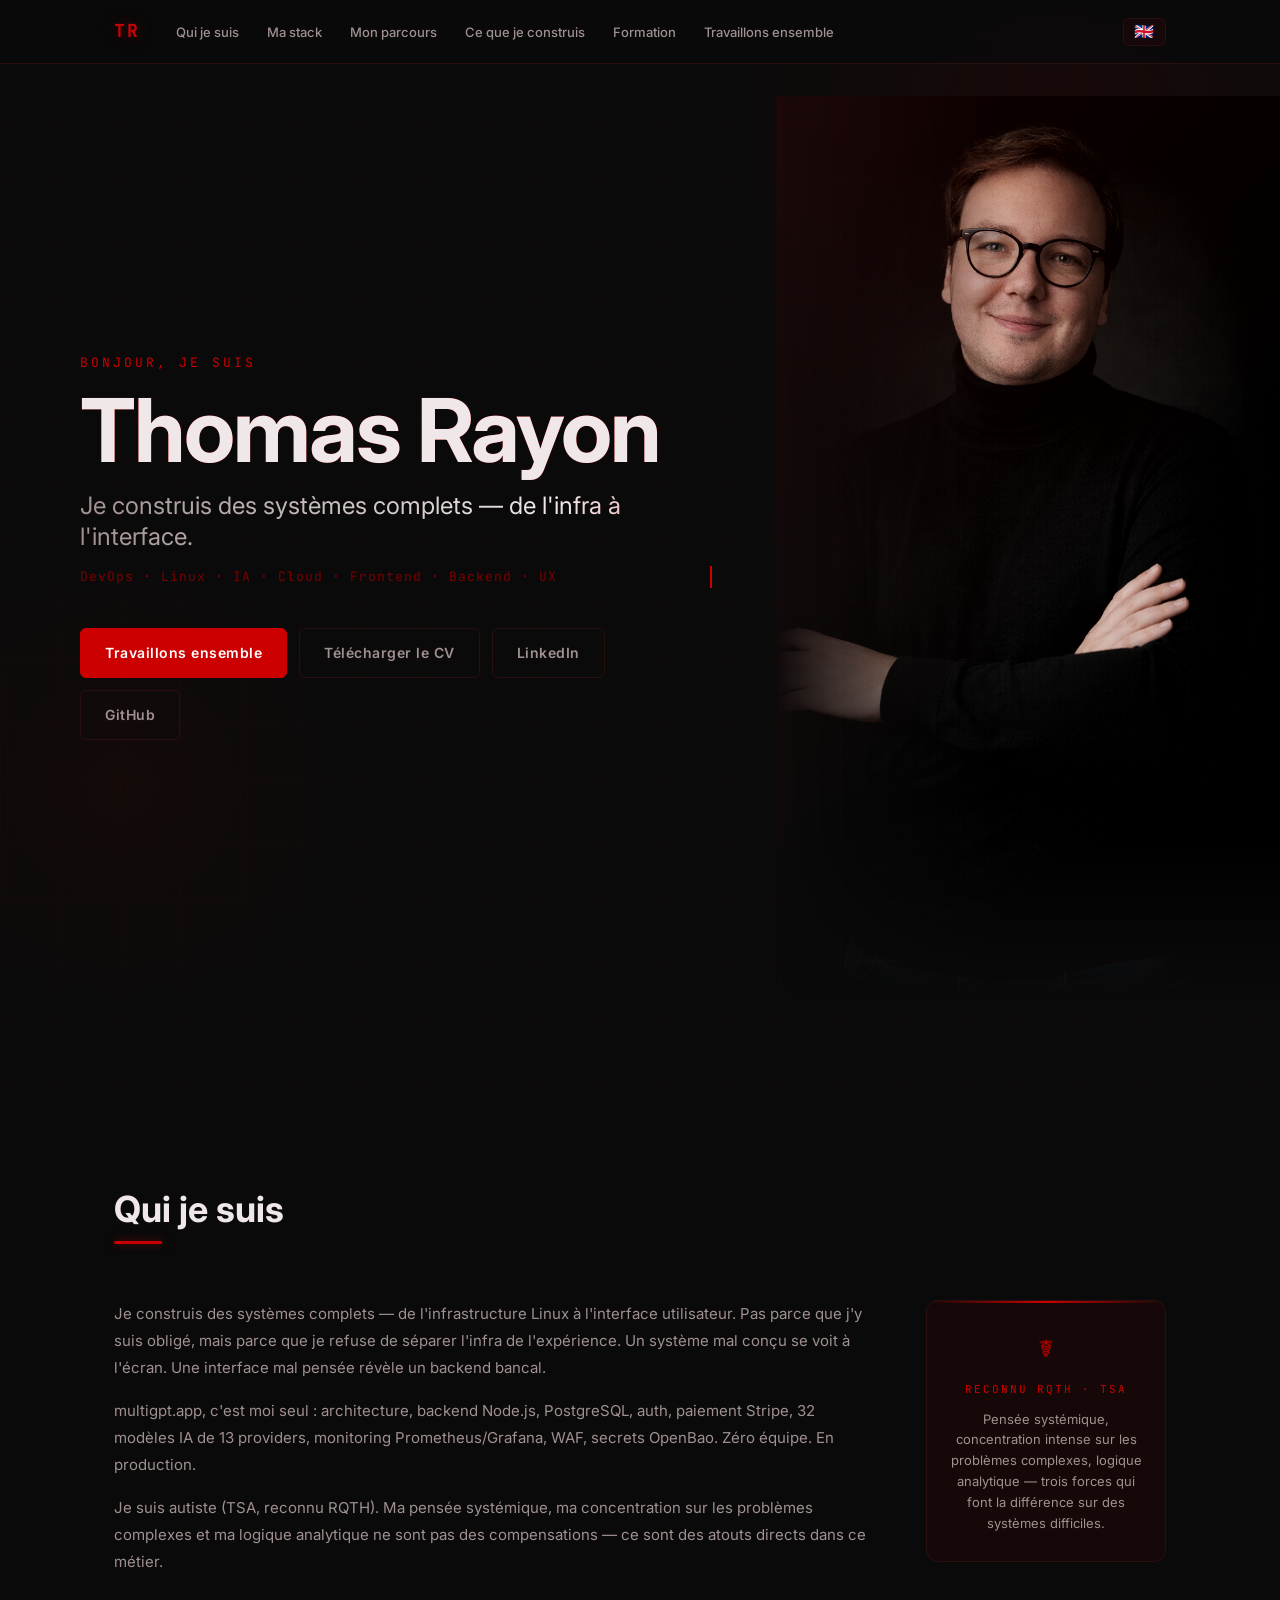
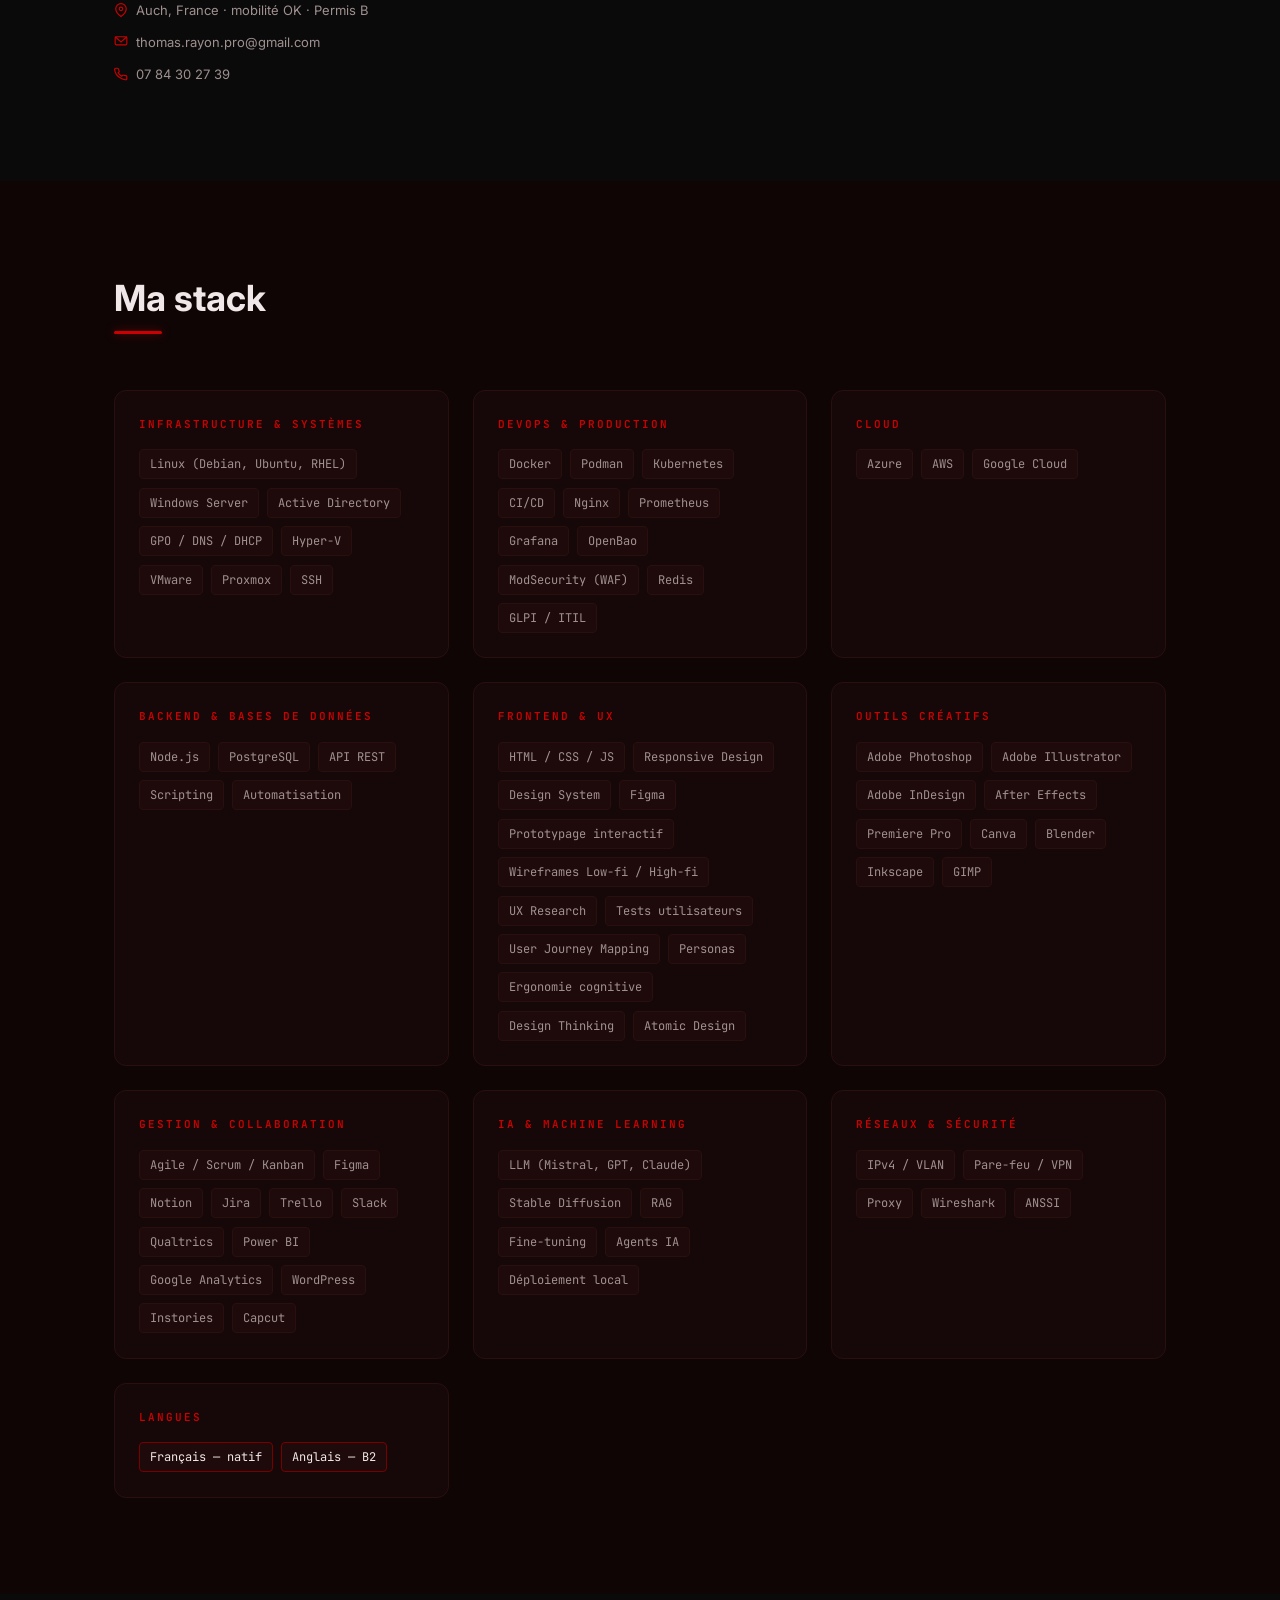
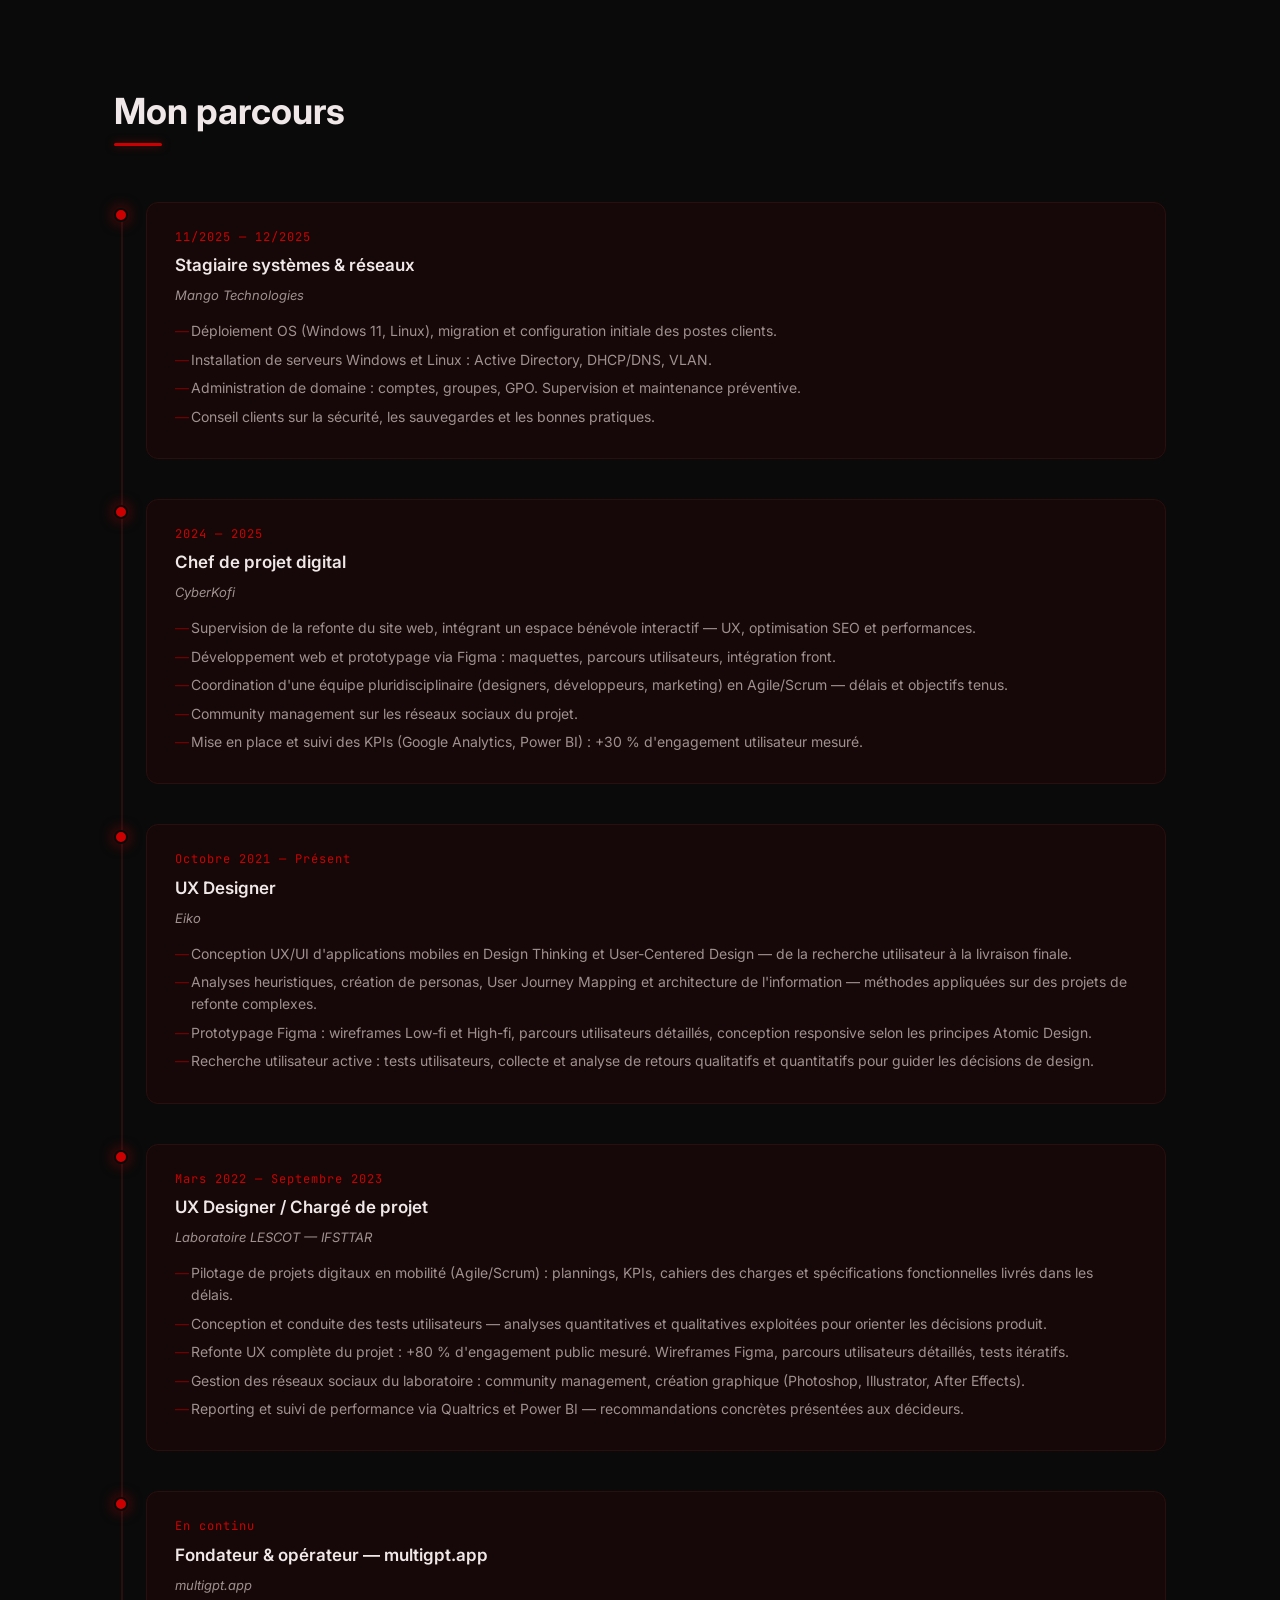
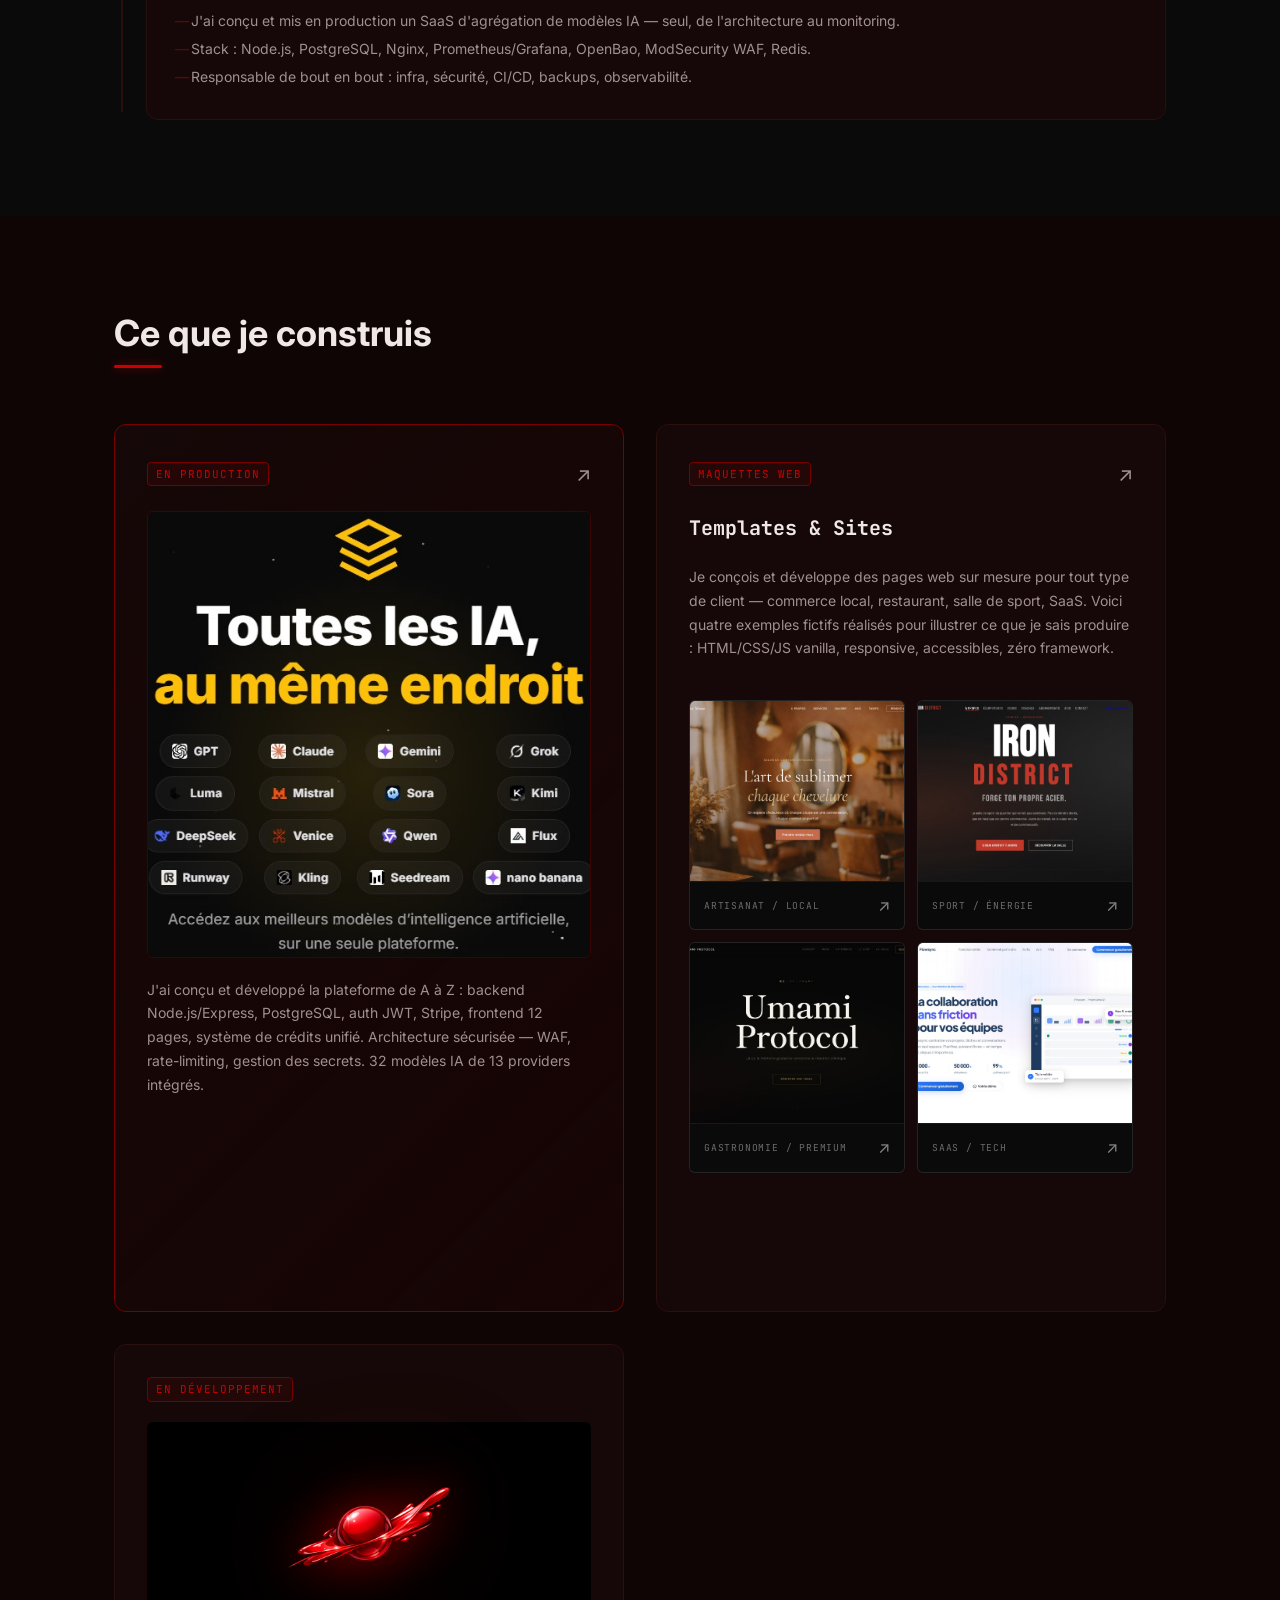
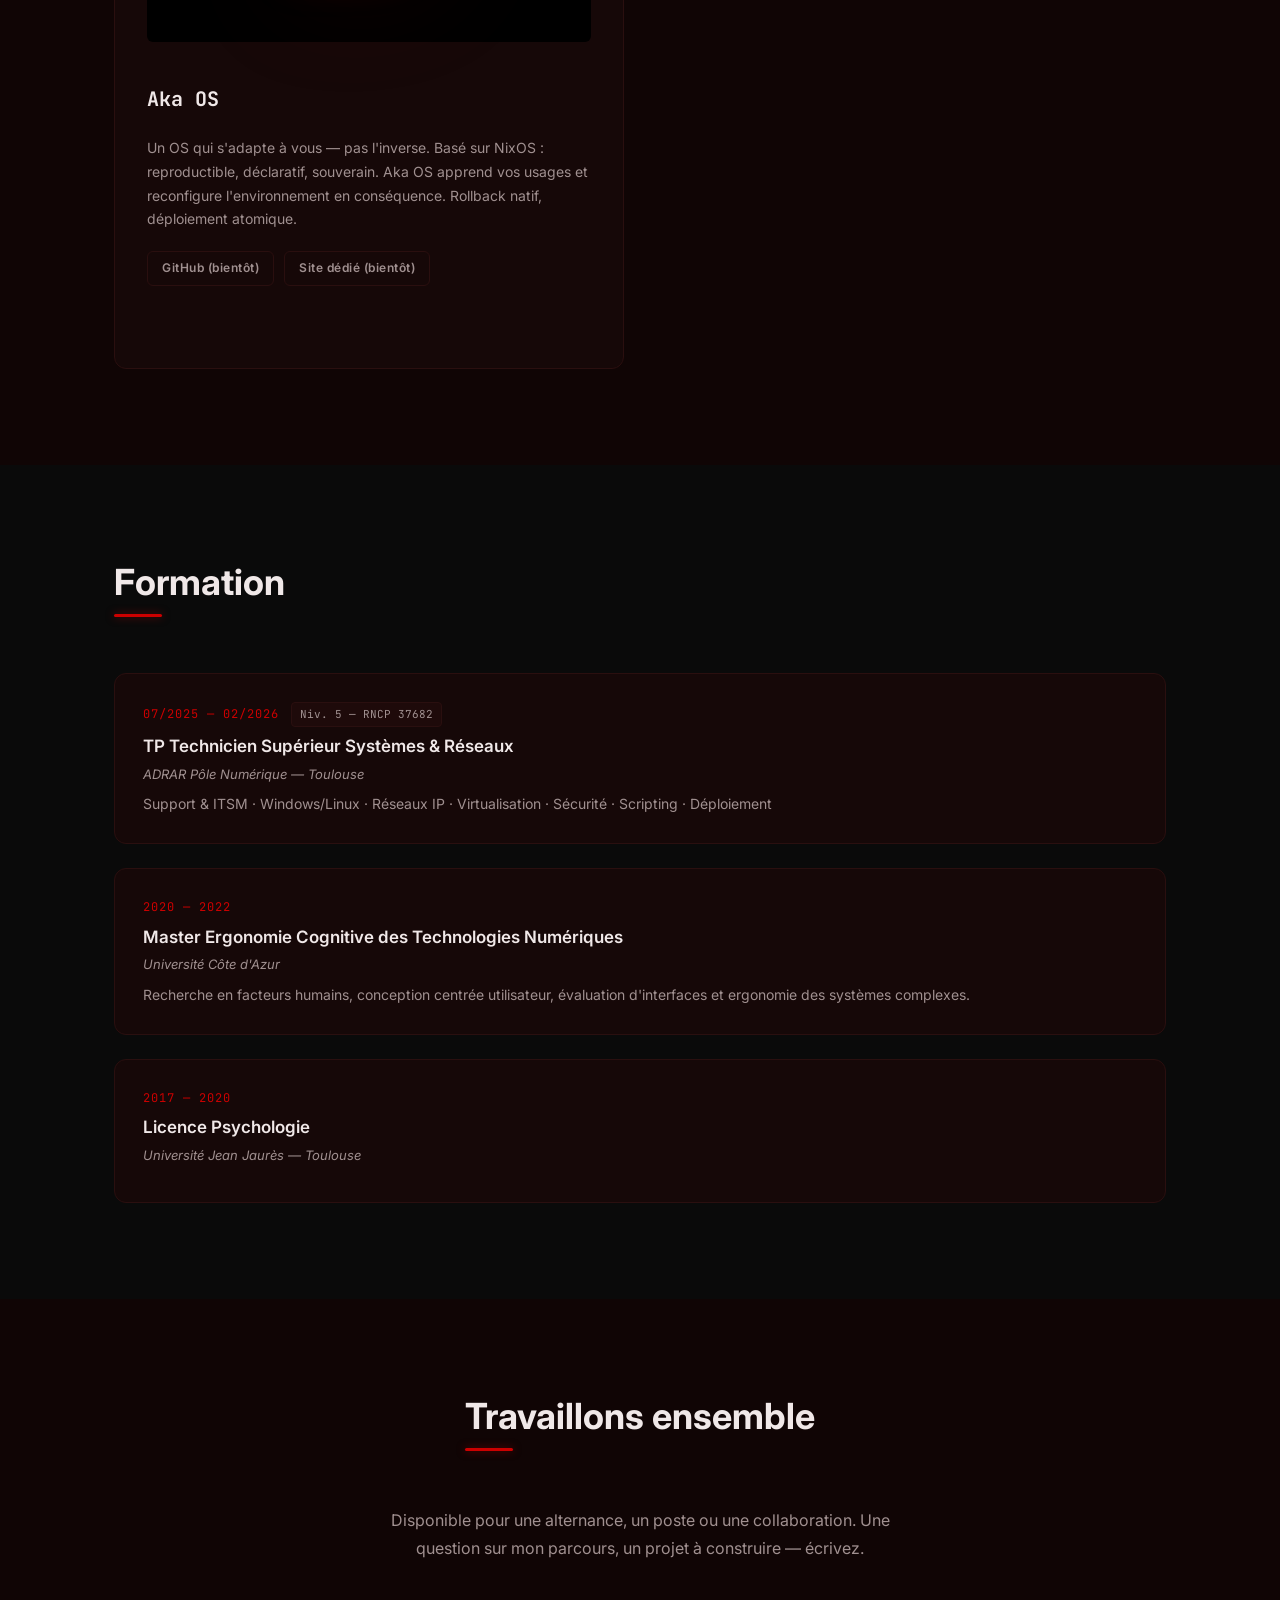
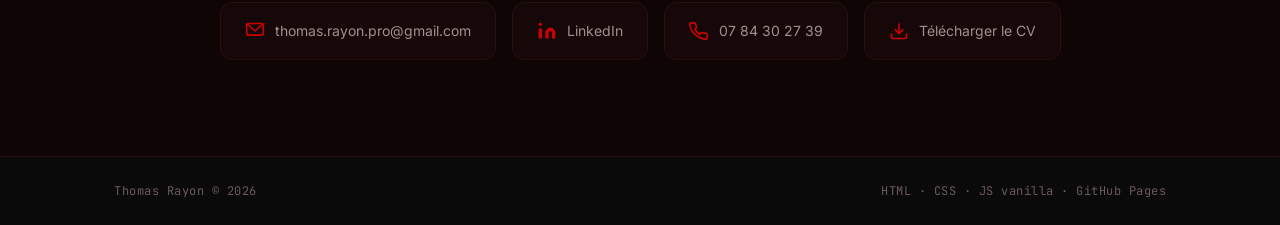
==== index.html @ cf0593cf "Initial portfolio" ====
<!DOCTYPE html>
<html lang="fr">
<head>
  <meta charset="UTF-8" />
  <meta name="viewport" content="width=device-width, initial-scale=1.0" />

  <!-- SEO -->
  <title>Thomas Rayon — Ingénieur Full-Stack, DevOps & IA</title>
  <meta name="description" content="Thomas Rayon — je construis des systèmes complets, de l'infra Linux à l'interface. DevOps, IA, UX, backend. Créateur de multigpt.app." />
  <meta name="author" content="Thomas Rayon" />
  <meta name="robots" content="index, follow" />
  <meta name="theme-color" content="#cc0000" />
  <link rel="canonical" href="https://thomas-rayon.dev/" />

  <!-- Open Graph -->
  <meta property="og:type" content="profile" />
  <meta property="og:title" content="Thomas Rayon — Ingénieur Full-Stack, DevOps & IA" />
  <meta property="og:description" content="Je construis des systèmes complets, de l'infra Linux à l'interface. DevOps, IA, UX, backend. Créateur de multigpt.app." />
  <meta property="og:url" content="https://thomas-rayon.dev/" />
  <meta property="og:image" content="https://thomas-rayon.dev/assets/og-image.jpg" />
  <meta property="og:image:width" content="1200" />
  <meta property="og:image:height" content="630" />
  <meta property="og:locale" content="fr_FR" />
  <meta property="og:locale:alternate" content="en_US" />
  <meta property="profile:first_name" content="Thomas" />
  <meta property="profile:last_name" content="Rayon" />

  <!-- Twitter Cards -->
  <meta name="twitter:card" content="summary_large_image" />
  <meta name="twitter:title" content="Thomas Rayon — Ingénieur Full-Stack, DevOps & IA" />
  <meta name="twitter:description" content="Je construis des systèmes complets, de l'infra Linux à l'interface. DevOps, IA, UX, backend." />
  <meta name="twitter:image" content="https://thomas-rayon.dev/assets/og-image.jpg" />

  <!-- Structured Data — Person -->
  <script type="application/ld+json">
  {
    "@context": "https://schema.org",
    "@type": "Person",
    "name": "Thomas Rayon",
    "url": "https://thomas-rayon.dev",
    "image": "https://thomas-rayon.dev/assets/photos.jpg",
    "jobTitle": "Ingénieur Full-Stack & IA",
    "description": "Ingénieur généraliste spécialisé DevOps, IA et systèmes Linux. Créateur de multigpt.app.",
    "email": "thomas.rayon.pro@gmail.com",
    "telephone": "+33784302739",
    "address": {
      "@type": "PostalAddress",
      "addressLocality": "Auch",
      "addressCountry": "FR"
    },
    "sameAs": [
      "https://www.linkedin.com/in/thomas-rayon-6a90001b5/",
      "https://github.com/ThmsRyn",
      "https://multigpt.app"
    ],
    "knowsAbout": [
      "DevOps", "Linux", "NixOS", "Docker", "Kubernetes",
      "Intelligence Artificielle", "LLM", "RAG", "Node.js",
      "PostgreSQL", "UX Design", "Ergonomie cognitive"
    ],
    "alumniOf": [
      {
        "@type": "CollegeOrUniversity",
        "name": "Université Côte d'Azur"
      }
    ]
  }
  </script>

  <!-- Preload photo hero pour LCP -->
  <link rel="preload" as="image" href="assets/photos.jpg" />

  <link rel="stylesheet" href="css/style.css" />
  <link rel="preconnect" href="https://fonts.googleapis.com" />
  <link rel="preconnect" href="https://fonts.gstatic.com" crossorigin />
  <link href="https://fonts.googleapis.com/css2?family=Inter:wght@400;500;600;700&family=JetBrains+Mono:wght@400;500&display=swap" rel="stylesheet" />
</head>
<body>

  <!-- NAV -->
  <nav id="navbar" role="navigation" aria-label="Navigation principale">
    <div class="nav-inner">
      <span class="nav-logo" aria-hidden="true">TR</span>
      <ul class="nav-links" role="list">
        <li><a href="#about"    data-fr="Qui je suis"    data-en="About">Qui je suis</a></li>
        <li><a href="#skills"   data-fr="Ma stack"       data-en="My stack">Ma stack</a></li>
        <li><a href="#xp"       data-fr="Mon parcours"   data-en="Journey">Mon parcours</a></li>
        <li><a href="#projects" data-fr="Ce que je construis" data-en="Projects">Ce que je construis</a></li>
        <li><a href="#edu"      data-fr="Formation"      data-en="Education">Formation</a></li>
        <li><a href="#contact"  data-fr="Travaillons ensemble" data-en="Let's talk">Travaillons ensemble</a></li>
      </ul>
      <div class="nav-actions">
        <button id="lang-toggle" aria-label="Passer en anglais">
          <span class="lang-flag" aria-hidden="true">🇬🇧</span>
        </button>
        <button class="nav-burger" id="burger" aria-label="Ouvrir le menu" aria-expanded="false" aria-controls="nav-link-list">&#9776;</button>
      </div>
    </div>
  </nav>

  <!-- HERO -->
  <section id="hero" aria-label="Introduction">
    <div class="hero-content">
      <div class="hero-left">
        <p class="hero-pre mono" data-fr="Bonjour, je suis" data-en="Hello, I'm">Bonjour, je suis</p>
        <h1 data-text="Thomas Rayon">Thomas Rayon</h1>
        <h2 data-fr="Je construis des systèmes complets — de l'infra à l'interface." data-en="I build complete systems — from infrastructure to interface.">Je construis des systèmes complets — de l'infra à l'interface.</h2>
        <p class="hero-sub mono" data-fr="DevOps · Linux · IA · Cloud · Frontend · Backend · UX" data-en="DevOps · Linux · AI · Cloud · Frontend · Backend · UX">DevOps · Linux · IA · Cloud · Frontend · Backend · UX</p>
        <div class="hero-cta">
          <a href="#contact" class="btn btn-primary" data-fr="Travaillons ensemble" data-en="Let's work together">Travaillons ensemble</a>
          <a href="CV Thomas RAYON.pdf" download class="btn btn-outline" data-fr="Télécharger le CV" data-en="Download Resume">Télécharger le CV</a>
          <a href="https://www.linkedin.com/in/thomas-rayon-6a90001b5/" target="_blank" rel="noopener" class="btn btn-outline">LinkedIn</a>
          <a href="https://github.com/ThmsRyn" target="_blank" rel="noopener" class="btn btn-outline">GitHub</a>
        </div>
      </div>
      <div class="hero-right" aria-hidden="true">
        <img src="assets/photos.jpg" alt="" class="hero-photo" width="800" height="1067" />
      </div>
    </div>
  </section>

  <!-- ABOUT -->
  <section id="about">
    <div class="container">
      <h2 class="section-title fade-in" data-fr="Qui je suis" data-en="About">Qui je suis</h2>
      <div class="about-grid fade-in">
        <div class="about-text">
          <p data-fr="Je construis des systèmes complets — de l'infrastructure Linux à l'interface utilisateur. Pas parce que j'y suis obligé, mais parce que je refuse de séparer l'infra de l'expérience. Un système mal conçu se voit à l'écran. Une interface mal pensée révèle un backend bancal." data-en="I build complete systems — from Linux infrastructure to user interface. Not because I have to, but because I refuse to separate infra from experience. A poorly designed system shows on screen. A poorly thought-out interface reveals a shaky backend.">
            Je construis des systèmes complets — de l'infrastructure Linux à l'interface utilisateur. Pas parce que j'y suis obligé, mais parce que je refuse de séparer l'infra de l'expérience. Un système mal conçu se voit à l'écran. Une interface mal pensée révèle un backend bancal.
          </p>
          <p data-fr="multigpt.app, c'est moi seul : architecture, backend Node.js, PostgreSQL, auth, paiement Stripe, 32 modèles IA de 13 providers, monitoring Prometheus/Grafana, WAF, secrets OpenBao. Zéro équipe. En production." data-en="multigpt.app is me alone: architecture, Node.js backend, PostgreSQL, auth, Stripe payments, 32 AI models from 13 providers, Prometheus/Grafana monitoring, WAF, OpenBao secrets. Zero team. In production.">
            multigpt.app, c'est moi seul : architecture, backend Node.js, PostgreSQL, auth, paiement Stripe, 32 modèles IA de 13 providers, monitoring Prometheus/Grafana, WAF, secrets OpenBao. Zéro équipe. En production.
          </p>
          <p data-fr="Je suis autiste (TSA, reconnu RQTH). Ma pensée systémique, ma concentration sur les problèmes complexes et ma logique analytique ne sont pas des compensations — ce sont des atouts directs dans ce métier." data-en="I'm autistic (ASD, RQTH recognized). My systemic thinking, sustained focus on complex problems, and analytical logic aren't compensations — they're direct assets in this field.">
            Je suis autiste (TSA, reconnu RQTH). Ma pensée systémique, ma concentration sur les problèmes complexes et ma logique analytique ne sont pas des compensations — ce sont des atouts directs dans ce métier.
          </p>
          <div class="about-meta">
            <span class="meta-item">
              <svg width="14" height="14" viewBox="0 0 24 24" fill="none" stroke="currentColor" stroke-width="2" aria-hidden="true"><path d="M21 10c0 7-9 13-9 13s-9-6-9-13a9 9 0 0 1 18 0z"/><circle cx="12" cy="10" r="3"/></svg>
              <span data-fr="Auch, France · mobilité OK · Permis B" data-en="Auch, France · open to relocation · Driver's license">Auch, France · mobilité OK · Permis B</span>
            </span>
            <span class="meta-item">
              <svg width="14" height="14" viewBox="0 0 24 24" fill="none" stroke="currentColor" stroke-width="2" aria-hidden="true"><rect x="2" y="3" width="20" height="14" rx="2"/><path d="m22 3-10 9L2 3"/></svg>
              <a href="mailto:thomas.rayon.pro@gmail.com">thomas.rayon.pro@gmail.com</a>
            </span>
            <span class="meta-item">
              <svg width="14" height="14" viewBox="0 0 24 24" fill="none" stroke="currentColor" stroke-width="2" aria-hidden="true"><path d="M22 16.92v3a2 2 0 0 1-2.18 2 19.79 19.79 0 0 1-8.63-3.07A19.5 19.5 0 0 1 4.11 13a19.79 19.79 0 0 1-3.07-8.67A2 2 0 0 1 3 2.18h3a2 2 0 0 1 2 1.72c.127.96.361 1.903.7 2.81a2 2 0 0 1-.45 2.11L7.09 9.91a16 16 0 0 0 6 6l1.27-1.27a2 2 0 0 1 2.11-.45c.907.339 1.85.573 2.81.7A2 2 0 0 1 22 16.92z"/></svg>
              <a href="tel:+33784302739">07 84 30 27 39</a>
            </span>
          </div>
        </div>
        <div class="rqth-card fade-in">
          <div class="rqth-icon" aria-hidden="true">&#9764;</div>
          <p class="rqth-label mono" data-fr="Reconnu RQTH · TSA" data-en="RQTH recognized · ASD">Reconnu RQTH · TSA</p>
          <p class="rqth-desc" data-fr="Pensée systémique, concentration intense sur les problèmes complexes, logique analytique — trois forces qui font la différence sur des systèmes difficiles." data-en="Systemic thinking, intense focus on complex problems, analytical logic — three strengths that matter on hard systems.">
            Pensée systémique, concentration intense sur les problèmes complexes, logique analytique — trois forces qui font la différence sur des systèmes difficiles.
          </p>
        </div>
      </div>
    </div>
  </section>

  <!-- SKILLS -->
  <section id="skills" class="alt-bg">
    <div class="container">
      <h2 class="section-title fade-in" data-fr="Ma stack" data-en="My stack">Ma stack</h2>
      <div class="skills-grid">

        <div class="skill-group fade-in">
          <h3 class="skill-group-title" data-fr="Infrastructure &amp; Systèmes" data-en="Infrastructure &amp; Systems">Infrastructure &amp; Systèmes</h3>
          <div class="tags">
            <span class="tag">Linux (Debian, Ubuntu, RHEL)</span>
            <span class="tag">Windows Server</span>
            <span class="tag">Active Directory</span>
            <span class="tag">GPO / DNS / DHCP</span>
            <span class="tag">Hyper-V</span>
            <span class="tag">VMware</span>
            <span class="tag">Proxmox</span>
            <span class="tag">SSH</span>
          </div>
        </div>

        <div class="skill-group fade-in">
          <h3 class="skill-group-title" data-fr="DevOps &amp; Production" data-en="DevOps &amp; Production">DevOps &amp; Production</h3>
          <div class="tags">
            <span class="tag">Docker</span>
            <span class="tag">Podman</span>
            <span class="tag">Kubernetes</span>
            <span class="tag">CI/CD</span>
            <span class="tag">Nginx</span>
            <span class="tag">Prometheus</span>
            <span class="tag">Grafana</span>
            <span class="tag">OpenBao</span>
            <span class="tag">ModSecurity (WAF)</span>
            <span class="tag">Redis</span>
            <span class="tag">GLPI / ITIL</span>
          </div>
        </div>

        <div class="skill-group fade-in">
          <h3 class="skill-group-title" data-fr="Cloud" data-en="Cloud">Cloud</h3>
          <div class="tags">
            <span class="tag">Azure</span>
            <span class="tag">AWS</span>
            <span class="tag">Google Cloud</span>
          </div>
        </div>

        <div class="skill-group fade-in">
          <h3 class="skill-group-title" data-fr="Backend &amp; Bases de données" data-en="Backend &amp; Databases">Backend &amp; Bases de données</h3>
          <div class="tags">
            <span class="tag">Node.js</span>
            <span class="tag">PostgreSQL</span>
            <span class="tag">API REST</span>
            <span class="tag">Scripting</span>
            <span class="tag">Automatisation</span>
          </div>
        </div>

        <div class="skill-group fade-in">
          <h3 class="skill-group-title" data-fr="Frontend &amp; UX" data-en="Frontend &amp; UX">Frontend &amp; UX</h3>
          <div class="tags">
            <span class="tag">HTML / CSS / JS</span>
            <span class="tag">Responsive Design</span>
            <span class="tag">Design System</span>
            <span class="tag">Figma</span>
            <span class="tag">Prototypage interactif</span>
            <span class="tag">Wireframes Low-fi / High-fi</span>
            <span class="tag">UX Research</span>
            <span class="tag">Tests utilisateurs</span>
            <span class="tag">User Journey Mapping</span>
            <span class="tag">Personas</span>
            <span class="tag">Ergonomie cognitive</span>
            <span class="tag">Design Thinking</span>
            <span class="tag">Atomic Design</span>
          </div>
        </div>

        <div class="skill-group fade-in">
          <h3 class="skill-group-title" data-fr="Outils créatifs" data-en="Creative tools">Outils créatifs</h3>
          <div class="tags">
            <span class="tag">Adobe Photoshop</span>
            <span class="tag">Adobe Illustrator</span>
            <span class="tag">Adobe InDesign</span>
            <span class="tag">After Effects</span>
            <span class="tag">Premiere Pro</span>
            <span class="tag">Canva</span>
            <span class="tag">Blender</span>
            <span class="tag">Inkscape</span>
            <span class="tag">GIMP</span>
          </div>
        </div>

        <div class="skill-group fade-in">
          <h3 class="skill-group-title" data-fr="Gestion &amp; Collaboration" data-en="Management &amp; Collaboration">Gestion &amp; Collaboration</h3>
          <div class="tags">
            <span class="tag">Agile / Scrum / Kanban</span>
            <span class="tag">Figma</span>
            <span class="tag">Notion</span>
            <span class="tag">Jira</span>
            <span class="tag">Trello</span>
            <span class="tag">Slack</span>
            <span class="tag">Qualtrics</span>
            <span class="tag">Power BI</span>
            <span class="tag">Google Analytics</span>
            <span class="tag">WordPress</span>
            <span class="tag">Instories</span>
            <span class="tag">Capcut</span>
          </div>
        </div>

        <div class="skill-group fade-in">
          <h3 class="skill-group-title" data-fr="IA &amp; Machine Learning" data-en="AI &amp; Machine Learning">IA &amp; Machine Learning</h3>
          <div class="tags">
            <span class="tag">LLM (Mistral, GPT, Claude)</span>
            <span class="tag">Stable Diffusion</span>
            <span class="tag">RAG</span>
            <span class="tag">Fine-tuning</span>
            <span class="tag">Agents IA</span>
            <span class="tag">Déploiement local</span>
          </div>
        </div>

        <div class="skill-group fade-in">
          <h3 class="skill-group-title" data-fr="Réseaux &amp; Sécurité" data-en="Networks &amp; Security">Réseaux &amp; Sécurité</h3>
          <div class="tags">
            <span class="tag">IPv4 / VLAN</span>
            <span class="tag">Pare-feu / VPN</span>
            <span class="tag">Proxy</span>
            <span class="tag">Wireshark</span>
            <span class="tag">ANSSI</span>
          </div>
        </div>

        <div class="skill-group fade-in">
          <h3 class="skill-group-title" data-fr="Langues" data-en="Languages">Langues</h3>
          <div class="tags">
            <span class="tag tag-lang">Français — natif</span>
            <span class="tag tag-lang">Anglais — B2</span>
          </div>
        </div>

      </div>
    </div>
  </section>

  <!-- EXPERIENCE -->
  <section id="xp">
    <div class="container">
      <h2 class="section-title fade-in" data-fr="Mon parcours" data-en="Journey">Mon parcours</h2>
      <div class="timeline">

        <div class="tl-item fade-in-left">
          <div class="tl-dot"></div>
          <div class="tl-content">
            <span class="tl-date mono">11/2025 — 12/2025</span>
            <h3 class="tl-title" data-fr="Stagiaire systèmes &amp; réseaux" data-en="Systems &amp; Networks Intern">Stagiaire systèmes &amp; réseaux</h3>
            <span class="tl-company">Mango Technologies</span>
            <ul class="tl-list">
              <li data-fr="Déploiement OS (Windows 11, Linux), migration et configuration initiale des postes clients." data-en="OS deployment (Windows 11, Linux), migration and initial client machine configuration.">Déploiement OS (Windows 11, Linux), migration et configuration initiale des postes clients.</li>
              <li data-fr="Installation de serveurs Windows et Linux : Active Directory, DHCP/DNS, VLAN." data-en="Windows and Linux server installation: Active Directory, DHCP/DNS, VLAN.">Installation de serveurs Windows et Linux : Active Directory, DHCP/DNS, VLAN.</li>
              <li data-fr="Administration de domaine : comptes, groupes, GPO. Supervision et maintenance préventive." data-en="Domain administration: accounts, groups, GPO. Supervision and preventive maintenance.">Administration de domaine : comptes, groupes, GPO. Supervision et maintenance préventive.</li>
              <li data-fr="Conseil clients sur la sécurité, les sauvegardes et les bonnes pratiques." data-en="Client advisory on security, backups, and best practices.">Conseil clients sur la sécurité, les sauvegardes et les bonnes pratiques.</li>
            </ul>
          </div>
        </div>

        <div class="tl-item fade-in-left">
          <div class="tl-dot"></div>
          <div class="tl-content">
            <span class="tl-date mono">2024 — 2025</span>
            <h3 class="tl-title" data-fr="Chef de projet digital" data-en="Digital Project Manager">Chef de projet digital</h3>
            <span class="tl-company">CyberKofi</span>
            <ul class="tl-list">
              <li data-fr="Supervision de la refonte du site web, intégrant un espace bénévole interactif — UX, optimisation SEO et performances." data-en="Oversaw website redesign including an interactive volunteer space — UX, SEO optimisation and performance.">Supervision de la refonte du site web, intégrant un espace bénévole interactif — UX, optimisation SEO et performances.</li>
              <li data-fr="Développement web et prototypage via Figma : maquettes, parcours utilisateurs, intégration front." data-en="Web development and prototyping in Figma: mockups, user flows, front-end integration.">Développement web et prototypage via Figma : maquettes, parcours utilisateurs, intégration front.</li>
              <li data-fr="Coordination d'une équipe pluridisciplinaire (designers, développeurs, marketing) en Agile/Scrum — délais et objectifs tenus." data-en="Coordinated a cross-functional team (designers, developers, marketing) in Agile/Scrum — deadlines and objectives met.">Coordination d'une équipe pluridisciplinaire (designers, développeurs, marketing) en Agile/Scrum — délais et objectifs tenus.</li>
              <li data-fr="Community management sur les réseaux sociaux du projet." data-en="Social media community management for the project.">Community management sur les réseaux sociaux du projet.</li>
              <li data-fr="Mise en place et suivi des KPIs (Google Analytics, Power BI) : +30 % d'engagement utilisateur mesuré." data-en="KPI setup and tracking (Google Analytics, Power BI): +30% measured user engagement.">Mise en place et suivi des KPIs (Google Analytics, Power BI) : +30 % d'engagement utilisateur mesuré.</li>
            </ul>
          </div>
        </div>

        <div class="tl-item fade-in-left">
          <div class="tl-dot"></div>
          <div class="tl-content">
            <span class="tl-date mono">Octobre 2021 — Présent</span>
            <h3 class="tl-title" data-fr="UX Designer" data-en="UX Designer">UX Designer</h3>
            <span class="tl-company">Eiko</span>
            <ul class="tl-list">
              <li data-fr="Conception UX/UI d'applications mobiles en Design Thinking et User-Centered Design — de la recherche utilisateur à la livraison finale." data-en="UX/UI design for mobile apps using Design Thinking and User-Centered Design — from user research to final delivery.">Conception UX/UI d'applications mobiles en Design Thinking et User-Centered Design — de la recherche utilisateur à la livraison finale.</li>
              <li data-fr="Analyses heuristiques, création de personas, User Journey Mapping et architecture de l'information — méthodes appliquées sur des projets de refonte complexes." data-en="Heuristic analysis, persona creation, User Journey Mapping and information architecture — methods applied to complex redesign projects.">Analyses heuristiques, création de personas, User Journey Mapping et architecture de l'information — méthodes appliquées sur des projets de refonte complexes.</li>
              <li data-fr="Prototypage Figma : wireframes Low-fi et High-fi, parcours utilisateurs détaillés, conception responsive selon les principes Atomic Design." data-en="Figma prototyping: Low-fi and High-fi wireframes, detailed user flows, responsive design following Atomic Design principles.">Prototypage Figma : wireframes Low-fi et High-fi, parcours utilisateurs détaillés, conception responsive selon les principes Atomic Design.</li>
              <li data-fr="Recherche utilisateur active : tests utilisateurs, collecte et analyse de retours qualitatifs et quantitatifs pour guider les décisions de design." data-en="Active user research: user testing, qualitative and quantitative feedback collection and analysis to drive design decisions.">Recherche utilisateur active : tests utilisateurs, collecte et analyse de retours qualitatifs et quantitatifs pour guider les décisions de design.</li>
            </ul>
          </div>
        </div>

        <div class="tl-item fade-in-left">
          <div class="tl-dot"></div>
          <div class="tl-content">
            <span class="tl-date mono">Mars 2022 — Septembre 2023</span>
            <h3 class="tl-title" data-fr="UX Designer / Chargé de projet" data-en="UX Designer / Project Lead">UX Designer / Chargé de projet</h3>
            <span class="tl-company">Laboratoire LESCOT — IFSTTAR</span>
            <ul class="tl-list">
              <li data-fr="Pilotage de projets digitaux en mobilité (Agile/Scrum) : plannings, KPIs, cahiers des charges et spécifications fonctionnelles livrés dans les délais." data-en="Led digital mobility projects (Agile/Scrum): schedules, KPIs, specifications and functional requirements delivered on time.">Pilotage de projets digitaux en mobilité (Agile/Scrum) : plannings, KPIs, cahiers des charges et spécifications fonctionnelles livrés dans les délais.</li>
              <li data-fr="Conception et conduite des tests utilisateurs — analyses quantitatives et qualitatives exploitées pour orienter les décisions produit." data-en="Designed and ran user testing sessions — quantitative and qualitative analysis used to drive product decisions.">Conception et conduite des tests utilisateurs — analyses quantitatives et qualitatives exploitées pour orienter les décisions produit.</li>
              <li data-fr="Refonte UX complète du projet : +80 % d'engagement public mesuré. Wireframes Figma, parcours utilisateurs détaillés, tests itératifs." data-en="Full UX redesign of the project: +80% measured public engagement. Figma wireframes, detailed user flows, iterative testing.">Refonte UX complète du projet : +80 % d'engagement public mesuré. Wireframes Figma, parcours utilisateurs détaillés, tests itératifs.</li>
              <li data-fr="Gestion des réseaux sociaux du laboratoire : community management, création graphique (Photoshop, Illustrator, After Effects)." data-en="Lab social media management: community management, graphic creation (Photoshop, Illustrator, After Effects).">Gestion des réseaux sociaux du laboratoire : community management, création graphique (Photoshop, Illustrator, After Effects).</li>
              <li data-fr="Reporting et suivi de performance via Qualtrics et Power BI — recommandations concrètes présentées aux décideurs." data-en="Performance tracking via Qualtrics and Power BI — concrete recommendations presented to decision-makers.">Reporting et suivi de performance via Qualtrics et Power BI — recommandations concrètes présentées aux décideurs.</li>
            </ul>
          </div>
        </div>

        <div class="tl-item fade-in-left">
          <div class="tl-dot"></div>
          <div class="tl-content">
            <span class="tl-date mono" data-fr="En continu" data-en="Ongoing">En continu</span>
            <h3 class="tl-title" data-fr="Fondateur &amp; opérateur — multigpt.app" data-en="Founder &amp; Operator — multigpt.app">Fondateur &amp; opérateur — multigpt.app</h3>
            <span class="tl-company">multigpt.app</span>
            <ul class="tl-list">
              <li data-fr="J'ai conçu et mis en production un SaaS d'agrégation de modèles IA — seul, de l'architecture au monitoring." data-en="Designed and deployed an AI model aggregation SaaS — alone, from architecture to monitoring.">J'ai conçu et mis en production un SaaS d'agrégation de modèles IA — seul, de l'architecture au monitoring.</li>
              <li data-fr="Stack : Node.js, PostgreSQL, Nginx, Prometheus/Grafana, OpenBao, ModSecurity WAF, Redis." data-en="Stack: Node.js, PostgreSQL, Nginx, Prometheus/Grafana, OpenBao, ModSecurity WAF, Redis.">Stack : Node.js, PostgreSQL, Nginx, Prometheus/Grafana, OpenBao, ModSecurity WAF, Redis.</li>
              <li data-fr="Responsable de bout en bout : infra, sécurité, CI/CD, backups, observabilité." data-en="End-to-end ownership: infra, security, CI/CD, backups, observability.">Responsable de bout en bout : infra, sécurité, CI/CD, backups, observabilité.</li>
            </ul>
          </div>
        </div>

      </div>
    </div>
  </section>

  <!-- PROJECTS -->
  <section id="projects" class="alt-bg">
    <div class="container">
      <h2 class="section-title fade-in" data-fr="Ce que je construis" data-en="Projects">Ce que je construis</h2>
      <div class="projects-grid">

        <!-- multigpt.app — card showcase -->
        <article class="project-card project-card--multigpt featured fade-in">
          <div class="project-header">
            <span class="project-badge mono" data-fr="En production" data-en="Live">En production</span>
            <div class="project-links">
              <a href="https://multigpt.app" target="_blank" rel="noopener" class="project-link" aria-label="Ouvrir multigpt.app">&#8599;</a>
            </div>
          </div>
          <div class="mgpt-preview">
            <img src="assets/multigpt-preview.jpg" alt="Aperçu de l'interface multigpt.app" class="mgpt-preview-img" />
          </div>
          <p class="project-desc" data-fr="J'ai conçu et développé la plateforme de A à Z : backend Node.js/Express, PostgreSQL, auth JWT, Stripe, frontend 12 pages, système de crédits unifié. Architecture sécurisée — WAF, rate-limiting, gestion des secrets. 32 modèles IA de 13 providers intégrés." data-en="I designed and built the platform from scratch: Node.js/Express backend, PostgreSQL, JWT auth, Stripe, 12-page frontend, unified credit system. Secure architecture — WAF, rate-limiting, secrets management. 32 AI models from 13 providers integrated.">
            J'ai conçu et développé la plateforme de A à Z : backend Node.js/Express, PostgreSQL, auth JWT, Stripe, frontend 12 pages, système de crédits unifié. Architecture sécurisée — WAF, rate-limiting, gestion des secrets. 32 modèles IA de 13 providers intégrés.
          </p>
          <div class="project-tags">
            <span class="tag">Node.js</span>
            <span class="tag">PostgreSQL</span>
            <span class="tag">Nginx</span>
            <span class="tag">Docker</span>
            <span class="tag">Prometheus</span>
            <span class="tag">OpenBao</span>
            <span class="tag">WAF</span>
          </div>
        </article>

        <!-- Templates & Sites -->
        <article class="project-card project-card--templates fade-in">
          <div class="project-header">
            <span class="project-badge mono" data-fr="Maquettes web" data-en="Web mockups">Maquettes web</span>
            <div class="project-links">
              <a href="https://github.com/ThmsRyn" target="_blank" rel="noopener" class="project-link" aria-label="Voir sur GitHub">&#8599;</a>
            </div>
          </div>
          <h3 class="project-title" data-fr="Templates &amp; Sites" data-en="Templates &amp; Sites">Templates &amp; Sites</h3>
          <p class="project-desc" data-fr="Je conçois et développe des pages web sur mesure pour tout type de client — commerce local, restaurant, salle de sport, SaaS. Voici quatre exemples fictifs réalisés pour illustrer ce que je sais produire : HTML/CSS/JS vanilla, responsive, accessibles, zéro framework." data-en="I design and build custom web pages for any type of client — local business, restaurant, gym, SaaS. Here are four fictional examples I built to showcase what I can deliver: vanilla HTML/CSS/JS, responsive, accessible, zero framework.">
            Je conçois et développe des pages web sur mesure pour tout type de client — commerce local, restaurant, salle de sport, SaaS. Voici quatre exemples fictifs réalisés pour illustrer ce que je sais produire : HTML/CSS/JS vanilla, responsive, accessibles, zéro framework.
          </p>
          <div class="templates-gallery">

            <a href="portfolioexemple/coiffure/index.html" target="_blank" rel="noopener" class="tpl-card">
              <div class="tpl-preview tpl-preview--img">
                <img src="portfolioexemple/atelier_mane.jpg" alt="Atelier Mane — Salon de coiffure" loading="lazy" />
                <div class="tpl-overlay">
                  <span class="tpl-logo">Atelier Mane</span>
                  <span class="tpl-sub">Salon de coiffure</span>
                </div>
              </div>
              <div class="tpl-footer">
                <span class="tpl-type mono" data-fr="Artisanat / Local" data-en="Craft / Local">Artisanat / Local</span>
                <span class="tpl-open" aria-hidden="true">&#8599;</span>
              </div>
            </a>

            <a href="portfolioexemple/salle-sport/index.html" target="_blank" rel="noopener" class="tpl-card">
              <div class="tpl-preview tpl-preview--img">
                <img src="portfolioexemple/iron_district.jpg" alt="Iron District — Salle de sport" loading="lazy" />
                <div class="tpl-overlay">
                  <span class="tpl-logo">IRON DISTRICT</span>
                  <span class="tpl-sub">Salle de sport</span>
                </div>
              </div>
              <div class="tpl-footer">
                <span class="tpl-type mono" data-fr="Sport / Énergie" data-en="Sport / Energy">Sport / Énergie</span>
                <span class="tpl-open" aria-hidden="true">&#8599;</span>
              </div>
            </a>

            <a href="portfolioexemple/restaurant-japonais/index.html" target="_blank" rel="noopener" class="tpl-card">
              <div class="tpl-preview tpl-preview--img">
                <img src="portfolioexemple/umami_protocol.jpg" alt="Umami Protocol — Restaurant gastronomique" loading="lazy" />
                <div class="tpl-overlay">
                  <span class="tpl-logo">旨 Umami Protocol</span>
                  <span class="tpl-sub">Restaurant gastronomique</span>
                </div>
              </div>
              <div class="tpl-footer">
                <span class="tpl-type mono" data-fr="Gastronomie / Premium" data-en="Fine dining / Premium">Gastronomie / Premium</span>
                <span class="tpl-open" aria-hidden="true">&#8599;</span>
              </div>
            </a>

            <a href="portfolioexemple/saas/index.html" target="_blank" rel="noopener" class="tpl-card">
              <div class="tpl-preview tpl-preview--img">
                <img src="portfolioexemple/flowsync.jpg" alt="Flowsync — SaaS gestion de projets" loading="lazy" />
                <div class="tpl-overlay">
                  <span class="tpl-logo">Flowsync</span>
                  <span class="tpl-sub">SaaS — Gestion de projets</span>
                </div>
              </div>
              <div class="tpl-footer">
                <span class="tpl-type mono" data-fr="SaaS / Tech" data-en="SaaS / Tech">SaaS / Tech</span>
                <span class="tpl-open" aria-hidden="true">&#8599;</span>
              </div>
            </a>

          </div>
          <div class="project-tags">
            <span class="tag">HTML / CSS</span>
            <span class="tag">JS vanilla</span>
            <span class="tag">Responsive</span>
            <span class="tag">Accessible</span>
            <span class="tag">Design System</span>
          </div>
        </article>

        <!-- Aka OS -->
        <article class="project-card project-card--akaos fade-in">
          <div class="project-header">
            <span class="project-badge mono" data-fr="En développement" data-en="In development">En développement</span>
          </div>
          <div class="akaos-logo-wrap">
            <img src="assets/Aka_OS_logo.jpg" alt="Aka OS" class="akaos-logo" />
          </div>
          <h3 class="project-title">Aka OS</h3>
          <p class="project-desc" data-fr="Un OS qui s'adapte à vous — pas l'inverse. Basé sur NixOS : reproductible, déclaratif, souverain. Aka OS apprend vos usages et reconfigure l'environnement en conséquence. Rollback natif, déploiement atomique." data-en="An OS that adapts to you — not the other way around. Built on NixOS: reproducible, declarative, sovereign. Aka OS learns your usage patterns and reconfigures the environment accordingly. Native rollback, atomic deployment.">
            Un OS qui s'adapte à vous — pas l'inverse. Basé sur NixOS : reproductible, déclaratif, souverain. Aka OS apprend vos usages et reconfigure l'environnement en conséquence. Rollback natif, déploiement atomique.
          </p>
          <!-- gallery-grid desactivee en attente des screenshots aka os -->
          <!--
          <div class="gallery-grid gallery-grid--screens">
            <div class="gallery-item gallery-item--screen" aria-hidden="true"><span class="gallery-label mono">Desktop</span></div>
            <div class="gallery-item gallery-item--screen" aria-hidden="true"><span class="gallery-label mono">Terminal</span></div>
            <div class="gallery-item gallery-item--screen" aria-hidden="true"><span class="gallery-label mono">Settings</span></div>
            <div class="gallery-item gallery-item--screen" aria-hidden="true"><span class="gallery-label mono">Overview</span></div>
          </div>
          -->
          <div class="project-links-row">
            <a href="#" class="btn btn-outline btn-sm" data-fr="GitHub (bientôt)" data-en="GitHub (soon)">GitHub (bientôt)</a>
            <a href="#" class="btn btn-outline btn-sm" data-fr="Site dédié (bientôt)" data-en="Dedicated site (soon)">Site dédié (bientôt)</a>
          </div>
          <div class="project-tags">
            <span class="tag">NixOS</span>
            <span class="tag">Linux</span>
            <span class="tag">Déclaratif</span>
            <span class="tag">Infrastructure as Code</span>
          </div>
        </article>

      </div>
    </div>
  </section>

  <!-- EDUCATION -->
  <section id="edu">
    <div class="container">
      <h2 class="section-title fade-in" data-fr="Formation" data-en="Education">Formation</h2>
      <div class="edu-list">

        <div class="edu-item fade-in">
          <div class="edu-meta">
            <span class="edu-date mono">07/2025 — 02/2026</span>
            <span class="edu-badge" data-fr="Niv. 5 — RNCP 37682" data-en="Level 5 — RNCP 37682">Niv. 5 — RNCP 37682</span>
          </div>
          <h3 class="edu-title" data-fr="TP Technicien Supérieur Systèmes &amp; Réseaux" data-en="Higher Technician in Systems &amp; Networks">TP Technicien Supérieur Systèmes &amp; Réseaux</h3>
          <span class="edu-school">ADRAR Pôle Numérique — Toulouse</span>
          <p class="edu-desc" data-fr="Support &amp; ITSM · Windows/Linux · Réseaux IP · Virtualisation · Sécurité · Scripting · Déploiement" data-en="Support &amp; ITSM · Windows/Linux · IP networks · Virtualization · Security · Scripting · Deployment">Support &amp; ITSM · Windows/Linux · Réseaux IP · Virtualisation · Sécurité · Scripting · Déploiement</p>
        </div>

        <div class="edu-item fade-in">
          <div class="edu-meta">
            <span class="edu-date mono">2020 — 2022</span>
          </div>
          <h3 class="edu-title" data-fr="Master Ergonomie Cognitive des Technologies Numériques" data-en="MSc Cognitive Ergonomics of Digital Technologies">Master Ergonomie Cognitive des Technologies Numériques</h3>
          <span class="edu-school" data-fr="Université Côte d'Azur" data-en="University of Côte d'Azur">Université Côte d'Azur</span>
          <p class="edu-desc" data-fr="Recherche en facteurs humains, conception centrée utilisateur, évaluation d'interfaces et ergonomie des systèmes complexes." data-en="Research in human factors, user-centered design, interface evaluation, and ergonomics of complex systems.">Recherche en facteurs humains, conception centrée utilisateur, évaluation d'interfaces et ergonomie des systèmes complexes.</p>
        </div>

        <div class="edu-item fade-in">
          <div class="edu-meta">
            <span class="edu-date mono">2017 — 2020</span>
          </div>
          <h3 class="edu-title" data-fr="Licence Psychologie" data-en="BA Psychology">Licence Psychologie</h3>
          <span class="edu-school" data-fr="Université Jean Jaurès — Toulouse" data-en="Université Jean Jaurès — Toulouse">Université Jean Jaurès — Toulouse</span>
        </div>

      </div>
    </div>
  </section>

  <!-- CONTACT -->
  <section id="contact" class="alt-bg">
    <div class="container contact-container">
      <h2 class="section-title fade-in" data-fr="Travaillons ensemble" data-en="Let's talk">Travaillons ensemble</h2>
      <p class="contact-intro fade-in" data-fr="Disponible pour une alternance, un poste ou une collaboration. Une question sur mon parcours, un projet à construire — écrivez." data-en="Available for an apprenticeship, position, or collaboration. A question about my background, a project to build — reach out.">
        Disponible pour une alternance, un poste ou une collaboration. Une question sur mon parcours, un projet à construire — écrivez.
      </p>
      <div class="contact-links">
        <a href="mailto:thomas.rayon.pro@gmail.com" class="contact-card fade-in">
          <svg width="20" height="20" viewBox="0 0 24 24" fill="none" stroke="currentColor" stroke-width="2" aria-hidden="true"><rect x="2" y="3" width="20" height="14" rx="2"/><path d="m22 3-10 9L2 3"/></svg>
          <span>thomas.rayon.pro@gmail.com</span>
        </a>
        <a href="https://www.linkedin.com/in/thomas-rayon-6a90001b5/" target="_blank" rel="noopener" class="contact-card fade-in">
          <svg width="20" height="20" viewBox="0 0 24 24" fill="currentColor" aria-hidden="true"><path d="M16 8a6 6 0 0 1 6 6v7h-4v-7a2 2 0 0 0-2-2 2 2 0 0 0-2 2v7h-4v-7a6 6 0 0 1 6-6z"/><rect x="2" y="9" width="4" height="12"/><circle cx="4" cy="4" r="2"/></svg>
          <span>LinkedIn</span>
        </a>
        <a href="tel:+33784302739" class="contact-card fade-in">
          <svg width="20" height="20" viewBox="0 0 24 24" fill="none" stroke="currentColor" stroke-width="2" aria-hidden="true"><path d="M22 16.92v3a2 2 0 0 1-2.18 2 19.79 19.79 0 0 1-8.63-3.07A19.5 19.5 0 0 1 4.11 13a19.79 19.79 0 0 1-3.07-8.67A2 2 0 0 1 3 2.18h3a2 2 0 0 1 2 1.72c.127.96.361 1.903.7 2.81a2 2 0 0 1-.45 2.11L7.09 9.91a16 16 0 0 0 6 6l1.27-1.27a2 2 0 0 1 2.11-.45c.907.339 1.85.573 2.81.7A2 2 0 0 1 22 16.92z"/></svg>
          <span>07 84 30 27 39</span>
        </a>
        <a href="CV Thomas RAYON.pdf" download class="contact-card fade-in">
          <svg width="20" height="20" viewBox="0 0 24 24" fill="none" stroke="currentColor" stroke-width="2" aria-hidden="true"><path d="M21 15v4a2 2 0 0 1-2 2H5a2 2 0 0 1-2-2v-4"/><polyline points="7 10 12 15 17 10"/><line x1="12" y1="15" x2="12" y2="3"/></svg>
          <span data-fr="Télécharger le CV" data-en="Download Resume">Télécharger le CV</span>
        </a>
      </div>
    </div>
  </section>

  <!-- FOOTER -->
  <footer>
    <div class="container footer-inner">
      <span class="mono">Thomas Rayon &copy; 2026</span>
      <span class="footer-stack mono">HTML · CSS · JS vanilla · GitHub Pages</span>
    </div>
  </footer>

  <script src="js/main.js"></script>
</body>
</html>
---- css/style.css ----
/* ===== RESET & BASE ===== */
*, *::before, *::after {
  box-sizing: border-box;
  margin: 0;
  padding: 0;
}

:root {
  --bg:          #0a0a0a;
  --bg-alt:      #100505;
  --surface:     #160808;
  --surface-2:   #1e0a0a;
  --border:      #2a0f0f;
  --red:         #cc0000;
  --red-bright:  #e60000;
  --red-dim:     #7a0000;
  --red-glow:    rgba(204, 0, 0, 0.15);
  --red-glow-sm: rgba(204, 0, 0, 0.08);
  --text:        #f0e8e8;
  --text-muted:  #a09090;
  --text-dim:    #6a5a5a;
  /* Polices accessibles : min 16px base, Inter lisible, JetBrains Mono pour le code */
  --font-sans:   'Inter', system-ui, -apple-system, sans-serif;
  --font-mono:   'JetBrains Mono', 'Fira Code', 'Consolas', monospace;
  --radius:      6px;
  --radius-lg:   12px;
  --nav-h:       64px;
  --transition:  0.2s ease;
}

html {
  scroll-behavior: smooth;
  scroll-padding-top: var(--nav-h);
  font-size: 16px; /* base accessible */
}

body {
  background-color: var(--bg);
  color: var(--text);
  font-family: var(--font-sans);
  font-size: 1rem;
  line-height: 1.7;
  -webkit-font-smoothing: antialiased;
  overflow-x: hidden;
}

a {
  color: var(--red);
  text-decoration: none;
  transition: color var(--transition);
}
a:hover { color: var(--red-bright); }

ul { list-style: none; }

.mono { font-family: var(--font-mono); }

.container {
  max-width: 1100px;
  margin: 0 auto;
  padding: 0 24px;
}

section { padding: 96px 0; }
.alt-bg { background-color: var(--bg-alt); }

/* ===== SCROLL PROGRESS BAR ===== */
.scroll-progress {
  position: fixed;
  top: 0;
  left: 0;
  width: 0%;
  height: 2px;
  background: linear-gradient(90deg, var(--red-dim), var(--red), var(--red-bright));
  box-shadow: 0 0 10px rgba(204, 0, 0, 0.6);
  z-index: 200;
  pointer-events: none;
}

/* ===== NAV ===== */
#navbar {
  position: fixed;
  top: 0;
  left: 0;
  right: 0;
  z-index: 100;
  height: var(--nav-h);
  background: rgba(10, 10, 10, 0.85);
  backdrop-filter: blur(12px);
  -webkit-backdrop-filter: blur(12px);
  border-bottom: 1px solid var(--border);
  transition: background var(--transition), box-shadow var(--transition);
}

#navbar.scrolled {
  background: rgba(10, 10, 10, 0.97);
  box-shadow: 0 1px 24px rgba(204, 0, 0, 0.12);
}

.nav-inner {
  max-width: 1100px;
  margin: 0 auto;
  padding: 0 24px;
  height: 100%;
  display: flex;
  align-items: center;
  gap: 24px;
}

.nav-logo {
  font-family: var(--font-mono);
  font-size: 18px;
  font-weight: 700;
  color: var(--red);
  letter-spacing: 2px;
  flex-shrink: 0;
  text-shadow: 0 0 16px rgba(204, 0, 0, 0.4);
}

.nav-links {
  display: flex;
  gap: 4px;
  flex: 1;
}

.nav-links a {
  color: var(--text-muted);
  font-size: 0.8125rem; /* 13px */
  font-weight: 500;
  padding: 6px 12px;
  border-radius: var(--radius);
  transition: color var(--transition), background var(--transition);
  white-space: nowrap;
  position: relative;
}

.nav-links a::after {
  content: '';
  position: absolute;
  bottom: 2px;
  left: 50%;
  width: 0;
  height: 2px;
  background: var(--red);
  border-radius: 1px;
  transition: width 0.3s ease, left 0.3s ease;
}

.nav-links a:hover::after,
.nav-links a.active::after {
  width: 60%;
  left: 20%;
}

.nav-links a.active::after {
  box-shadow: 0 0 8px rgba(204, 0, 0, 0.6);
}

.nav-links a:hover,
.nav-links a.active { color: var(--text); background: var(--red-glow-sm); }
.nav-links a.active { color: var(--red); }

.nav-actions {
  display: flex;
  align-items: center;
  gap: 8px;
  flex-shrink: 0;
}

#lang-toggle {
  display: flex;
  align-items: center;
  gap: 6px;
  font-family: var(--font-mono);
  font-size: 0.75rem;
  font-weight: 600;
  color: var(--text-muted);
  background: var(--surface);
  border: 1px solid var(--border);
  border-radius: var(--radius);
  padding: 5px 10px;
  cursor: pointer;
  transition: color var(--transition), border-color var(--transition), background var(--transition);
  letter-spacing: 1px;
}

.lang-flag { font-size: 1rem; line-height: 1; }
.lang-label { font-size: 0.6875rem; letter-spacing: 1px; }

#lang-toggle:hover {
  color: var(--red);
  border-color: var(--red-dim);
  background: var(--red-glow-sm);
}

.nav-burger {
  display: none;
  background: none;
  border: none;
  color: var(--text);
  font-size: 20px;
  cursor: pointer;
  padding: 4px;
  flex-shrink: 0;
}

/* ===== SECTION TITLE ===== */
.section-title {
  font-size: clamp(1.5rem, 4vw, 2.25rem); /* 24–36px */
  font-weight: 700;
  color: var(--text);
  margin-bottom: 56px;
  position: relative;
  display: inline-block;
  line-height: 1.2;
}

.section-title::after {
  content: '';
  display: block;
  margin-top: 10px;
  width: 0;
  height: 3px;
  background: var(--red);
  border-radius: 2px;
  box-shadow: 0 0 8px rgba(204, 0, 0, 0.5);
  transition: width 0.6s cubic-bezier(0.25, 0.46, 0.45, 0.94) 0.2s;
}

.section-title.visible::after { width: 48px; }

/* ===== HERO — photo pleine hauteur à droite ===== */
#hero {
  min-height: 100vh;
  display: flex;
  flex-direction: column;
  justify-content: center;
  position: relative;
  overflow: hidden;
  background-image:
    linear-gradient(rgba(204, 0, 0, 0.03) 1px, transparent 1px),
    linear-gradient(90deg, rgba(204, 0, 0, 0.03) 1px, transparent 1px);
  background-size: 60px 60px;
  animation: grid-drift 20s linear infinite;
}

@keyframes grid-drift {
  0%   { background-position: 0 0, 0 0; }
  100% { background-position: 60px 60px, 60px 60px; }
}

#hero::before {
  content: '';
  position: absolute;
  top: -20%;
  right: -10%;
  width: 700px;
  height: 700px;
  background: radial-gradient(circle, rgba(204, 0, 0, 0.08) 0%, transparent 70%);
  pointer-events: none;
  animation: orb-float 8s ease-in-out infinite alternate;
  z-index: 0;
}

#hero::after {
  content: '';
  position: absolute;
  bottom: 5%;
  left: -10%;
  width: 500px;
  height: 500px;
  background: radial-gradient(circle, rgba(204, 0, 0, 0.05) 0%, transparent 70%);
  pointer-events: none;
  animation: orb-float 12s ease-in-out infinite alternate-reverse;
  z-index: 0;
}

@keyframes orb-float {
  0%   { transform: translate(0, 0) scale(1); }
  100% { transform: translate(40px, -30px) scale(1.15); }
}

.hero-content {
  max-width: 1400px;
  width: 100%;
  margin: 0 auto;
  padding: 0 0 0 80px;
  position: relative;
  z-index: 1;
  display: grid;
  grid-template-columns: 1fr 42%;
  align-items: stretch;
  min-height: 100vh;
}

.hero-left {
  min-width: 0;
  display: flex;
  flex-direction: column;
  justify-content: center;
  padding: 80px 64px 80px 0;
}

.hero-pre {
  font-size: 0.8125rem;
  color: var(--red);
  letter-spacing: 3px;
  margin-bottom: 12px;
  text-transform: uppercase;
  opacity: 0;
  animation: hero-fade-in 0.6s ease 0.2s forwards;
}

#hero h1 {
  font-size: clamp(3rem, 8vw, 5.5rem); /* 48–88px, lisible partout */
  font-weight: 700;
  line-height: 1;
  letter-spacing: -2px;
  color: var(--text);
  margin-bottom: 16px;
  position: relative;
  display: inline-block;
  opacity: 0;
  animation: hero-fade-in 0.7s ease 0.4s forwards;
}

/* Glitch */
#hero h1::before,
#hero h1::after {
  content: attr(data-text);
  position: absolute;
  top: 0; left: 0;
  width: 100%; height: 100%;
  pointer-events: none;
}

#hero h1::before {
  color: var(--red);
  z-index: -1;
  animation: glitch-1 5s infinite linear alternate-reverse;
}

#hero h1::after {
  color: rgba(204, 0, 0, 0.25);
  z-index: -2;
  animation: glitch-2 4s infinite linear alternate;
}

@keyframes glitch-1 {
  0%, 90%   { clip-path: inset(0 0 0 0); transform: translate(0); }
  91%       { clip-path: inset(20% 0 60% 0); transform: translate(-3px, 1px); }
  92%       { clip-path: inset(50% 0 20% 0); transform: translate(3px, -1px); }
  93%       { clip-path: inset(70% 0 5%  0); transform: translate(-2px, 2px); }
  94%, 100% { clip-path: inset(0 0 0 0); transform: translate(0); }
}

@keyframes glitch-2 {
  0%, 88%   { clip-path: inset(0 0 0 0); transform: translate(0); }
  89%       { clip-path: inset(30% 0 40% 0); transform: translate(2px, -1px); }
  90%       { clip-path: inset(60% 0 10% 0); transform: translate(-2px, 1px); }
  91%       { clip-path: inset(10% 0 70% 0); transform: translate(1px, 2px); }
  92%, 100% { clip-path: inset(0 0 0 0); transform: translate(0); }
}

#hero h2 {
  font-size: clamp(1.125rem, 2.5vw, 1.5rem); /* 18–24px */
  font-weight: 400;
  margin-bottom: 14px;
  background: linear-gradient(90deg, var(--text-muted), var(--text), var(--red), var(--text), var(--text-muted));
  background-size: 300% 100%;
  -webkit-background-clip: text;
  background-clip: text;
  -webkit-text-fill-color: transparent;
  animation: gradient-shift 6s ease-in-out infinite, hero-fade-in 0.7s ease 0.6s both;
  line-height: 1.3;
}

@keyframes gradient-shift {
  0%   { background-position: 0% 50%; }
  50%  { background-position: 100% 50%; }
  100% { background-position: 0% 50%; }
}

@keyframes hero-fade-in {
  from { opacity: 0; transform: translateY(16px); }
  to   { opacity: 1; transform: translateY(0); }
}

.hero-sub {
  font-size: 0.8125rem; /* 13px */
  color: var(--red-dim);
  letter-spacing: 1px;
  margin-bottom: 40px;
  display: inline-block;
  border-right: 2px solid var(--red);
  white-space: nowrap;
  overflow: hidden;
  animation: blink-caret 0.8s step-end infinite, hero-fade-in 0.01s ease 0.9s both;
}

@keyframes blink-caret {
  0%, 100% { border-color: var(--red); }
  50%      { border-color: transparent; }
}

.hero-cta {
  display: flex;
  gap: 12px;
  flex-wrap: wrap;
  opacity: 0;
  animation: hero-fade-in 0.6s ease 1.1s forwards;
}

/* ===== PHOTO HERO PLEINE HAUTEUR ===== */
.hero-right {
  position: relative;
  overflow: hidden;
}

.hero-photo {
  width: 100%;
  height: 100%;
  object-fit: cover;
  object-position: center top;
  display: block;
  filter: grayscale(15%) contrast(1.05);
  /* Fondu vers la gauche et vers le bas */
  mask-image:
    linear-gradient(to left, black 55%, transparent 100%),
    linear-gradient(to top, transparent 0%, black 18%);
  mask-composite: intersect;
  -webkit-mask-image:
    linear-gradient(to left, black 55%, transparent 100%),
    linear-gradient(to top, transparent 0%, black 18%);
  -webkit-mask-composite: source-in;
}

/* Overlay rouge subtil sur la photo */
.hero-right::after {
  content: '';
  position: absolute;
  inset: 0;
  background: linear-gradient(
    135deg,
    rgba(204, 0, 0, 0.08) 0%,
    transparent 60%
  );
  pointer-events: none;
}

/* ===== BUTTONS ===== */
.btn {
  display: inline-block;
  padding: 12px 24px;
  border-radius: var(--radius);
  font-size: 0.875rem; /* 14px */
  font-weight: 600;
  cursor: pointer;
  transition: all 0.25s ease;
  border: 1px solid transparent;
  letter-spacing: 0.5px;
  position: relative;
  overflow: hidden;
}

.btn::before {
  content: '';
  position: absolute;
  top: 0; left: -100%;
  width: 100%; height: 100%;
  background: linear-gradient(90deg, transparent, rgba(255,255,255,0.06), transparent);
  transition: left 0.5s ease;
}
.btn:hover::before { left: 100%; }

.btn-primary {
  background: var(--red);
  color: #fff;
  border-color: var(--red);
}
.btn-primary:hover {
  background: var(--red-bright);
  border-color: var(--red-bright);
  color: #fff;
  box-shadow: 0 0 24px rgba(204, 0, 0, 0.5), 0 4px 12px rgba(204, 0, 0, 0.3);
  transform: translateY(-1px);
}

.btn-outline {
  background: transparent;
  color: var(--text-muted);
  border-color: var(--border);
}
.btn-outline:hover {
  color: var(--text);
  border-color: var(--red-dim);
  background: var(--red-glow-sm);
  transform: translateY(-1px);
}

/* ===== HERO SCROLL INDICATOR ===== */
.hero-scroll {
  position: absolute;
  bottom: 32px;
  left: 50%;
  transform: translateX(-50%);
  display: flex;
  flex-direction: column;
  align-items: center;
  gap: 4px;
  color: var(--text-dim);
  font-size: 0.6875rem; /* 11px */
  letter-spacing: 2px;
  text-transform: uppercase;
  z-index: 1;
  animation: scroll-pulse 2s ease-in-out infinite;
}

.scroll-arrow { font-size: 1rem; }

@keyframes scroll-pulse {
  0%, 100% { opacity: 0.3; transform: translateX(-50%) translateY(0); }
  50%      { opacity: 0.8; transform: translateX(-50%) translateY(5px); }
}

/* ===== ABOUT ===== */
.about-grid {
  display: grid;
  grid-template-columns: 1fr 240px;
  gap: 48px;
  align-items: start;
}

.about-text p {
  color: var(--text-muted);
  margin-bottom: 16px;
  font-size: 0.9375rem; /* 15px */
  line-height: 1.8;
}
.about-text p:last-of-type { margin-bottom: 24px; }

.about-meta {
  display: flex;
  flex-direction: column;
  gap: 10px;
}

.meta-item {
  display: flex;
  align-items: center;
  gap: 8px;
  font-size: 0.8125rem;
  color: var(--text-muted);
}
.meta-item svg { color: var(--red); flex-shrink: 0; }
.meta-item a { color: var(--text-muted); }
.meta-item a:hover { color: var(--red); }

/* RQTH card */
.rqth-card {
  background: var(--surface);
  border: 1px solid var(--border);
  border-radius: var(--radius-lg);
  padding: 28px 20px;
  text-align: center;
  position: relative;
  overflow: hidden;
}

.rqth-card::before {
  content: '';
  position: absolute;
  top: 0; left: 0; right: 0;
  height: 2px;
  background: linear-gradient(90deg, transparent, var(--red), transparent);
  animation: line-glow 3s ease-in-out infinite;
}

@keyframes line-glow {
  0%, 100% { opacity: 0.5; }
  50%      { opacity: 1; }
}

.rqth-icon {
  font-size: 1.5rem;
  color: var(--red);
  margin-bottom: 10px;
  display: block;
}

.rqth-label {
  font-size: 0.6875rem;
  color: var(--red);
  letter-spacing: 2px;
  text-transform: uppercase;
  margin-bottom: 10px;
  display: block;
}

.rqth-desc {
  font-size: 0.8125rem;
  color: var(--text-muted);
  line-height: 1.6;
}

/* ===== SKILLS ===== */
.skills-grid {
  display: grid;
  grid-template-columns: repeat(auto-fill, minmax(300px, 1fr));
  gap: 24px;
}

.skill-group {
  background: var(--surface);
  border: 1px solid var(--border);
  border-radius: var(--radius-lg);
  padding: 24px;
  transition: border-color 0.3s ease, box-shadow 0.3s ease;
}

.skill-group:hover {
  border-color: var(--red-dim);
  box-shadow: 0 0 24px var(--red-glow-sm);
}

.skill-group-title {
  font-size: 0.6875rem; /* 11px */
  font-weight: 600;
  color: var(--red);
  text-transform: uppercase;
  letter-spacing: 2px;
  margin-bottom: 16px;
  font-family: var(--font-mono);
}

.tags { display: flex; flex-wrap: wrap; gap: 8px; }

.tag {
  display: inline-block;
  padding: 4px 10px;
  background: var(--surface-2);
  border: 1px solid var(--border);
  border-radius: 4px;
  font-size: 0.75rem; /* 12px */
  color: var(--text-muted);
  font-family: var(--font-mono);
  position: relative;
  overflow: hidden;
  opacity: 0;
  transition: all 0.3s cubic-bezier(0.25, 0.46, 0.45, 0.94);
}

.tag::before {
  content: '';
  position: absolute;
  top: 0; left: -100%;
  width: 100%; height: 100%;
  background: linear-gradient(90deg, transparent, rgba(204,0,0,0.15), transparent);
  transition: left 0.5s ease;
}
.tag:hover::before { left: 100%; }

.tag:hover {
  color: var(--text);
  border-color: var(--red);
  background: rgba(204, 0, 0, 0.08);
  box-shadow: 0 0 12px rgba(204, 0, 0, 0.2);
  transform: translateY(-2px);
}

.tag-lang { border-color: var(--red-dim); color: var(--text); }

.skill-group.visible .tag {
  animation: tag-pop 0.4s cubic-bezier(0.34, 1.56, 0.64, 1) both;
  opacity: 1;
}
.skill-group.visible .tag:nth-child(1)  { animation-delay: 0ms; }
.skill-group.visible .tag:nth-child(2)  { animation-delay: 50ms; }
.skill-group.visible .tag:nth-child(3)  { animation-delay: 100ms; }
.skill-group.visible .tag:nth-child(4)  { animation-delay: 150ms; }
.skill-group.visible .tag:nth-child(5)  { animation-delay: 200ms; }
.skill-group.visible .tag:nth-child(6)  { animation-delay: 250ms; }
.skill-group.visible .tag:nth-child(7)  { animation-delay: 300ms; }
.skill-group.visible .tag:nth-child(8)  { animation-delay: 350ms; }
.skill-group.visible .tag:nth-child(9)  { animation-delay: 400ms; }
.skill-group.visible .tag:nth-child(10) { animation-delay: 450ms; }
.skill-group.visible .tag:nth-child(11) { animation-delay: 500ms; }

@keyframes tag-pop {
  0%   { opacity: 0; transform: scale(0.6) translateY(10px); }
  100% { opacity: 1; transform: scale(1) translateY(0); }
}

/* ===== TIMELINE ===== */
.timeline {
  position: relative;
  padding-left: 32px;
}

.timeline::before {
  content: '';
  position: absolute;
  left: 7px; top: 8px; bottom: 8px;
  width: 2px;
  background: var(--border);
  z-index: 0;
}

.tl-progress-line {
  position: absolute;
  left: 7px; top: 8px;
  width: 2px; height: 0;
  background: linear-gradient(to bottom, var(--red), var(--red-bright));
  box-shadow: 0 0 10px rgba(204, 0, 0, 0.5);
  z-index: 1;
  pointer-events: none;
}

.tl-item {
  position: relative;
  margin-bottom: 40px;
}
.tl-item:last-child { margin-bottom: 0; }

.tl-dot {
  position: absolute;
  left: -32px; top: 6px;
  width: 14px; height: 14px;
  border-radius: 50%;
  background: var(--border);
  border: 2px solid var(--bg);
  z-index: 2;
  transition: background 0.4s ease, box-shadow 0.4s ease;
}

.tl-item.visible .tl-dot {
  background: var(--red);
  box-shadow: 0 0 14px rgba(204, 0, 0, 0.6);
  animation: dot-pulse 2.5s ease-in-out infinite;
}

@keyframes dot-pulse {
  0%, 100% { box-shadow: 0 0 14px rgba(204,0,0,0.6), 0 0 0 0   rgba(204,0,0,0.3); }
  50%      { box-shadow: 0 0 14px rgba(204,0,0,0.6), 0 0 0 6px rgba(204,0,0,0); }
}

.tl-content {
  background: var(--surface);
  border: 1px solid var(--border);
  border-radius: var(--radius-lg);
  padding: 24px 28px;
  transition: border-color 0.3s ease, box-shadow 0.3s ease;
}
.tl-content:hover {
  border-color: var(--red-dim);
  box-shadow: 0 4px 24px var(--red-glow-sm);
}

.tl-date {
  font-size: 0.75rem;
  color: var(--red);
  letter-spacing: 1px;
  display: block;
  margin-bottom: 4px;
}

.tl-title {
  font-size: 1.0625rem; /* 17px */
  font-weight: 600;
  color: var(--text);
  margin-bottom: 4px;
}

.tl-company {
  font-size: 0.8125rem;
  color: var(--text-muted);
  display: block;
  margin-bottom: 14px;
  font-style: italic;
}

.tl-list li {
  font-size: 0.875rem; /* 14px */
  color: var(--text-muted);
  padding-left: 16px;
  position: relative;
  margin-bottom: 6px;
  line-height: 1.6;
}
.tl-list li::before {
  content: '—';
  position: absolute;
  left: 0;
  color: var(--red-dim);
}

/* ===== PROJECTS ===== */
.projects-grid {
  display: grid;
  grid-template-columns: repeat(auto-fill, minmax(360px, 1fr));
  gap: 32px;
}

.project-card {
  background: var(--surface);
  border: 1px solid var(--border);
  border-radius: var(--radius-lg);
  padding: 32px;
  display: flex;
  flex-direction: column;
  gap: 20px;
  position: relative;
  overflow: hidden;
  transition: border-color 0.3s ease, box-shadow 0.3s ease, transform 0.3s ease;
  min-height: 480px;
}

/* Light sweep */
.project-card::before {
  content: '';
  position: absolute;
  top: 0; left: -150%;
  width: 80%; height: 100%;
  background: linear-gradient(90deg, transparent, rgba(204,0,0,0.06), rgba(204,0,0,0.1), rgba(204,0,0,0.06), transparent);
  transform: skewX(-15deg);
  transition: left 0.7s ease;
  pointer-events: none;
  z-index: 1;
}
.project-card:hover::before { left: 150%; }

/* CRT scanlines */
.project-card::after {
  content: '';
  position: absolute;
  inset: 0;
  background: repeating-linear-gradient(
    0deg,
    transparent, transparent 2px,
    rgba(204,0,0,0.012) 2px, rgba(204,0,0,0.012) 4px
  );
  pointer-events: none;
  opacity: 0;
  transition: opacity 0.4s ease;
}
.project-card:hover::after { opacity: 1; }

.project-card:hover {
  border-color: var(--red);
  box-shadow: 0 8px 32px rgba(204,0,0,0.15), 0 0 0 1px rgba(204,0,0,0.08);
  transform: translateY(-4px);
}

.project-card.featured {
  border-color: var(--red-dim);
  background: linear-gradient(135deg, var(--surface) 0%, rgba(204,0,0,0.04) 100%);
}

/* ===== MULTIGPT PREVIEW ===== */
.project-card--multigpt {
  background: linear-gradient(160deg, #0f0f0f 0%, #1a0505 60%, #0f0f0f 100%);
  border-color: rgba(204,0,0,0.3);
}

.mgpt-preview {
  border-radius: var(--radius);
  overflow: hidden;
  border: 1px solid rgba(204,0,0,0.2);
  flex-shrink: 0;
}

.mgpt-preview-img {
  width: 100%;
  height: auto;
  display: block;
  object-fit: cover;
}

/* ===== GALLERY GRID (templates & aka os) ===== */
.gallery-grid {
  display: grid;
  grid-template-columns: 1fr 1fr;
  gap: 10px;
}

.gallery-item {
  background: var(--surface-2);
  border: 1px solid var(--border);
  border-radius: var(--radius);
  height: 90px;
  display: flex;
  align-items: flex-end;
  padding: 8px 10px;
  position: relative;
  overflow: hidden;
  transition: border-color 0.3s ease, background 0.3s ease;
}

.gallery-item::before {
  content: '';
  position: absolute;
  inset: 0;
  background: linear-gradient(135deg,
    rgba(204,0,0,0.05) 0%,
    transparent 60%
  );
}

.gallery-item:hover {
  border-color: var(--red-dim);
  background: rgba(204,0,0,0.06);
}

.gallery-label {
  font-size: 0.625rem;
  color: var(--text-dim);
  letter-spacing: 1px;
  text-transform: uppercase;
  position: relative;
  z-index: 1;
}

.gallery-grid--screens .gallery-item--screen {
  background: linear-gradient(160deg, #1a1a2e 0%, #0f0f1a 100%);
  border-color: rgba(99,102,241,0.2);
}

.gallery-grid--screens .gallery-item--screen::before {
  background: linear-gradient(135deg, rgba(99,102,241,0.08) 0%, transparent 60%);
}

.gallery-grid--screens .gallery-item--screen:hover {
  border-color: rgba(99,102,241,0.4);
}

/* ===== AKA OS LOGO ===== */
.akaos-logo-wrap {
  display: flex;
  justify-content: center;
  align-items: center;
  padding: 24px 0 16px;
  background: #000;
  border-radius: var(--radius);
  margin-bottom: 20px;
}

.akaos-logo {
  width: 180px;
  height: 180px;
  object-fit: contain;
  filter: drop-shadow(0 0 24px rgba(204, 0, 0, 0.6)) drop-shadow(0 0 60px rgba(204, 0, 0, 0.25));
  transition: filter 0.4s ease, transform 0.4s ease;
}

.project-card:hover .akaos-logo {
  filter: drop-shadow(0 0 36px rgba(204, 0, 0, 0.9)) drop-shadow(0 0 80px rgba(204, 0, 0, 0.4));
  transform: scale(1.05);
}

/* ===== TEMPLATES GALLERY ===== */
.templates-gallery {
  display: grid;
  grid-template-columns: 1fr 1fr;
  gap: 12px;
  margin: 20px 0;
}

.tpl-card {
  display: flex;
  flex-direction: column;
  border-radius: var(--radius);
  overflow: hidden;
  text-decoration: none;
  border: 1px solid rgba(255,255,255,0.08);
  background: #111;
  color: #fff;
  transition: border-color 0.3s ease, transform 0.3s ease, box-shadow 0.3s ease;
}

.tpl-card:hover {
  transform: translateY(-4px);
  border-color: var(--accent);
  box-shadow: 0 12px 32px rgba(0,0,0,0.6);
}

/* Preview avec vraie image */
.tpl-preview--img {
  position: relative;
  height: 180px;
  overflow: hidden;
  background: #0a0a0a;
}

.tpl-preview--img img {
  width: 100%;
  height: 100%;
  object-fit: cover;
  object-position: top center;
  display: block;
  transition: transform 0.5s ease, filter 0.3s ease;
}

.tpl-card:hover .tpl-preview--img img {
  transform: scale(1.05);
  filter: brightness(0.7);
}

/* Overlay nom au hover */
.tpl-overlay {
  position: absolute;
  inset: 0;
  display: flex;
  flex-direction: column;
  align-items: center;
  justify-content: center;
  gap: 6px;
  background: rgba(0,0,0,0.55);
  opacity: 0;
  transition: opacity 0.3s ease;
}

.tpl-card:hover .tpl-overlay {
  opacity: 1;
}

.tpl-logo {
  font-size: 1rem;
  font-weight: 700;
  text-align: center;
  color: #fff;
  letter-spacing: 0.5px;
}

.tpl-sub {
  font-size: 0.68rem;
  opacity: 0.8;
  text-align: center;
  font-family: var(--font-mono);
  letter-spacing: 0.5px;
  color: rgba(255,255,255,0.75);
}

.tpl-footer {
  display: flex;
  align-items: center;
  justify-content: space-between;
  padding: 10px 14px;
  background: rgba(0,0,0,0.4);
  border-top: 1px solid rgba(255,255,255,0.06);
}

.tpl-type {
  font-size: 0.6rem;
  letter-spacing: 0.8px;
  text-transform: uppercase;
  opacity: 0.6;
  color: #aaa;
}

.tpl-open {
  font-size: 1rem;
  opacity: 0.5;
  color: var(--accent);
  transition: opacity 0.2s ease, transform 0.2s ease;
}

.tpl-card:hover .tpl-open {
  opacity: 1;
  transform: translate(2px, -2px);
}

/* ===== BOUTONS INLINE PROJETS ===== */
.project-links-row {
  display: flex;
  gap: 10px;
  flex-wrap: wrap;
}

.btn-sm {
  padding: 6px 14px;
  font-size: 0.75rem;
}

.project-header {
  display: flex;
  align-items: center;
  justify-content: space-between;
  position: relative;
  z-index: 2;
}

.project-badge {
  font-size: 0.6875rem;
  color: var(--red);
  letter-spacing: 1px;
  text-transform: uppercase;
  background: var(--red-glow-sm);
  border: 1px solid var(--red-dim);
  border-radius: 4px;
  padding: 2px 8px;
}

.project-link {
  font-size: 1.25rem;
  color: var(--text-muted);
  transition: color 0.2s ease, transform 0.2s ease;
}
.project-link:hover { color: var(--red); transform: translate(2px, -2px); }

.project-title {
  font-size: 1.25rem; /* 20px */
  font-weight: 700;
  color: var(--text);
  font-family: var(--font-mono);
  position: relative;
  z-index: 2;
}

.project-desc {
  font-size: 0.875rem;
  color: var(--text-muted);
  line-height: 1.7;
  flex: 1;
  position: relative;
  z-index: 2;
}

.project-tags {
  display: flex;
  flex-wrap: wrap;
  gap: 6px;
  position: relative;
  z-index: 2;
}

/* ===== EDUCATION ===== */
.edu-list { display: flex; flex-direction: column; gap: 24px; }

.edu-item {
  background: var(--surface);
  border: 1px solid var(--border);
  border-radius: var(--radius-lg);
  padding: 28px;
  transition: border-color 0.3s ease, box-shadow 0.3s ease;
}
.edu-item:hover {
  border-color: var(--red-dim);
  box-shadow: 0 4px 20px var(--red-glow-sm);
}

.edu-meta {
  display: flex;
  align-items: center;
  gap: 12px;
  margin-bottom: 8px;
}

.edu-date {
  font-size: 0.75rem;
  color: var(--red);
  letter-spacing: 1px;
}

.edu-badge {
  font-size: 0.6875rem;
  color: var(--text-muted);
  background: var(--surface-2);
  border: 1px solid var(--border);
  border-radius: 4px;
  padding: 2px 8px;
  font-family: var(--font-mono);
}

.edu-title {
  font-size: 1.0625rem;
  font-weight: 600;
  color: var(--text);
  margin-bottom: 4px;
  line-height: 1.4;
}

.edu-school {
  font-size: 0.8125rem;
  color: var(--text-muted);
  display: block;
  margin-bottom: 8px;
  font-style: italic;
}

.edu-desc {
  font-size: 0.875rem;
  color: var(--text-muted);
  line-height: 1.6;
}

/* ===== CONTACT ===== */
.contact-container { text-align: center; }

.contact-intro {
  font-size: 1rem;
  color: var(--text-muted);
  max-width: 520px;
  margin: 0 auto 40px;
  line-height: 1.7;
}

.contact-links {
  display: flex;
  justify-content: center;
  flex-wrap: wrap;
  gap: 16px;
}

.contact-card {
  display: flex;
  align-items: center;
  gap: 10px;
  background: var(--surface);
  border: 1px solid var(--border);
  border-radius: var(--radius-lg);
  padding: 16px 24px;
  color: var(--text-muted);
  font-size: 0.875rem;
  transition: color 0.3s ease, border-color 0.3s ease, background 0.3s ease,
              box-shadow 0.3s ease, transform 0.3s ease;
  position: relative;
  overflow: hidden;
}
.contact-card::before {
  content: '';
  position: absolute;
  top: 0; left: -100%;
  width: 100%; height: 100%;
  background: linear-gradient(90deg, transparent, rgba(204,0,0,0.06), transparent);
  transition: left 0.5s ease;
}
.contact-card:hover::before { left: 100%; }
.contact-card:hover {
  color: var(--text);
  border-color: var(--red-dim);
  background: var(--red-glow-sm);
  box-shadow: 0 4px 20px var(--red-glow-sm);
  transform: translateY(-2px);
}
.contact-card svg { color: var(--red); flex-shrink: 0; }

/* ===== FOOTER ===== */
footer {
  background: var(--bg);
  border-top: 1px solid var(--border);
  padding: 24px 0;
}
.footer-inner {
  display: flex;
  justify-content: space-between;
  align-items: center;
  font-size: 0.75rem;
  color: var(--text-dim);
  letter-spacing: 0.5px;
}

/* ===== FADE-IN ANIMATIONS ===== */
.fade-in {
  opacity: 0;
  transform: translateY(30px);
  transition: opacity 0.6s cubic-bezier(0.25, 0.46, 0.45, 0.94),
              transform 0.6s cubic-bezier(0.25, 0.46, 0.45, 0.94);
}
.fade-in.visible { opacity: 1; transform: none; }

.fade-in-left {
  opacity: 0;
  transform: translateX(-32px);
  transition: opacity 0.6s cubic-bezier(0.25, 0.46, 0.45, 0.94),
              transform 0.6s cubic-bezier(0.25, 0.46, 0.45, 0.94);
}
.fade-in-left.visible { opacity: 1; transform: none; }

/* ===== FOCUS VISIBLE (accessibilité clavier) ===== */
:focus-visible {
  outline: 2px solid var(--red);
  outline-offset: 3px;
  border-radius: 3px;
}

/* ===== MOBILE ===== */
@media (max-width: 900px) {
  .hero-content {
    grid-template-columns: 1fr;
    padding: 0 24px;
    min-height: auto;
  }

  .hero-left {
    padding: calc(var(--nav-h) + 48px) 0 48px;
  }

  .hero-right {
    display: none; /* photo masquée sur mobile, trop étroit */
  }

  .about-grid {
    grid-template-columns: 1fr;
  }
}

@media (max-width: 768px) {
  .nav-links {
    display: none;
    position: absolute;
    top: var(--nav-h);
    left: 0; right: 0;
    background: rgba(10, 10, 10, 0.98);
    backdrop-filter: blur(12px);
    flex-direction: column;
    padding: 12px 0;
    border-bottom: 1px solid var(--border);
    z-index: 99;
  }
  .nav-links.open { display: flex; }
  .nav-links a { padding: 12px 24px; border-radius: 0; }
  .nav-burger { display: block; }

  section { padding: 64px 0; }

  .footer-inner {
    flex-direction: column;
    gap: 8px;
    text-align: center;
  }
}

@media (max-width: 480px) {
  .hero-cta { flex-direction: column; align-items: flex-start; }
  .contact-links { flex-direction: column; align-items: stretch; }
  .projects-grid { grid-template-columns: 1fr; }
}

/* ===== SCROLLBAR ===== */
::-webkit-scrollbar { width: 6px; }
::-webkit-scrollbar-track { background: var(--bg); }
::-webkit-scrollbar-thumb { background: var(--red-dim); border-radius: 3px; }
::-webkit-scrollbar-thumb:hover { background: var(--red); }

/* ===== SELECTION ===== */
::selection { background: rgba(204,0,0,0.25); color: var(--text); }

/* ===== REDUCED MOTION ===== */
@media (prefers-reduced-motion: reduce) {
  *, *::before, *::after {
    animation-duration: 0.01ms !important;
    animation-iteration-count: 1 !important;
    transition-duration: 0.01ms !important;
  }
  #hero { background-image: none; }
}
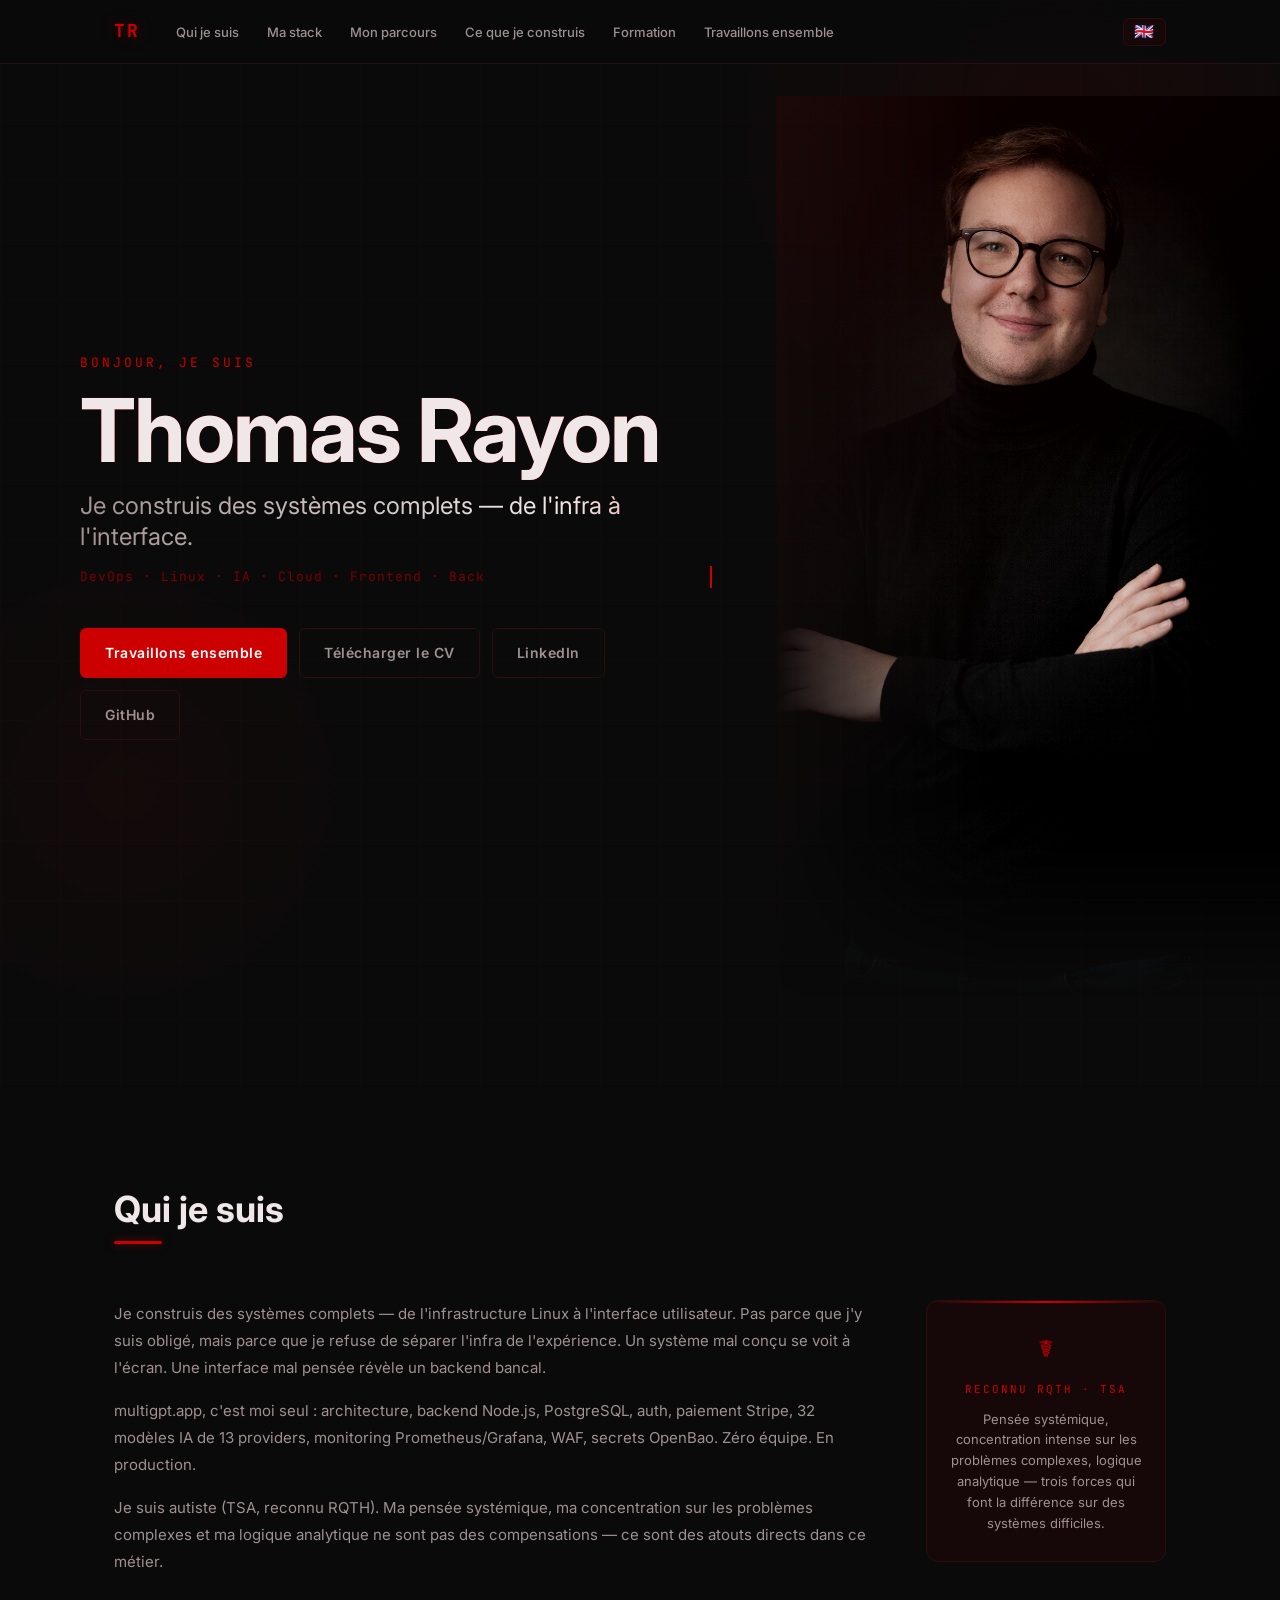
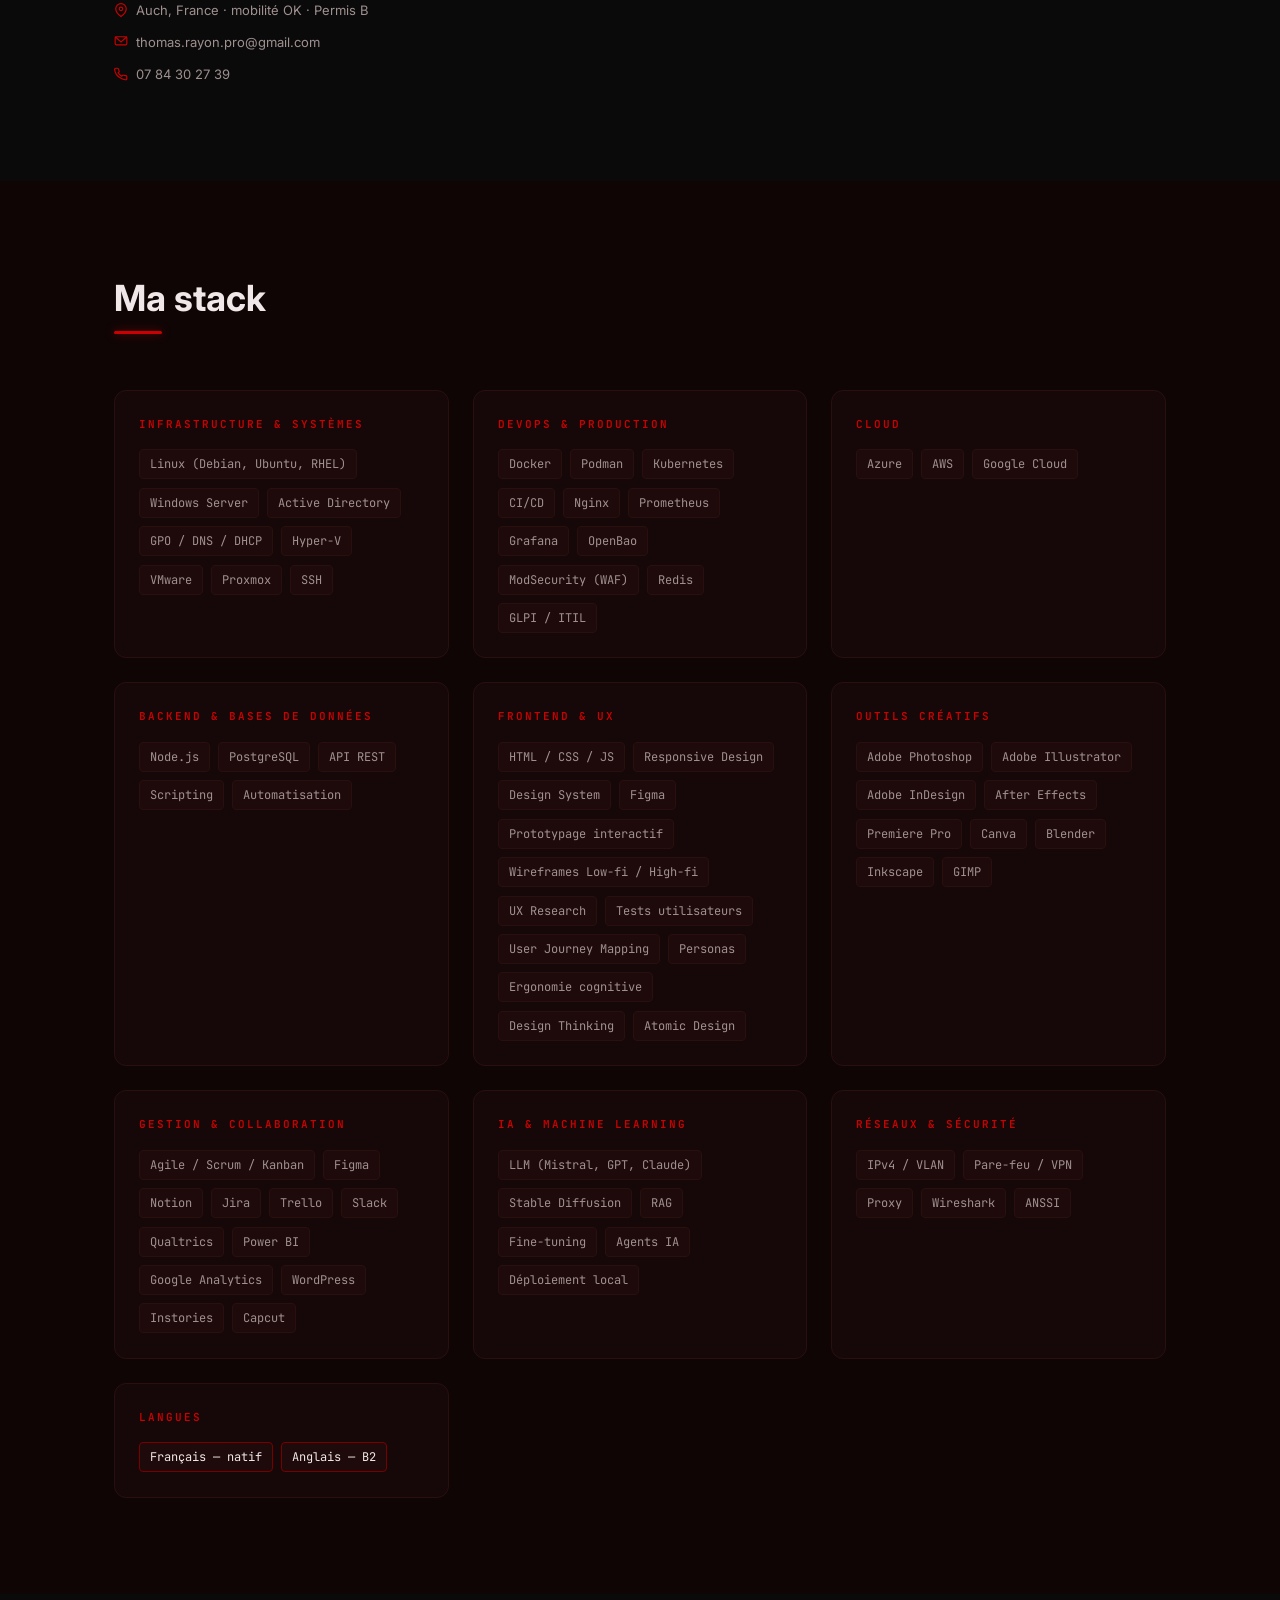
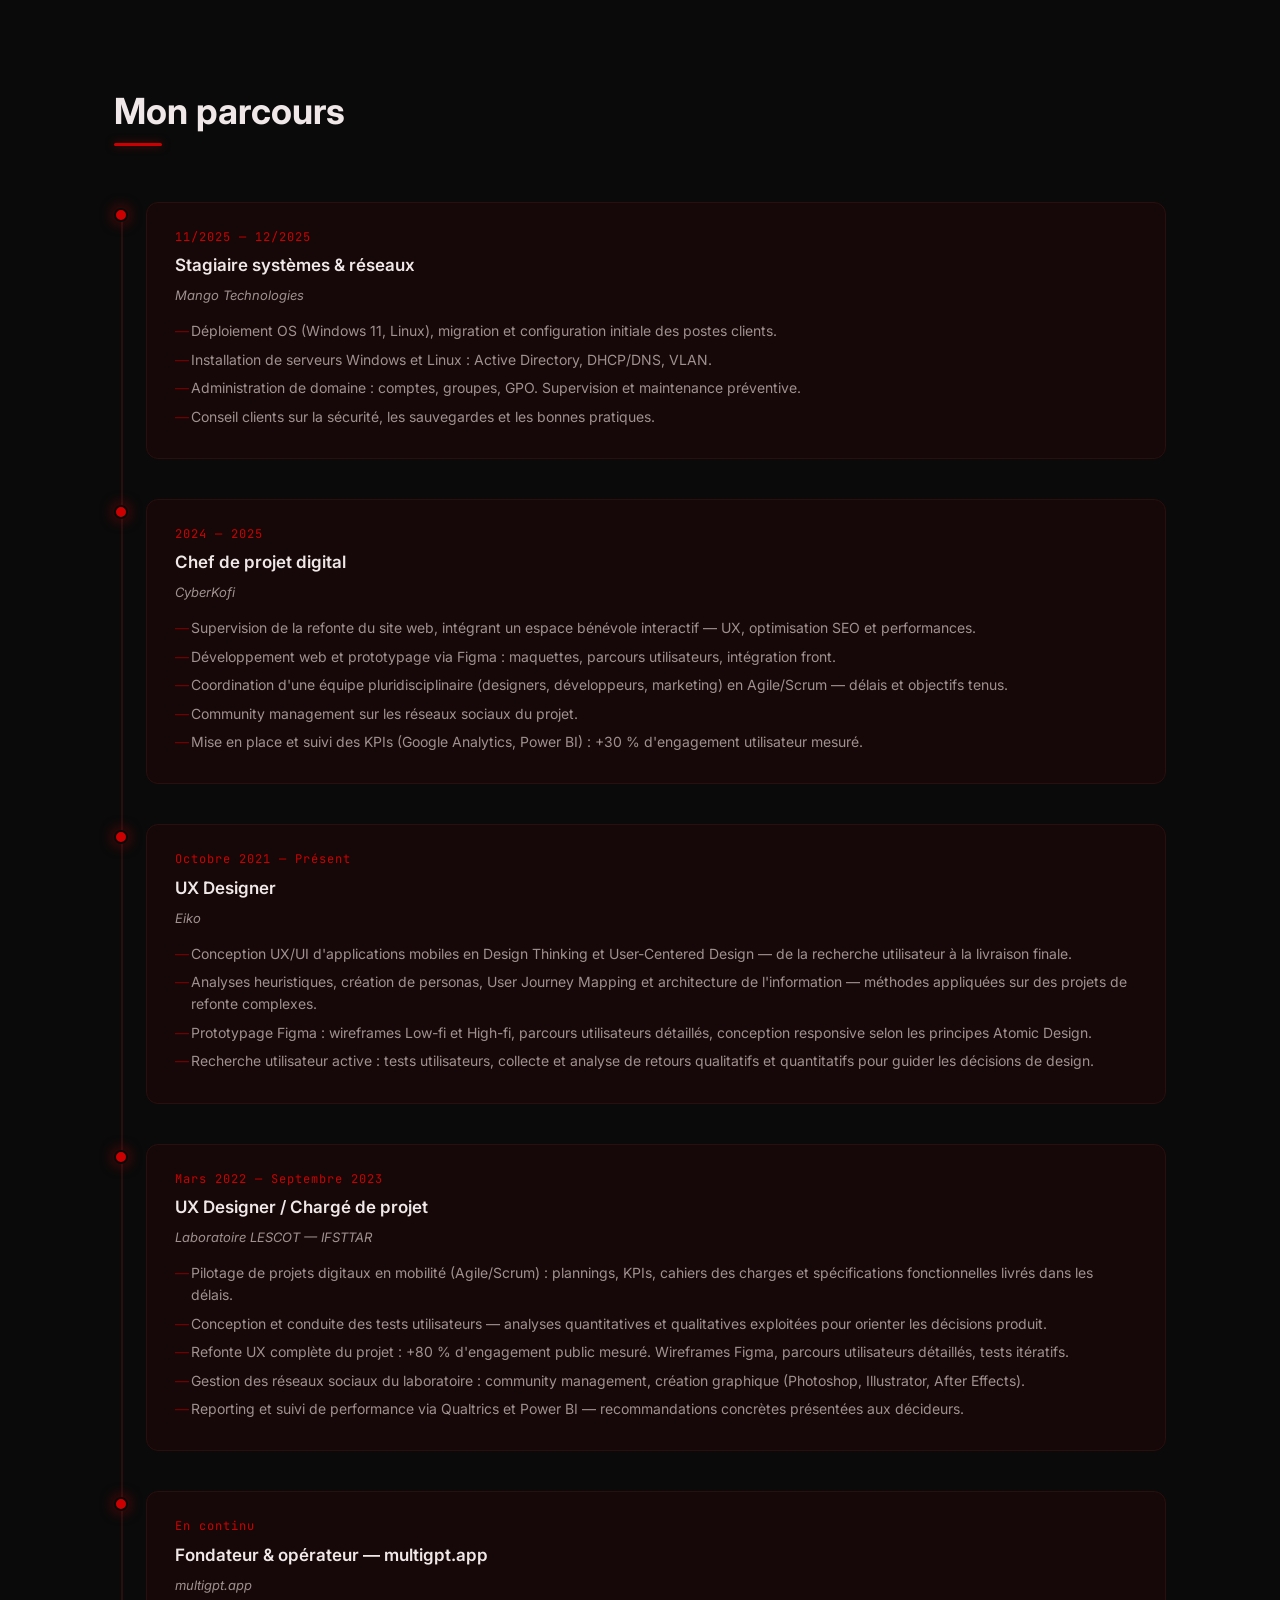
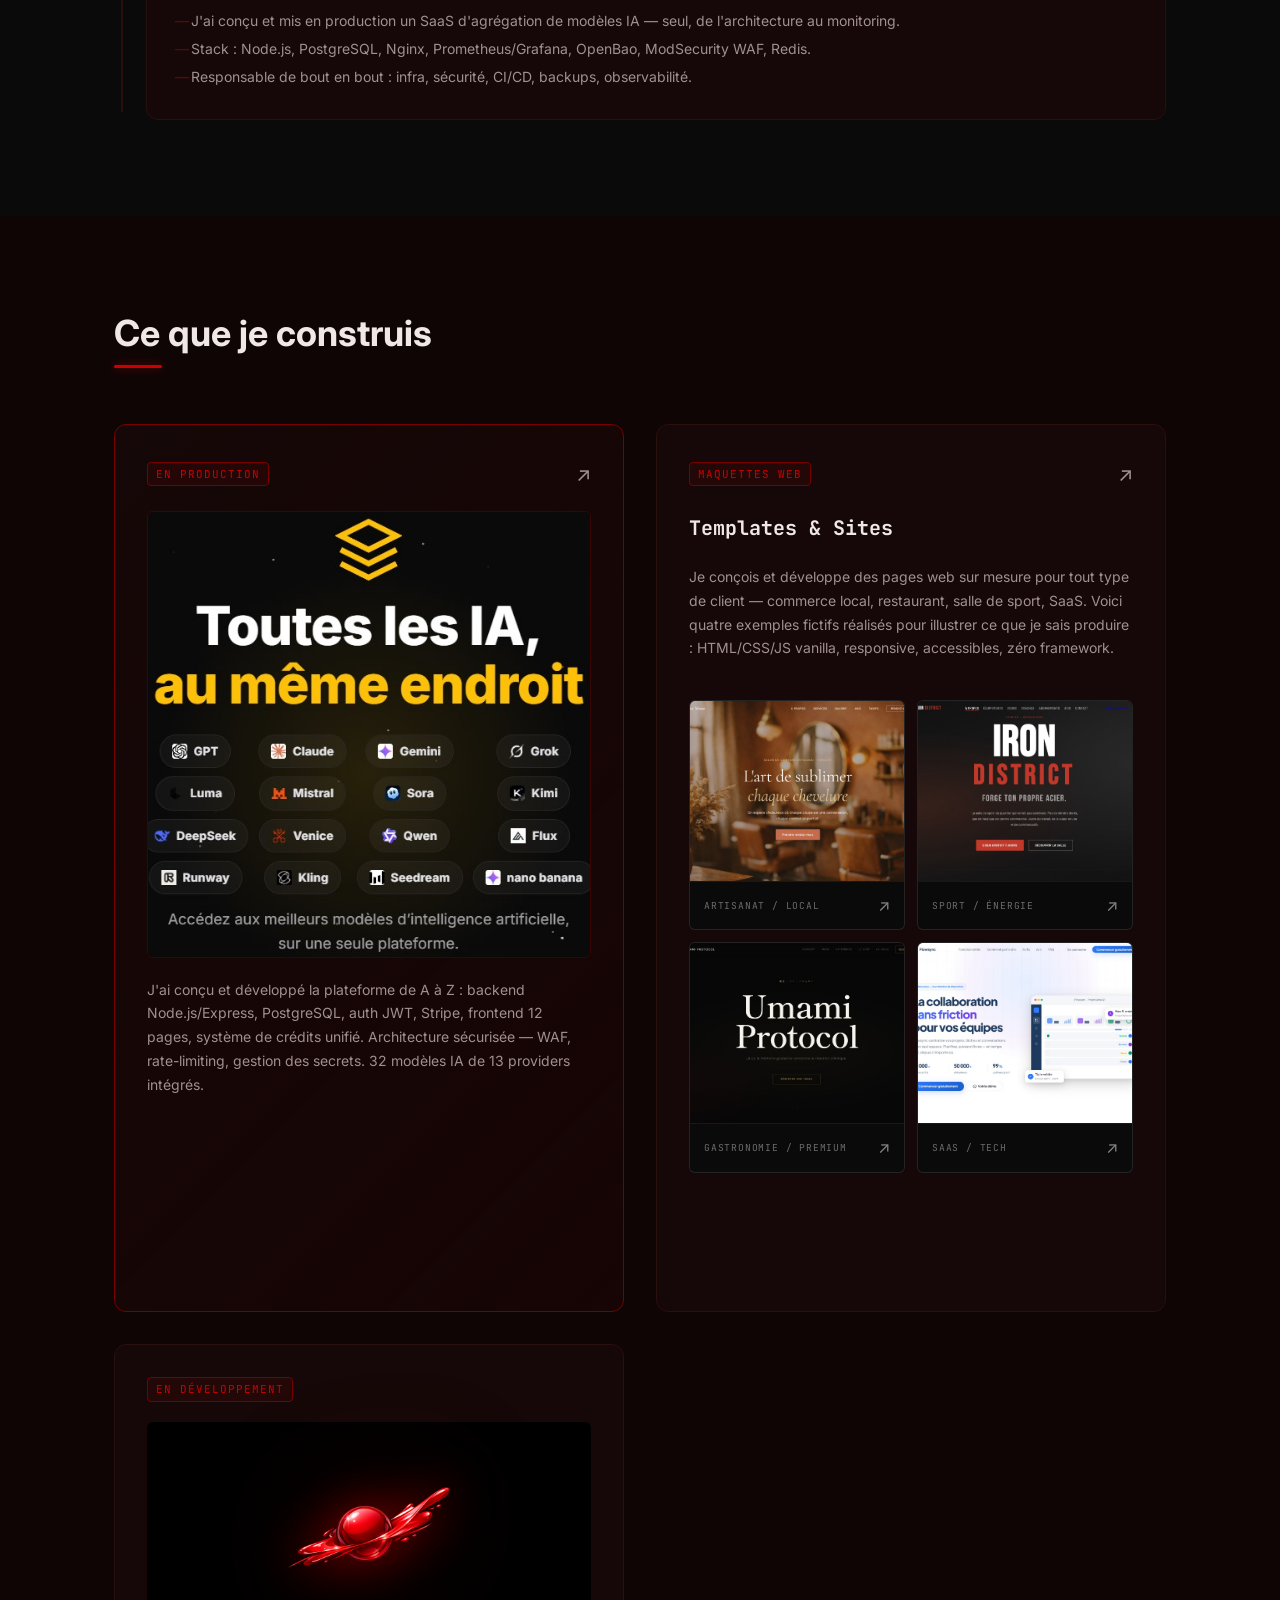
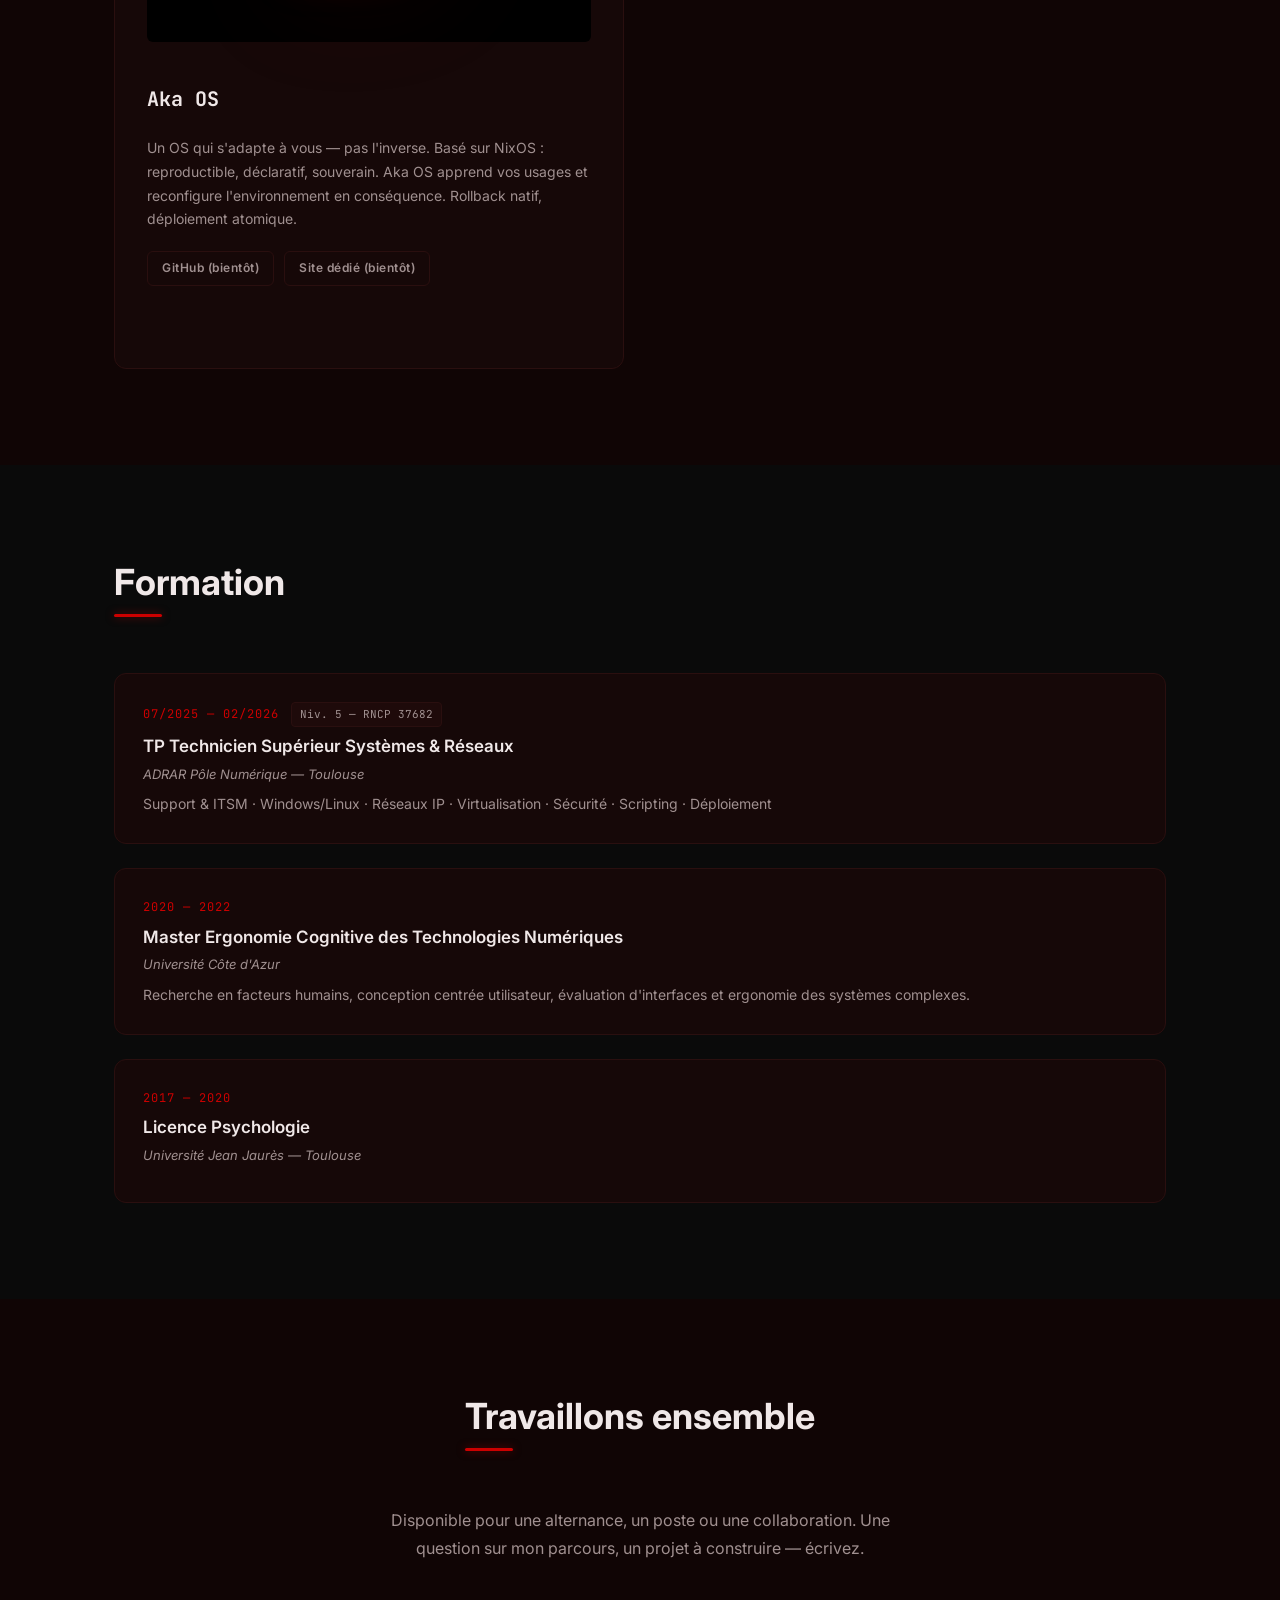
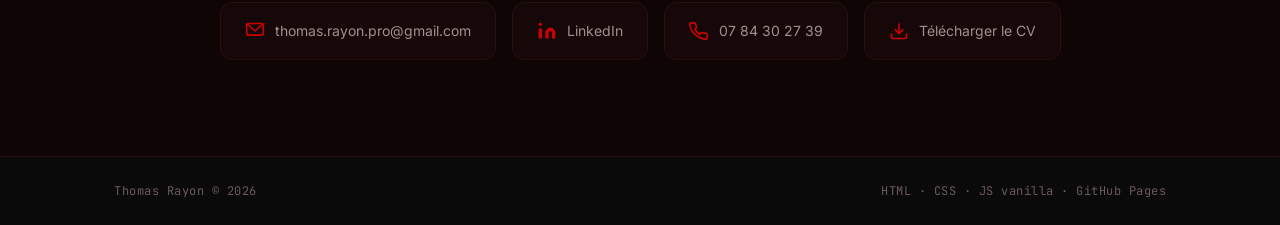
==== commit 89560072: "Fix lien CV téléchargement" ====
--- a/index.html
+++ b/index.html
@@ -108,7 +108,7 @@
         <p class="hero-sub mono" data-fr="DevOps · Linux · IA · Cloud · Frontend · Backend · UX" data-en="DevOps · Linux · AI · Cloud · Frontend · Backend · UX">DevOps · Linux · IA · Cloud · Frontend · Backend · UX</p>
         <div class="hero-cta">
           <a href="#contact" class="btn btn-primary" data-fr="Travaillons ensemble" data-en="Let's work together">Travaillons ensemble</a>
-          <a href="CV Thomas RAYON.pdf" download class="btn btn-outline" data-fr="Télécharger le CV" data-en="Download Resume">Télécharger le CV</a>
+          <a href="cv-thomas-rayon.pdf" download class="btn btn-outline" data-fr="Télécharger le CV" data-en="Download Resume">Télécharger le CV</a>
           <a href="https://www.linkedin.com/in/thomas-rayon-6a90001b5/" target="_blank" rel="noopener" class="btn btn-outline">LinkedIn</a>
           <a href="https://github.com/ThmsRyn" target="_blank" rel="noopener" class="btn btn-outline">GitHub</a>
         </div>
@@ -595,7 +595,7 @@
           <svg width="20" height="20" viewBox="0 0 24 24" fill="none" stroke="currentColor" stroke-width="2" aria-hidden="true"><path d="M22 16.92v3a2 2 0 0 1-2.18 2 19.79 19.79 0 0 1-8.63-3.07A19.5 19.5 0 0 1 4.11 13a19.79 19.79 0 0 1-3.07-8.67A2 2 0 0 1 3 2.18h3a2 2 0 0 1 2 1.72c.127.96.361 1.903.7 2.81a2 2 0 0 1-.45 2.11L7.09 9.91a16 16 0 0 0 6 6l1.27-1.27a2 2 0 0 1 2.11-.45c.907.339 1.85.573 2.81.7A2 2 0 0 1 22 16.92z"/></svg>
           <span>07 84 30 27 39</span>
         </a>
-        <a href="CV Thomas RAYON.pdf" download class="contact-card fade-in">
+        <a href="cv-thomas-rayon.pdf" download class="contact-card fade-in">
           <svg width="20" height="20" viewBox="0 0 24 24" fill="none" stroke="currentColor" stroke-width="2" aria-hidden="true"><path d="M21 15v4a2 2 0 0 1-2 2H5a2 2 0 0 1-2-2v-4"/><polyline points="7 10 12 15 17 10"/><line x1="12" y1="15" x2="12" y2="3"/></svg>
           <span data-fr="Télécharger le CV" data-en="Download Resume">Télécharger le CV</span>
         </a>
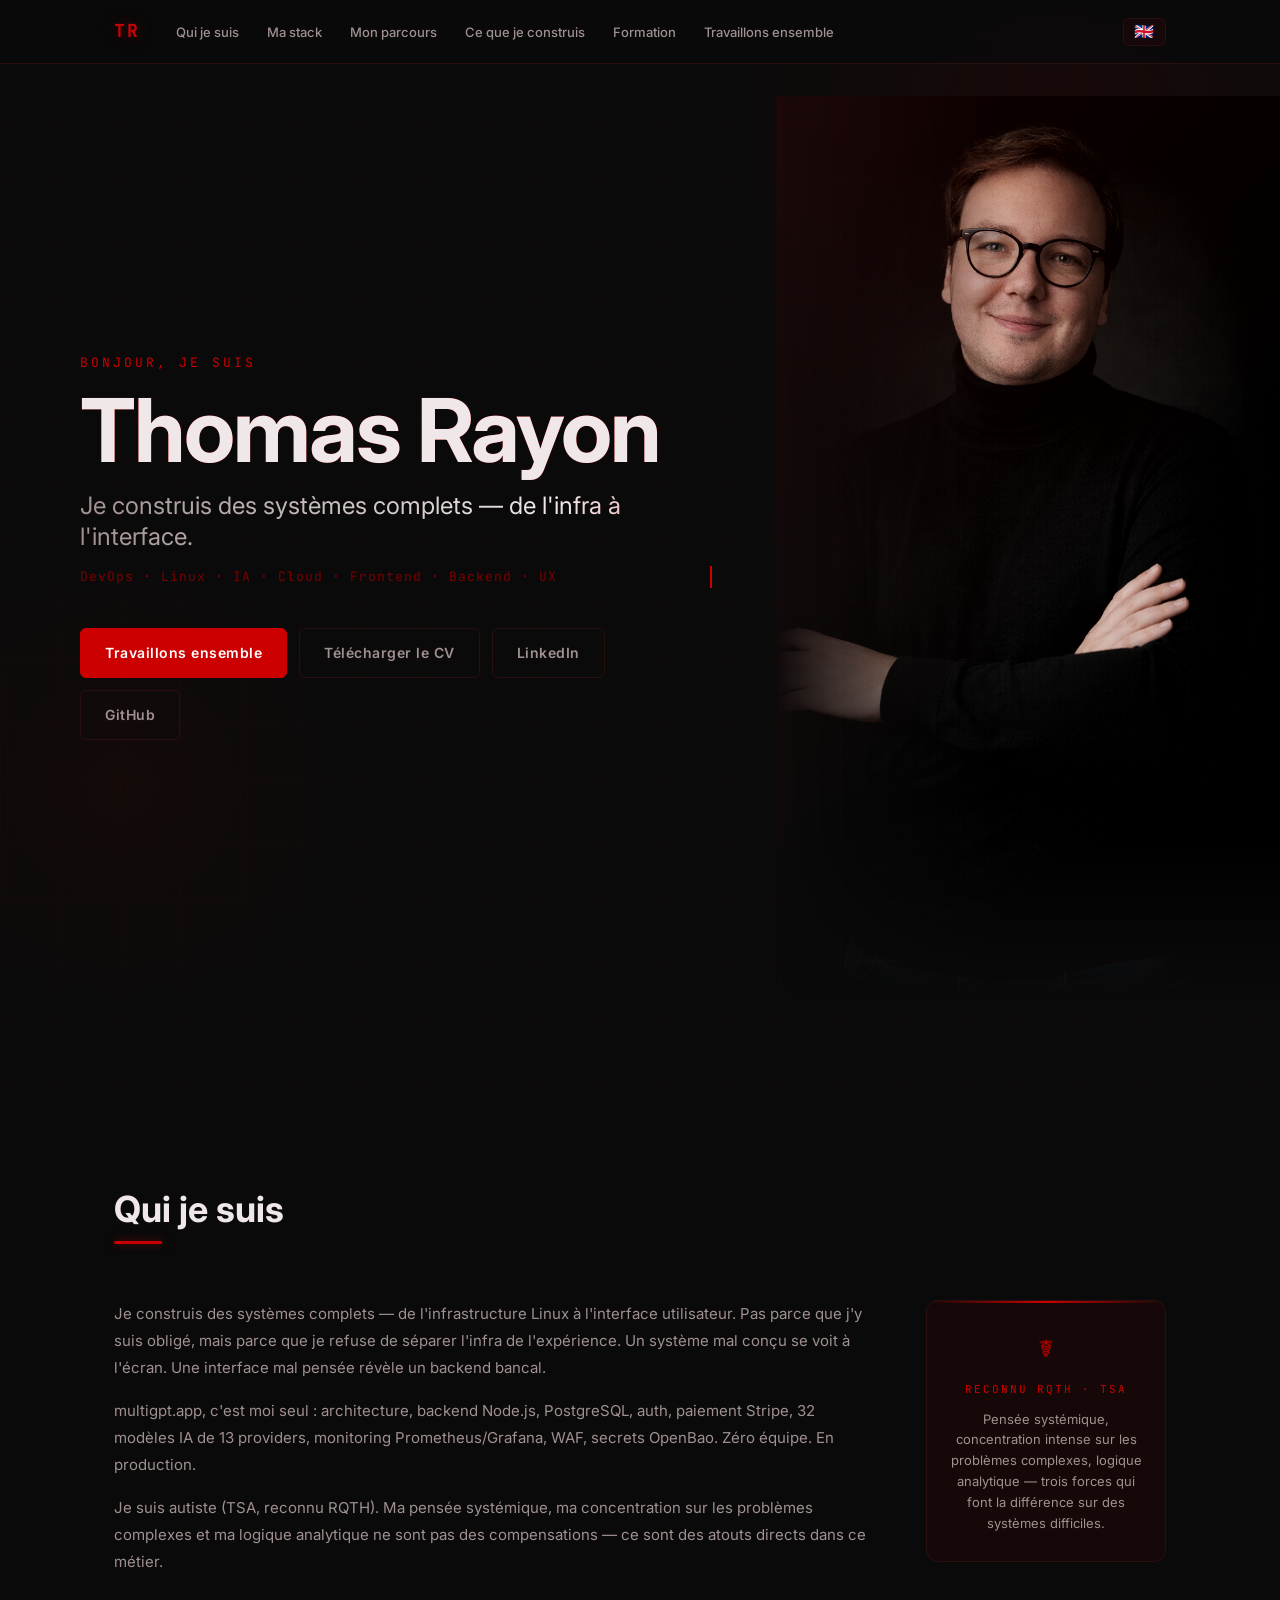
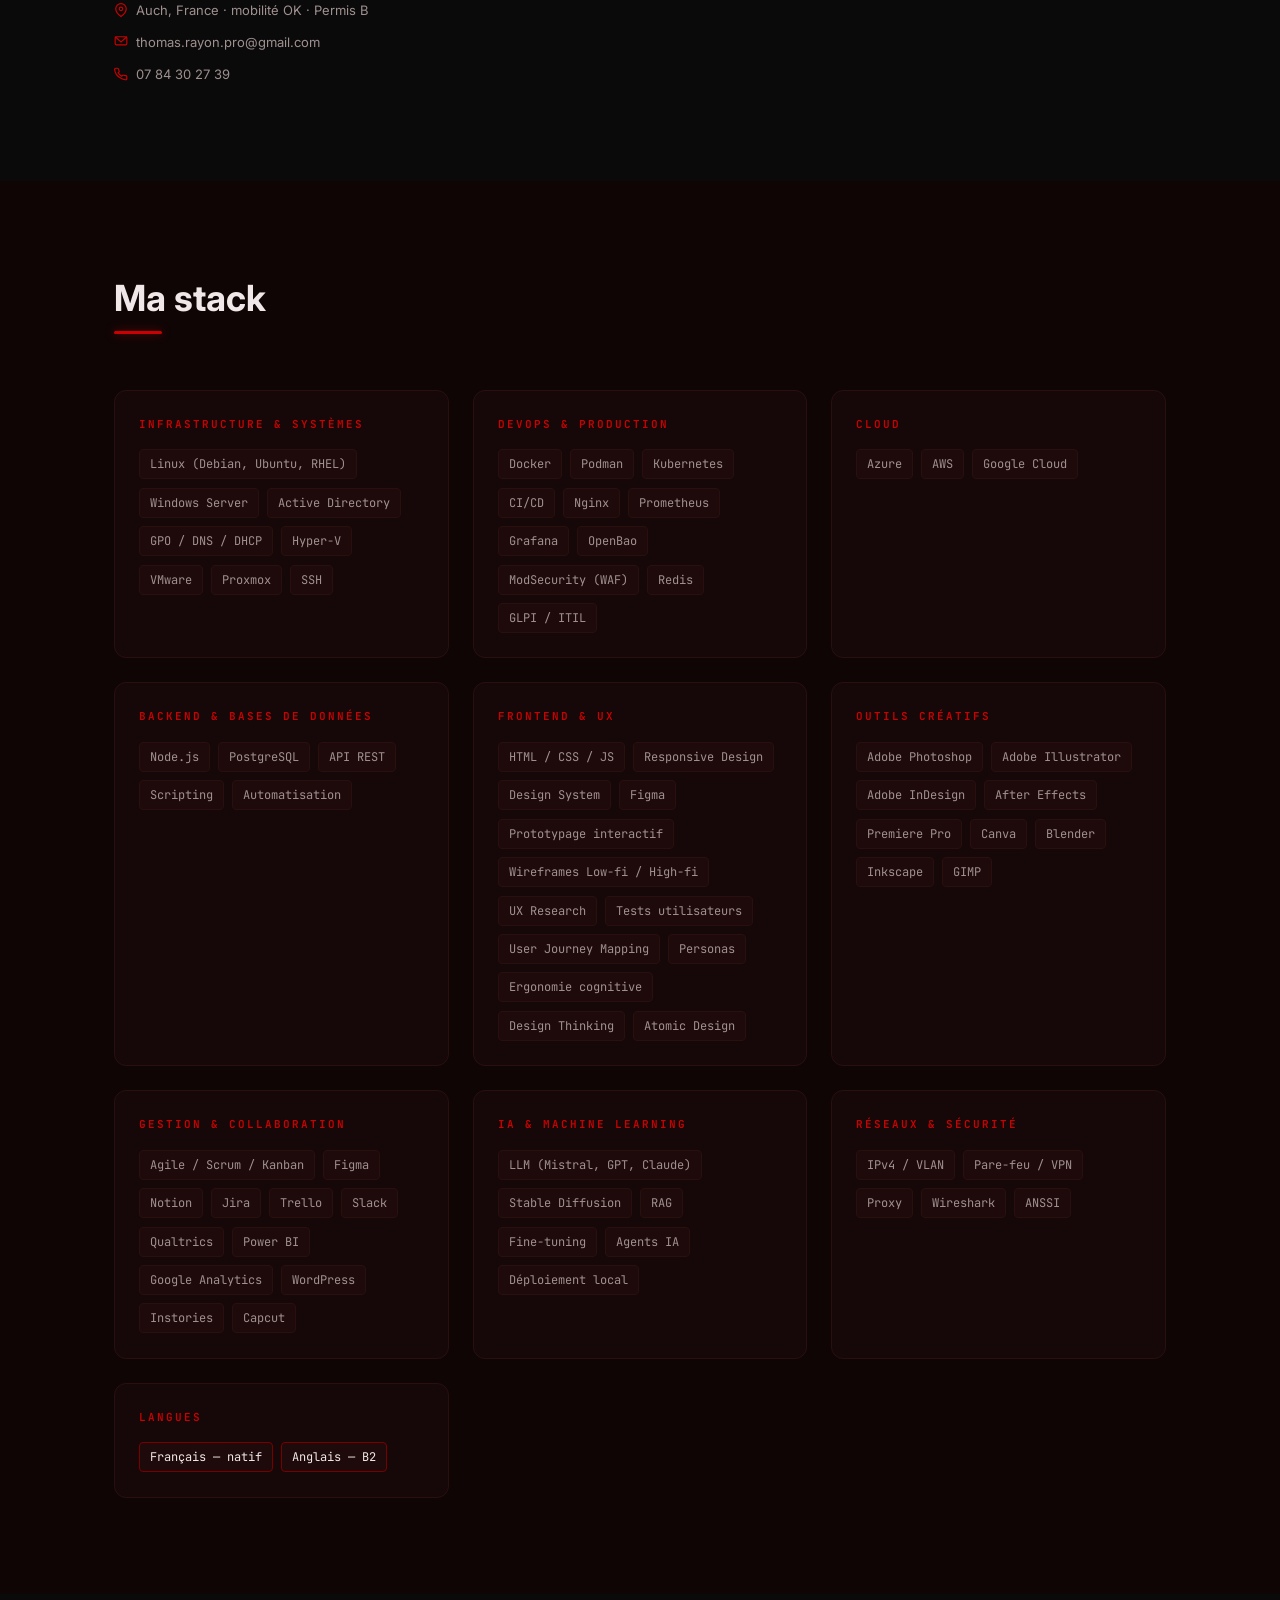
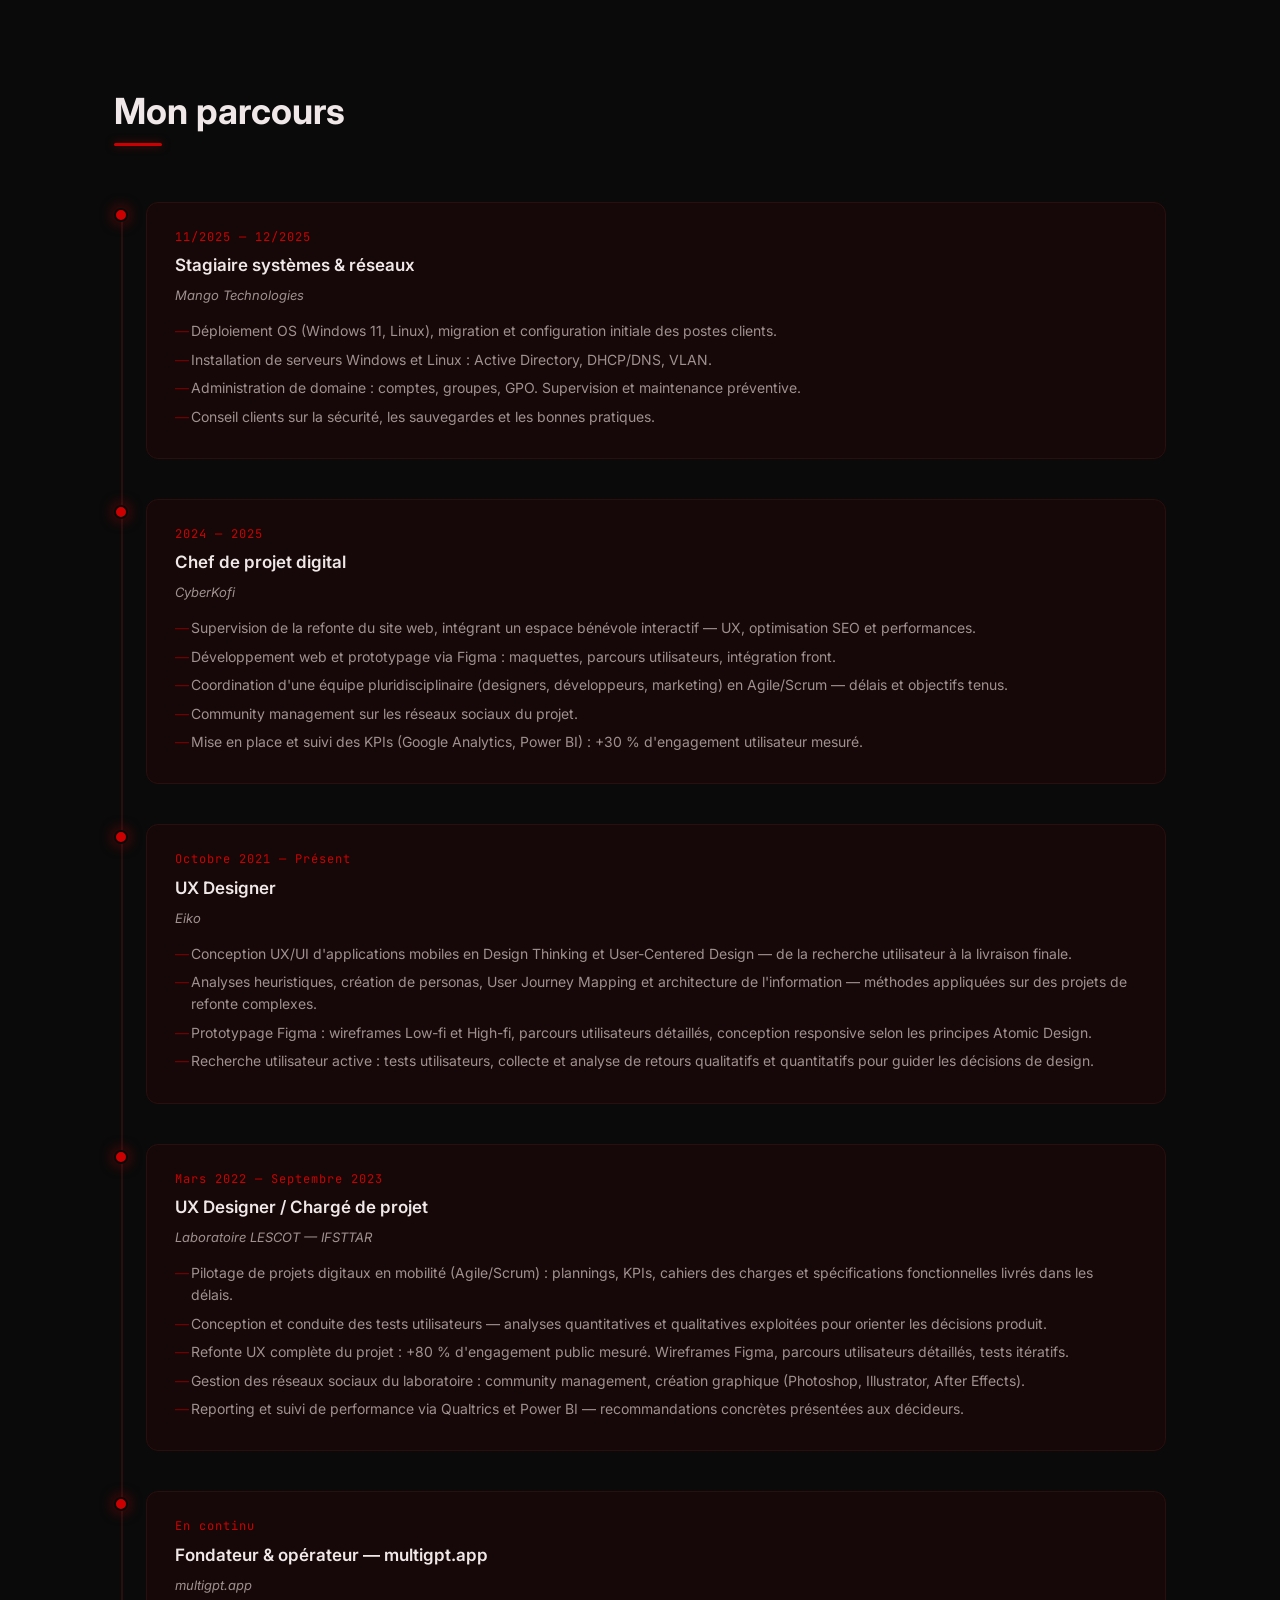
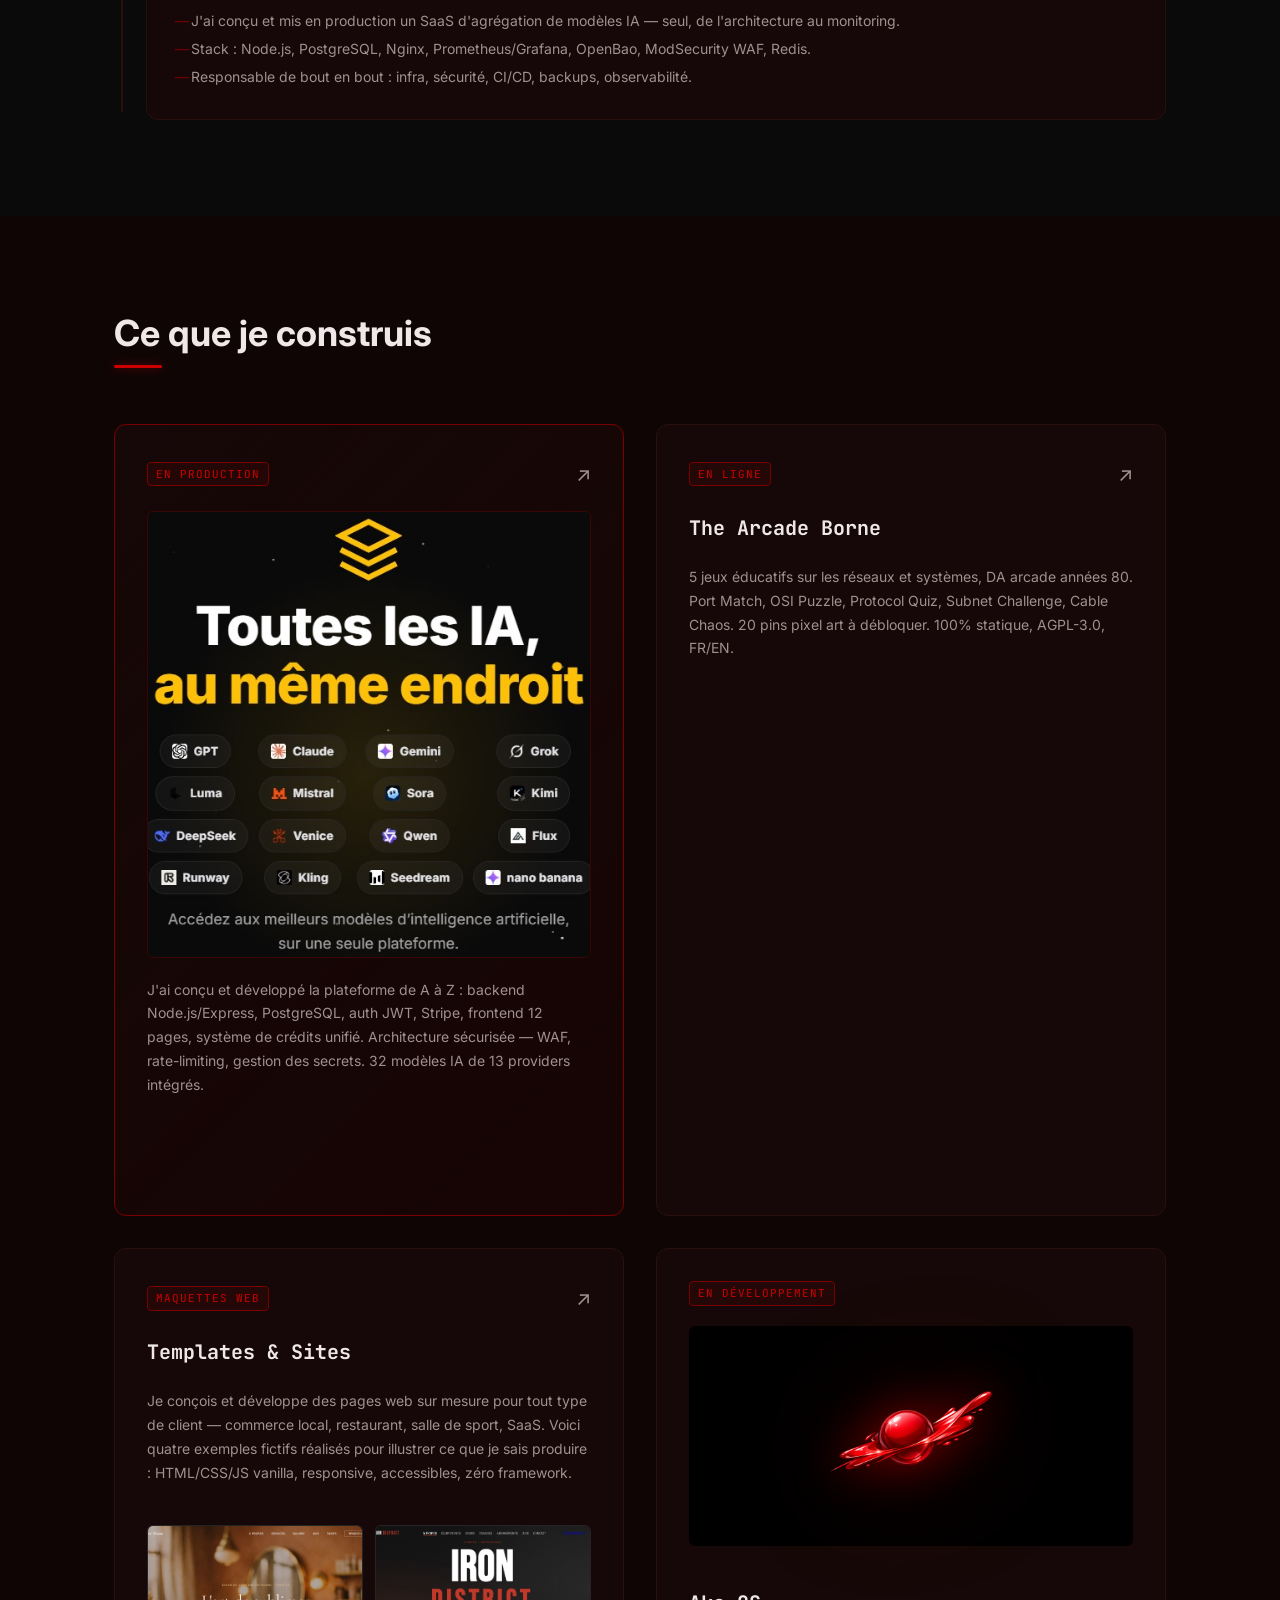
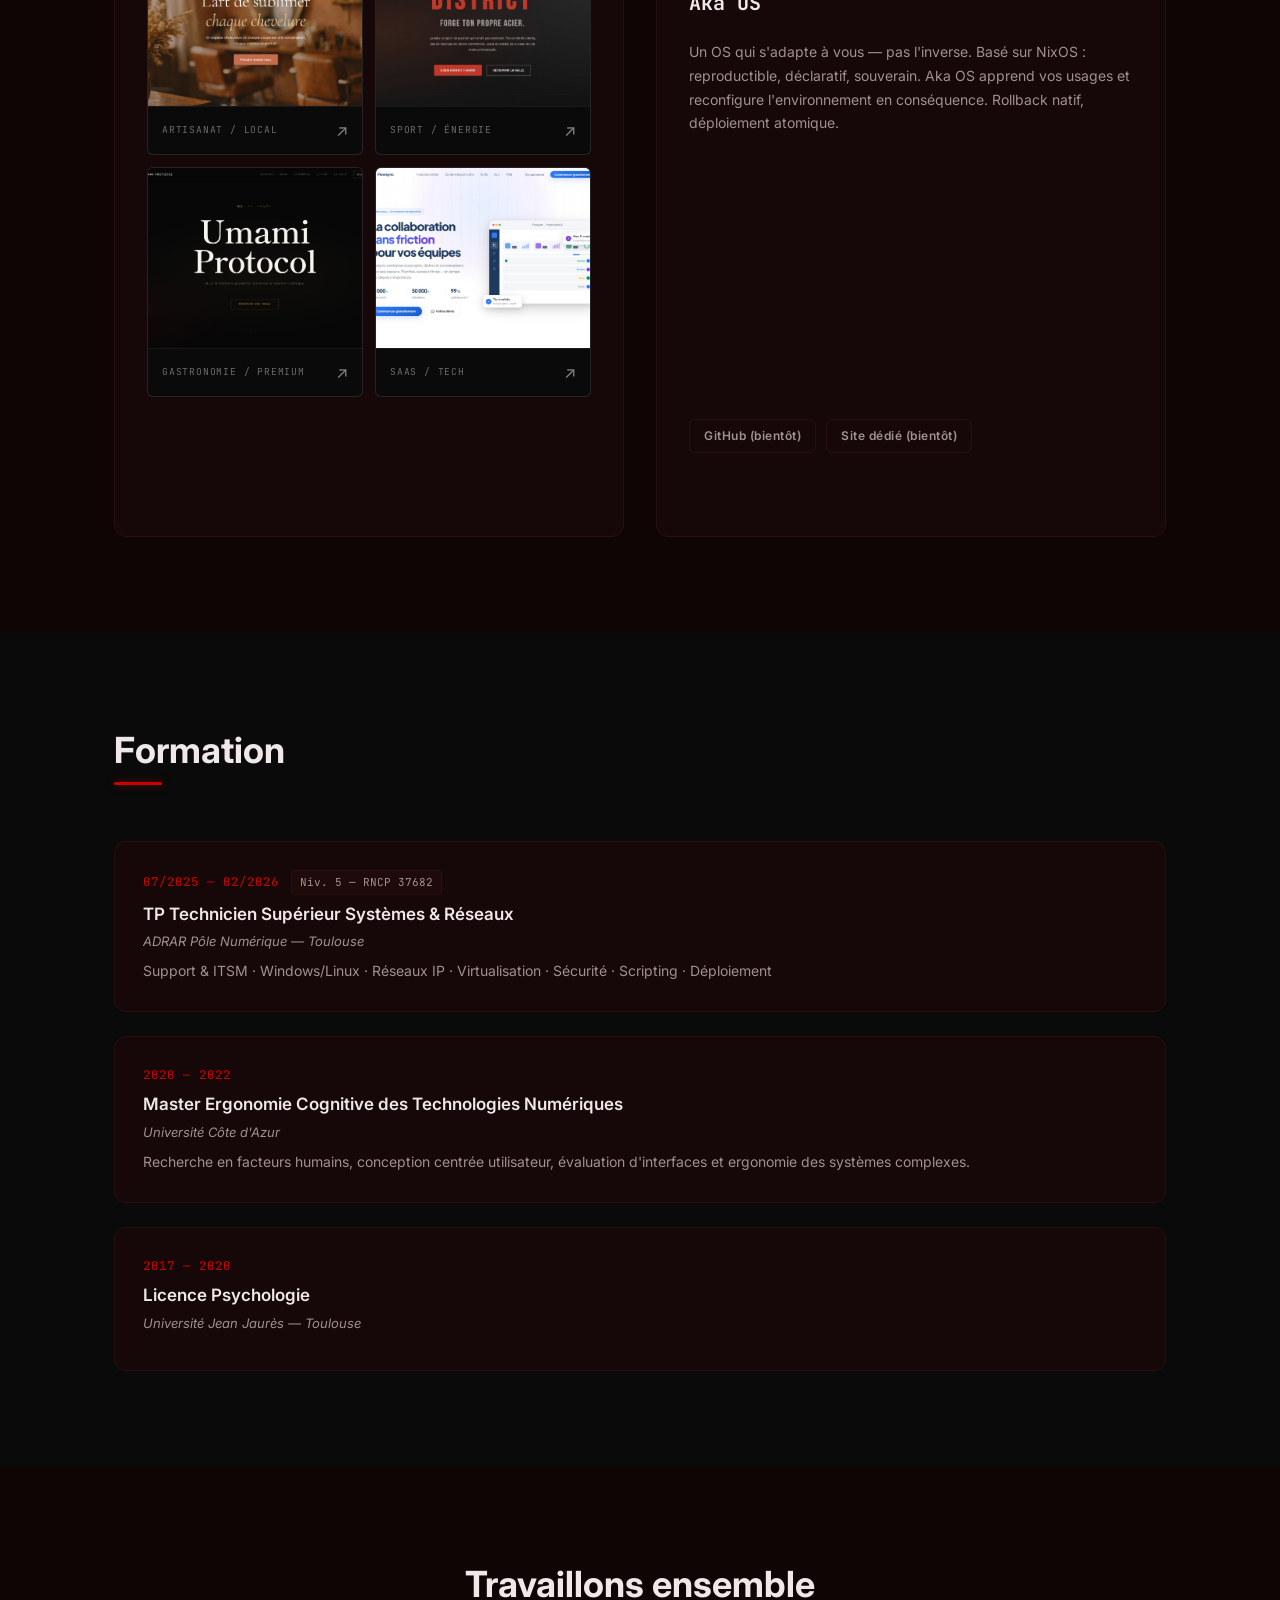
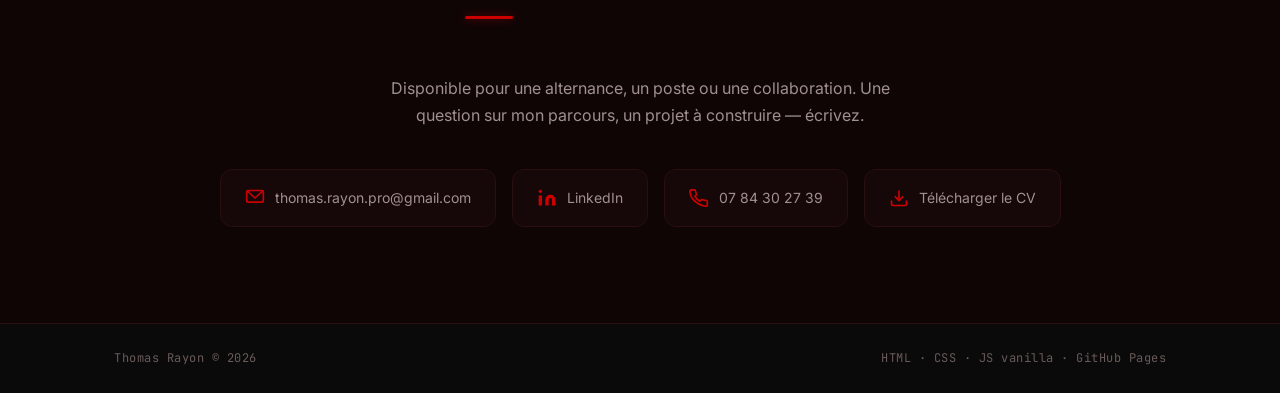
==== commit 20dd8a4e: "Add The Arcade Borne project card" ====
--- a/index.html
+++ b/index.html
@@ -421,6 +421,27 @@
           </div>
         </article>
 
+        <!-- The Arcade Borne -->
+        <article class="project-card project-card--arcade fade-in">
+          <div class="project-header">
+            <span class="project-badge mono" data-fr="En ligne" data-en="Live">En ligne</span>
+            <div class="project-links">
+              <a href="https://thmsryn.github.io/the-arcade-borne/" target="_blank" rel="noopener" class="project-link" aria-label="Ouvrir The Arcade Borne">&#8599;</a>
+            </div>
+          </div>
+          <h3 class="project-title" data-fr="The Arcade Borne" data-en="The Arcade Borne">The Arcade Borne</h3>
+          <p class="project-desc" data-fr="5 jeux éducatifs sur les réseaux et systèmes, DA arcade années 80. Port Match, OSI Puzzle, Protocol Quiz, Subnet Challenge, Cable Chaos. 20 pins pixel art à débloquer. 100% statique, AGPL-3.0, FR/EN." data-en="5 educational games on networking and systems, 80s arcade design. Port Match, OSI Puzzle, Protocol Quiz, Subnet Challenge, Cable Chaos. 20 pixel art pins to unlock. 100% static, AGPL-3.0, FR/EN.">
+            5 jeux éducatifs sur les réseaux et systèmes, DA arcade années 80. Port Match, OSI Puzzle, Protocol Quiz, Subnet Challenge, Cable Chaos. 20 pins pixel art à débloquer. 100% statique, AGPL-3.0, FR/EN.
+          </p>
+          <div class="project-tags">
+            <span class="tag">HTML / CSS / JS</span>
+            <span class="tag">GitHub Pages</span>
+            <span class="tag">Réseaux</span>
+            <span class="tag">Open Source</span>
+            <span class="tag">AGPL-3.0</span>
+          </div>
+        </article>
+
         <!-- Templates & Sites -->
         <article class="project-card project-card--templates fade-in">
           <div class="project-header">
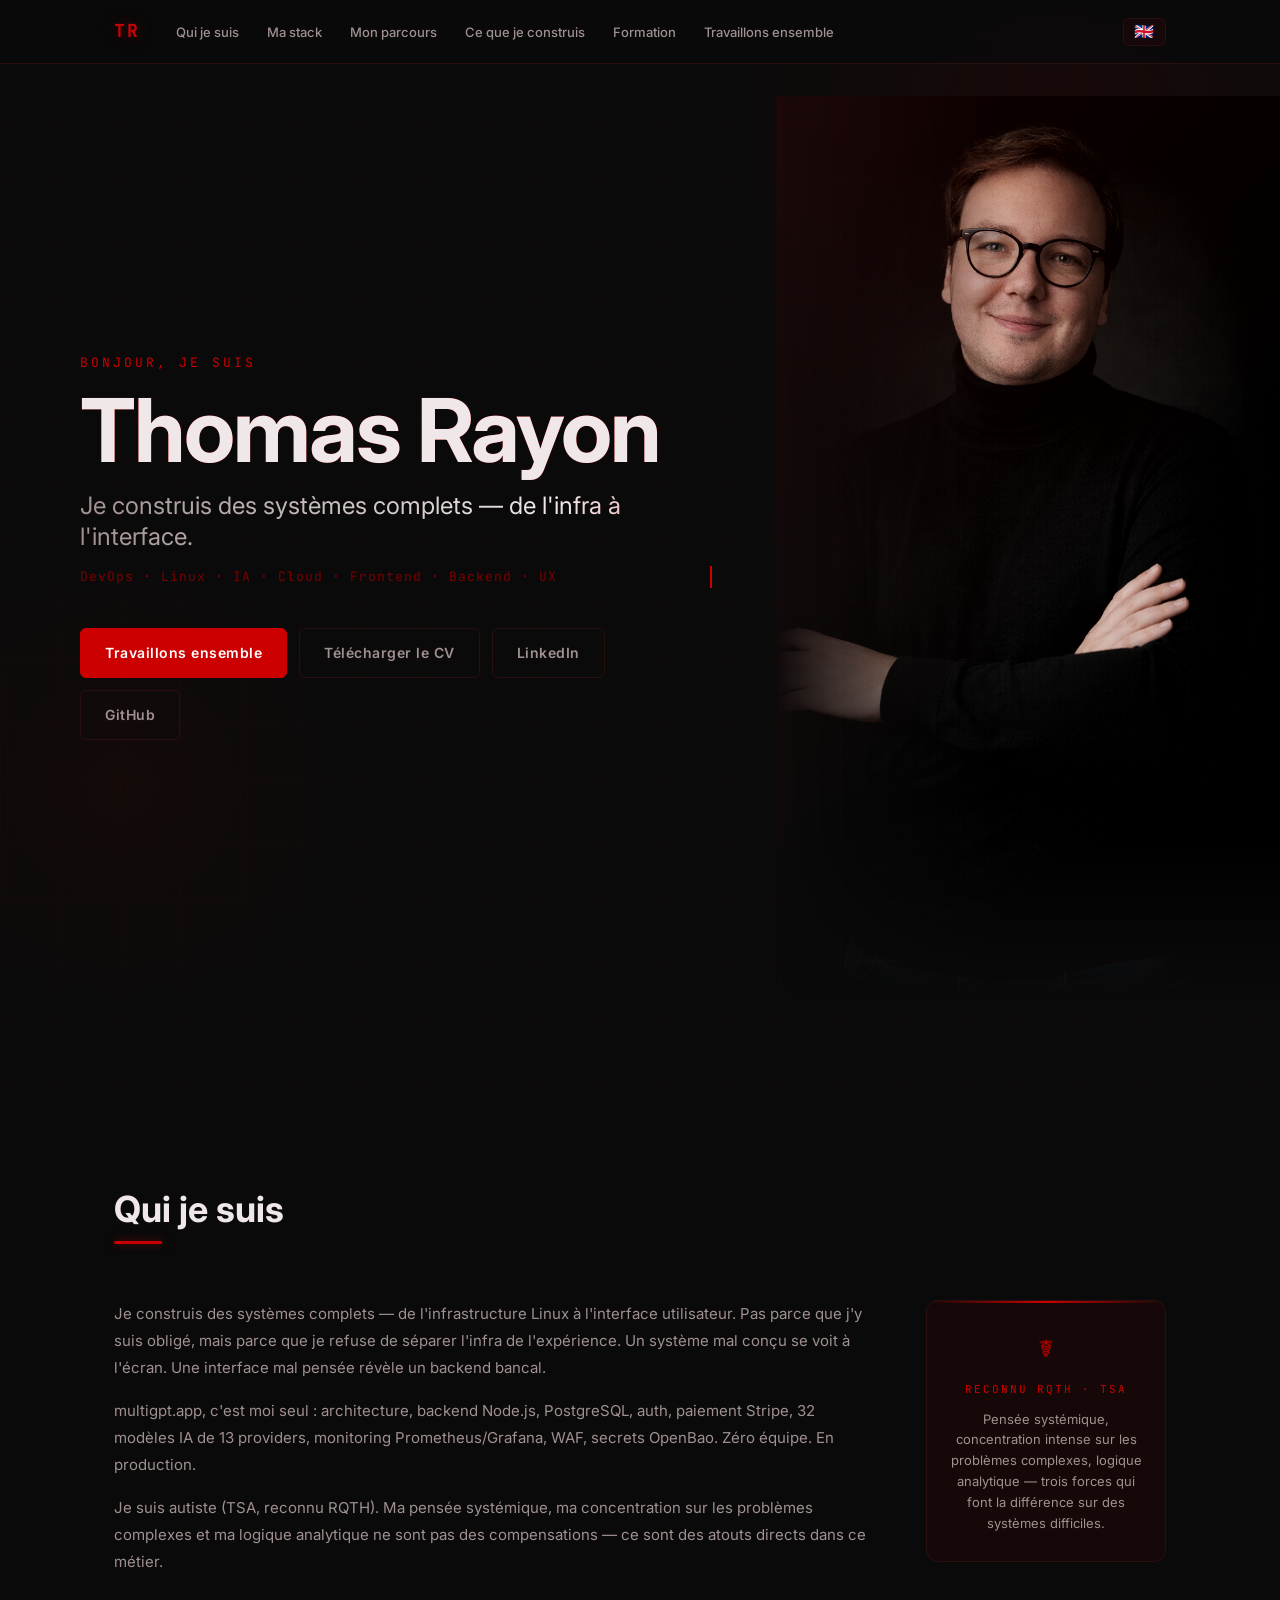
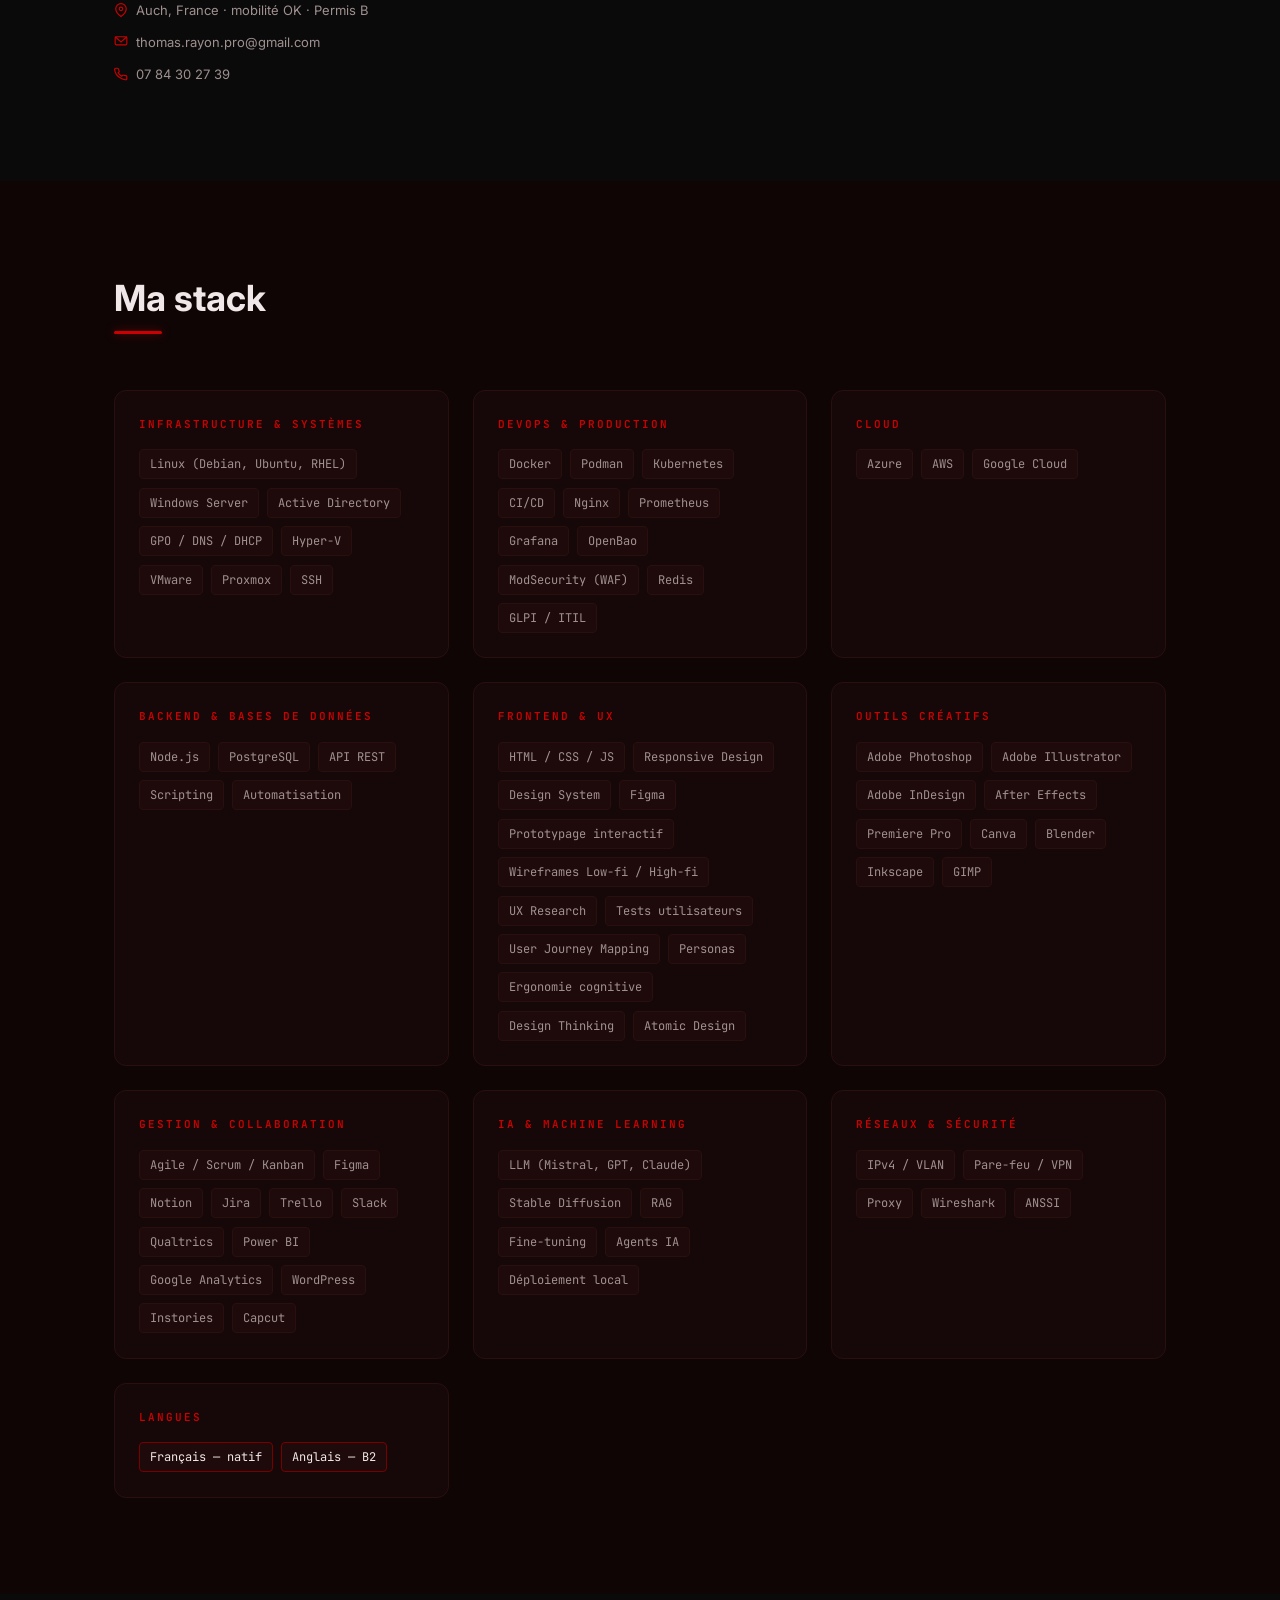
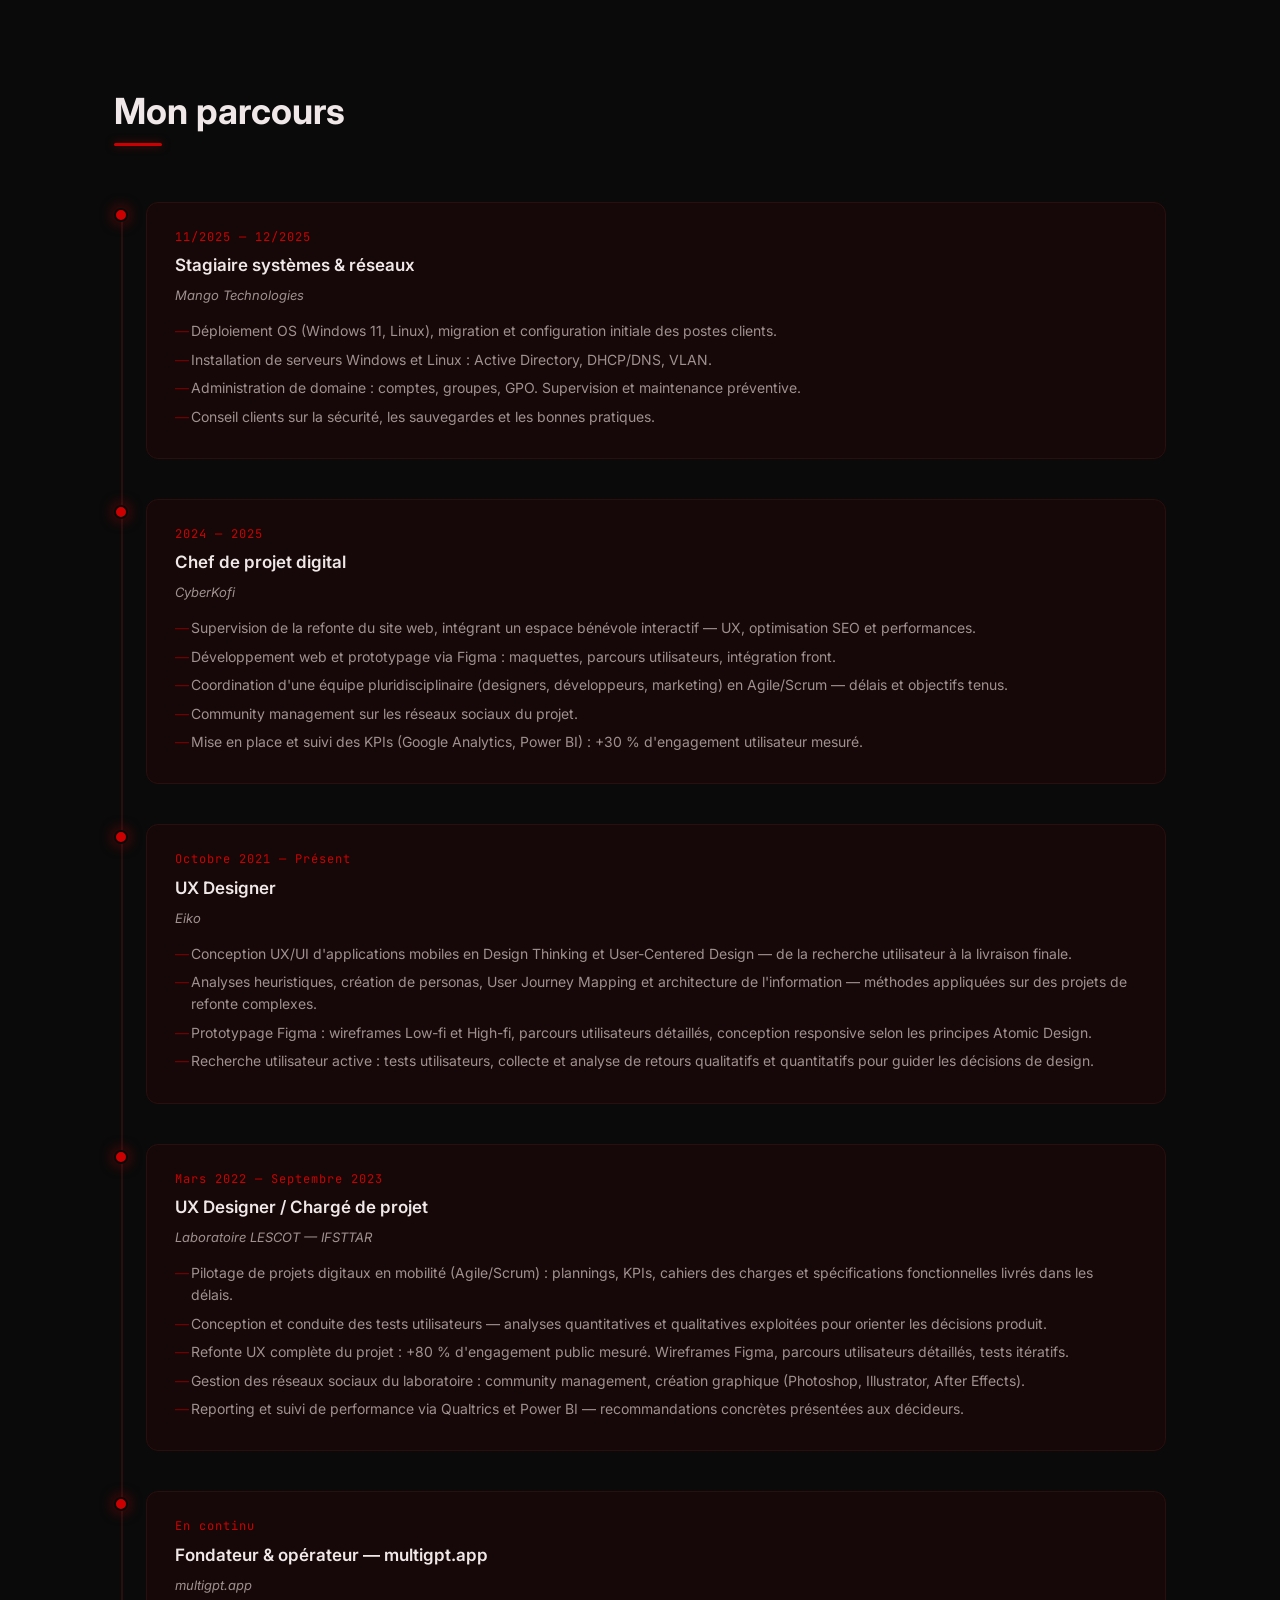
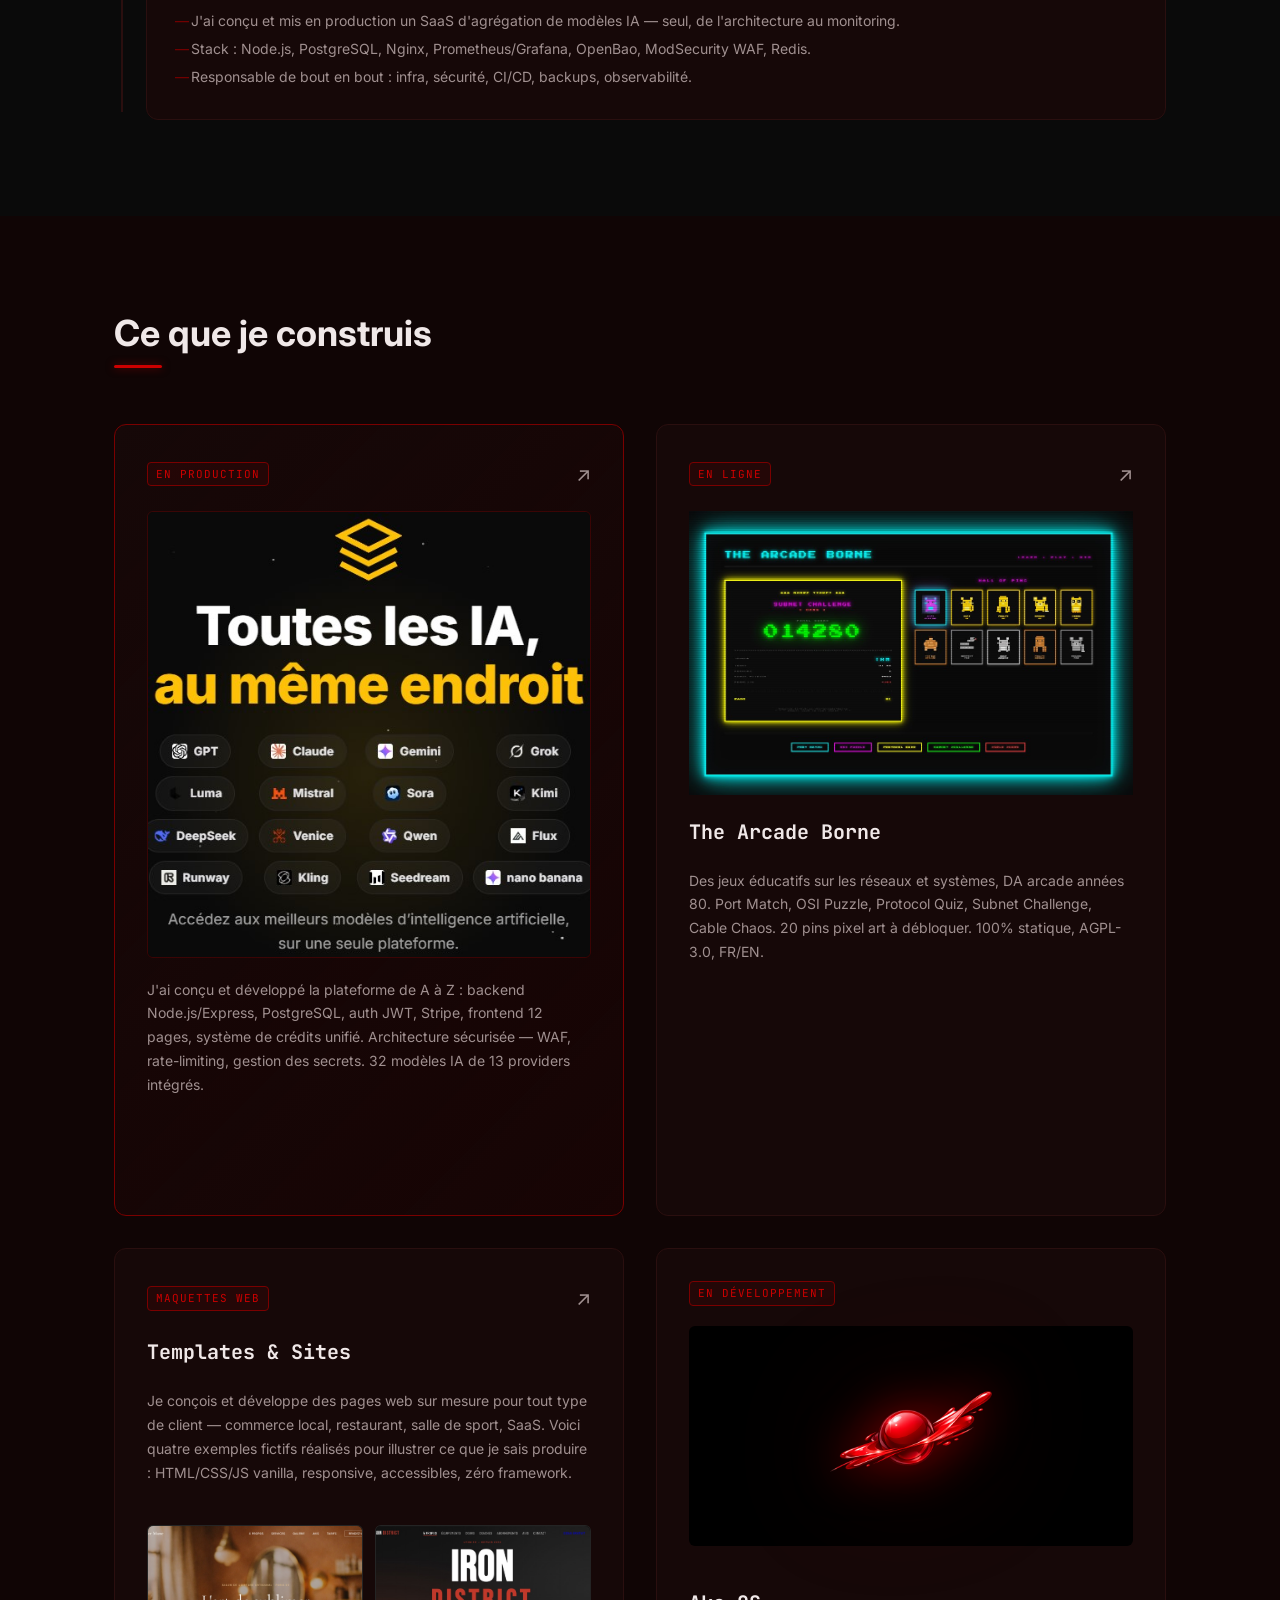
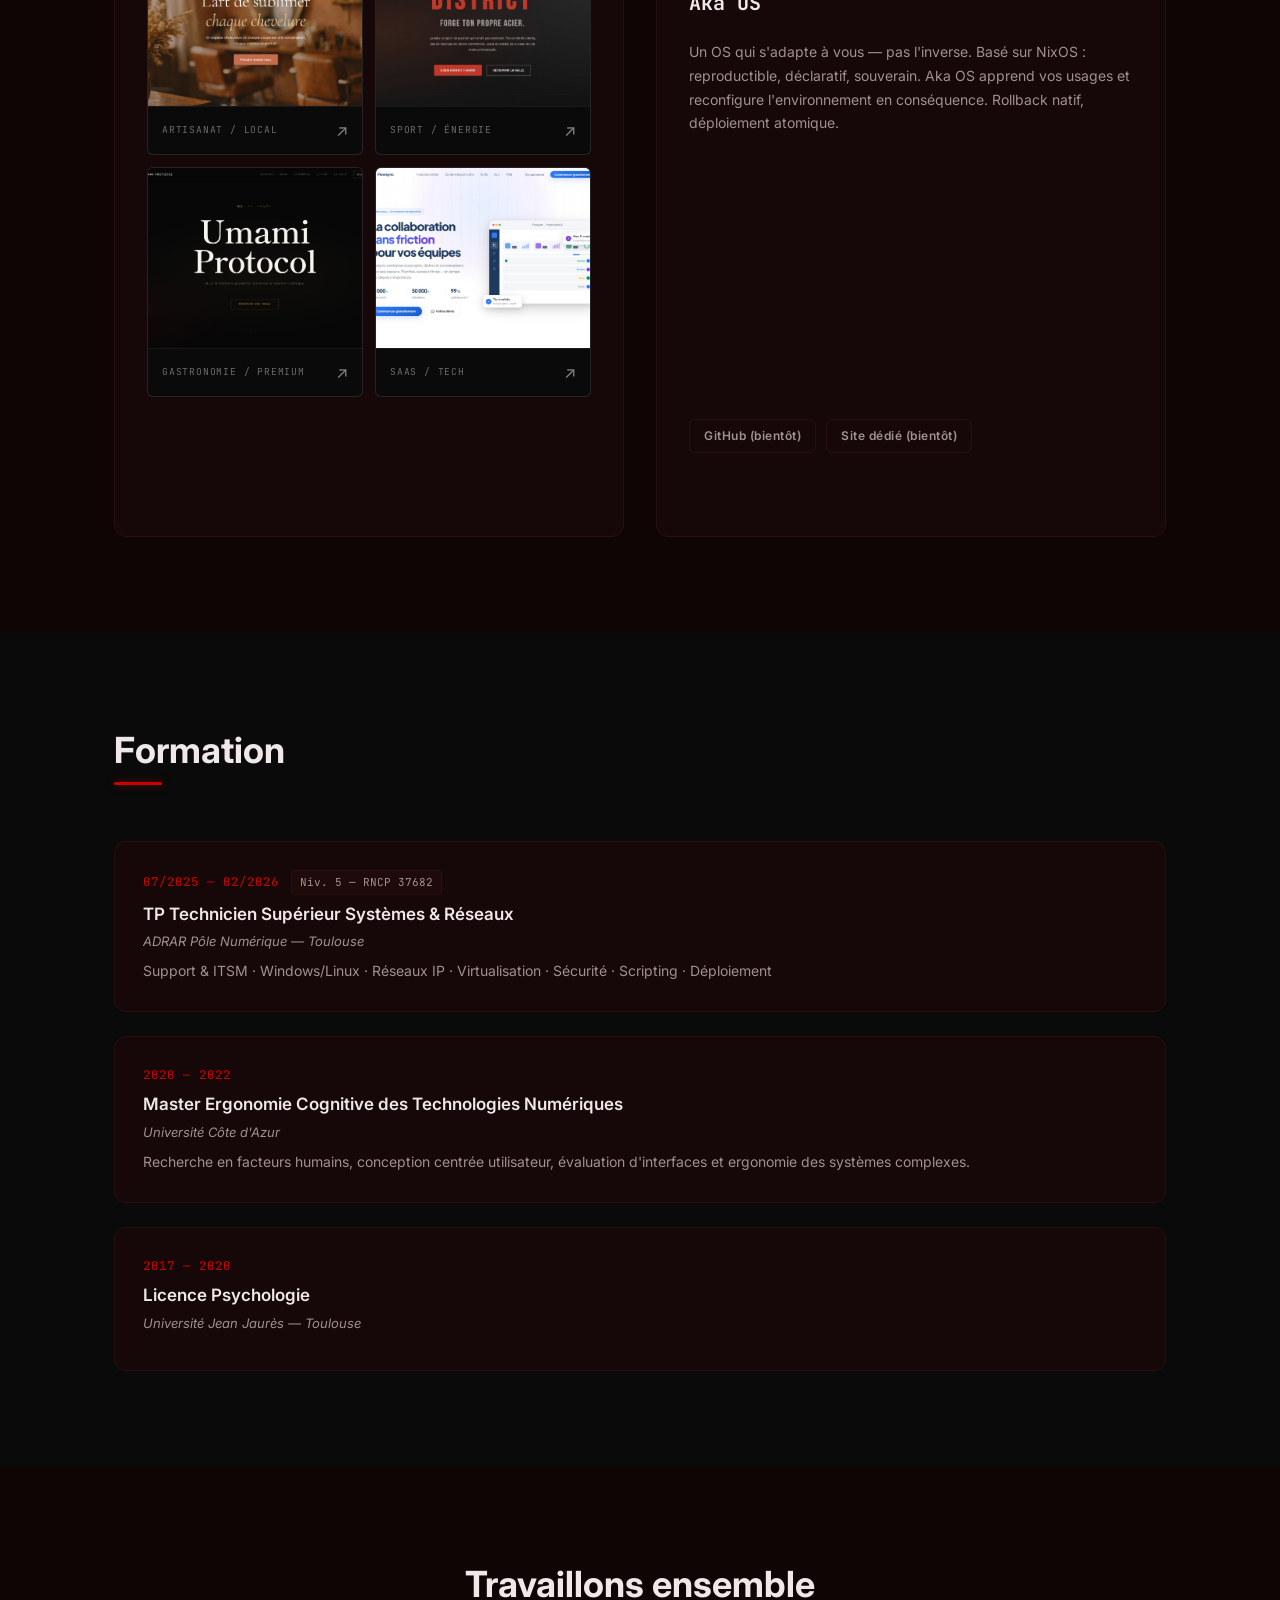
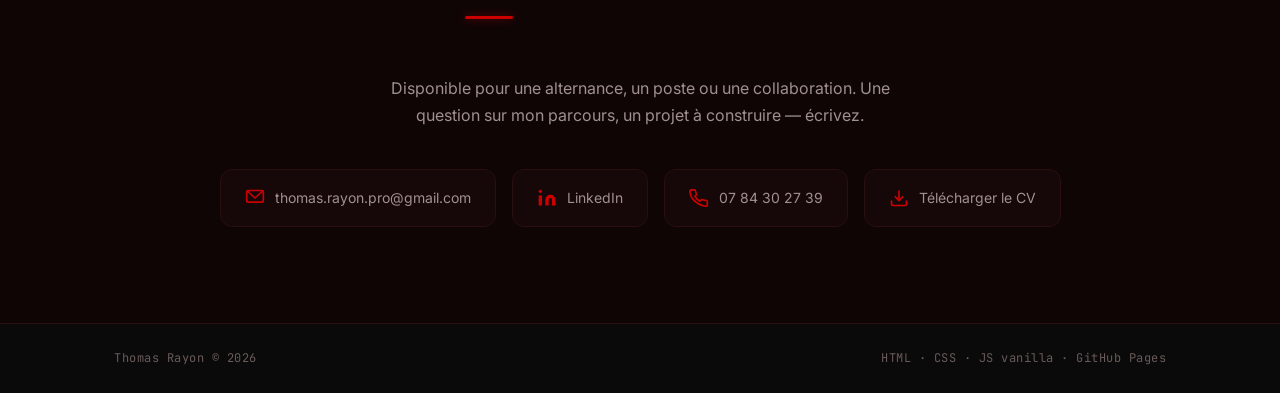
==== commit 10fd7711: "Add Arcade Borne card image and update description Co-Authored-By: Claude Sonnet 4.6 <noreply@anthro" ====
--- a/index.html
+++ b/index.html
@@ -429,9 +429,10 @@
               <a href="https://thmsryn.github.io/the-arcade-borne/" target="_blank" rel="noopener" class="project-link" aria-label="Ouvrir The Arcade Borne">&#8599;</a>
             </div>
           </div>
+          <img src="assets/arcade-borne-preview.jpg" alt="The Arcade Borne — aperçu" class="project-preview" loading="lazy" />
           <h3 class="project-title" data-fr="The Arcade Borne" data-en="The Arcade Borne">The Arcade Borne</h3>
-          <p class="project-desc" data-fr="5 jeux éducatifs sur les réseaux et systèmes, DA arcade années 80. Port Match, OSI Puzzle, Protocol Quiz, Subnet Challenge, Cable Chaos. 20 pins pixel art à débloquer. 100% statique, AGPL-3.0, FR/EN." data-en="5 educational games on networking and systems, 80s arcade design. Port Match, OSI Puzzle, Protocol Quiz, Subnet Challenge, Cable Chaos. 20 pixel art pins to unlock. 100% static, AGPL-3.0, FR/EN.">
-            5 jeux éducatifs sur les réseaux et systèmes, DA arcade années 80. Port Match, OSI Puzzle, Protocol Quiz, Subnet Challenge, Cable Chaos. 20 pins pixel art à débloquer. 100% statique, AGPL-3.0, FR/EN.
+          <p class="project-desc" data-fr="Des jeux éducatifs sur les réseaux et systèmes, DA arcade années 80. Port Match, OSI Puzzle, Protocol Quiz, Subnet Challenge, Cable Chaos. 20 pins pixel art à débloquer. 100% statique, AGPL-3.0, FR/EN." data-en="Educational games on networking and systems, 80s arcade design. Port Match, OSI Puzzle, Protocol Quiz, Subnet Challenge, Cable Chaos. 20 pixel art pins to unlock. 100% static, AGPL-3.0, FR/EN.">
+            Des jeux éducatifs sur les réseaux et systèmes, DA arcade années 80. Port Match, OSI Puzzle, Protocol Quiz, Subnet Challenge, Cable Chaos. 20 pins pixel art à débloquer. 100% statique, AGPL-3.0, FR/EN.
           </p>
           <div class="project-tags">
             <span class="tag">HTML / CSS / JS</span>
